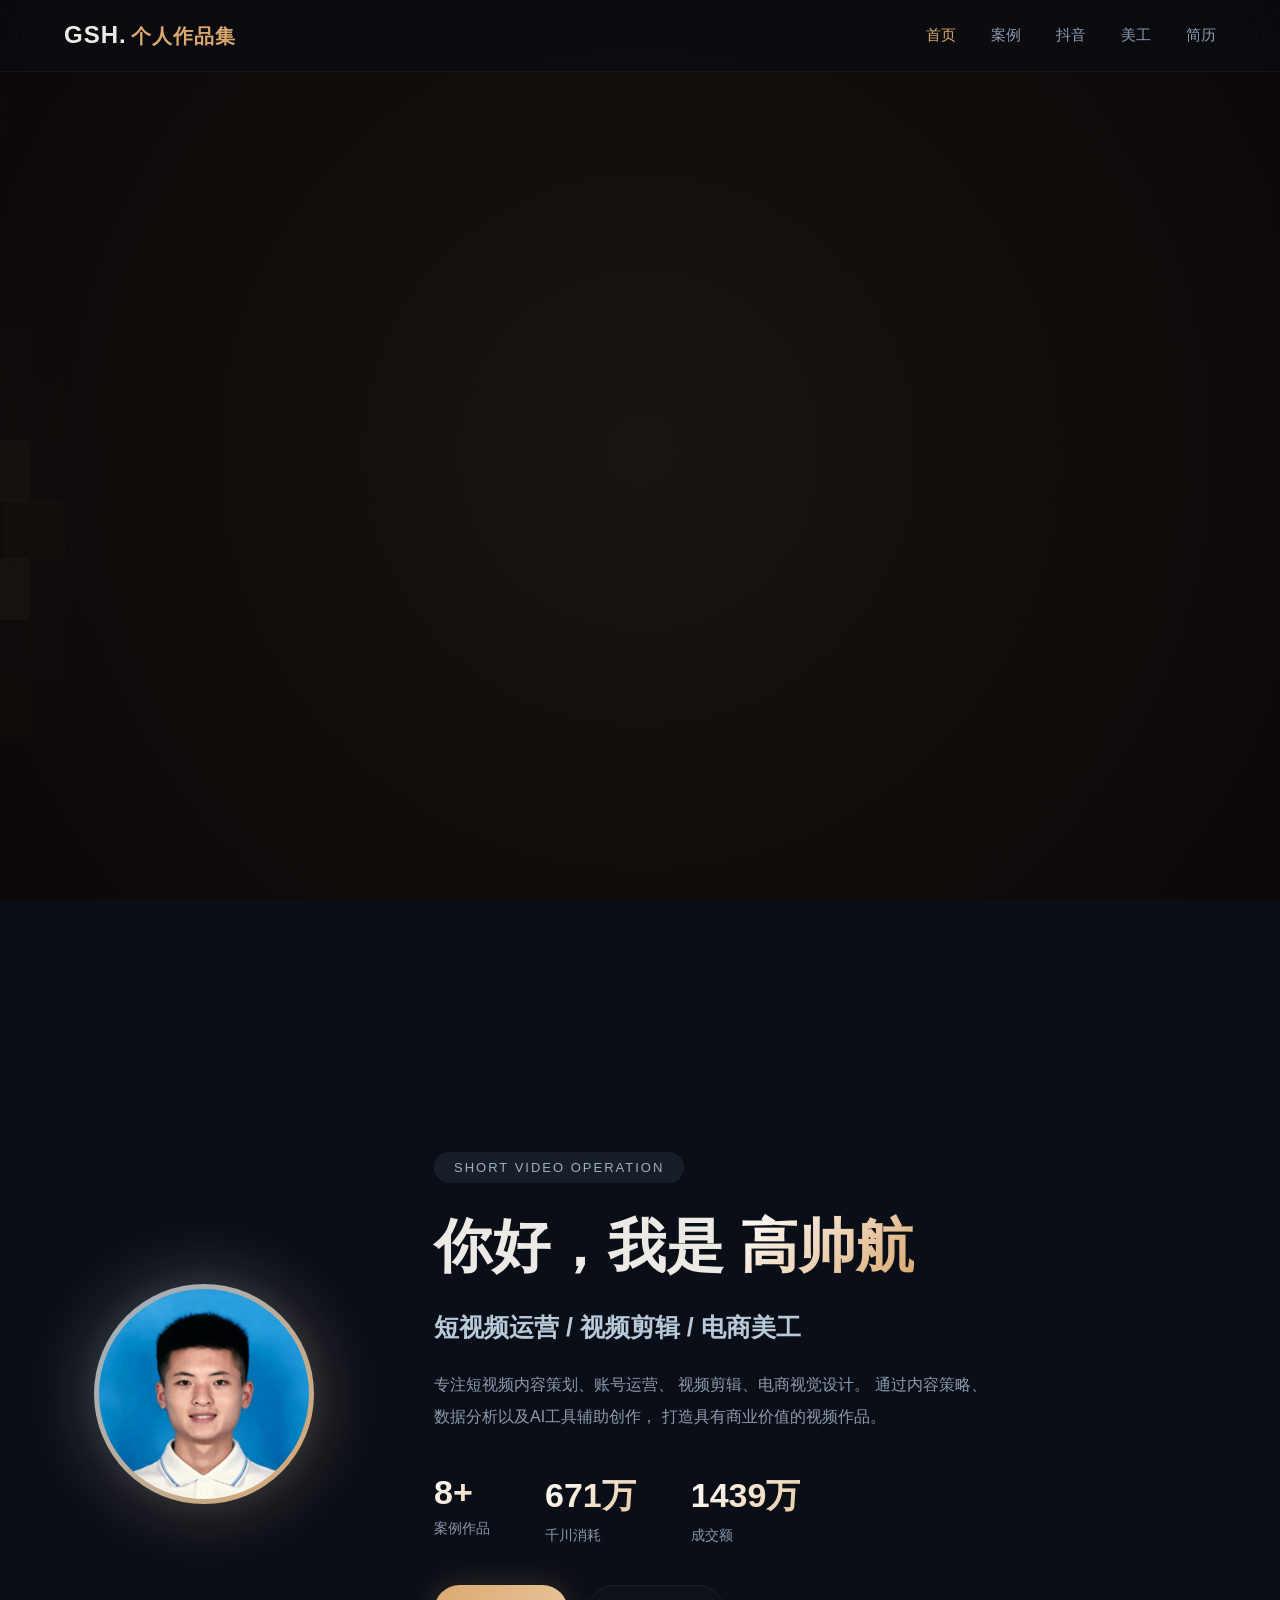
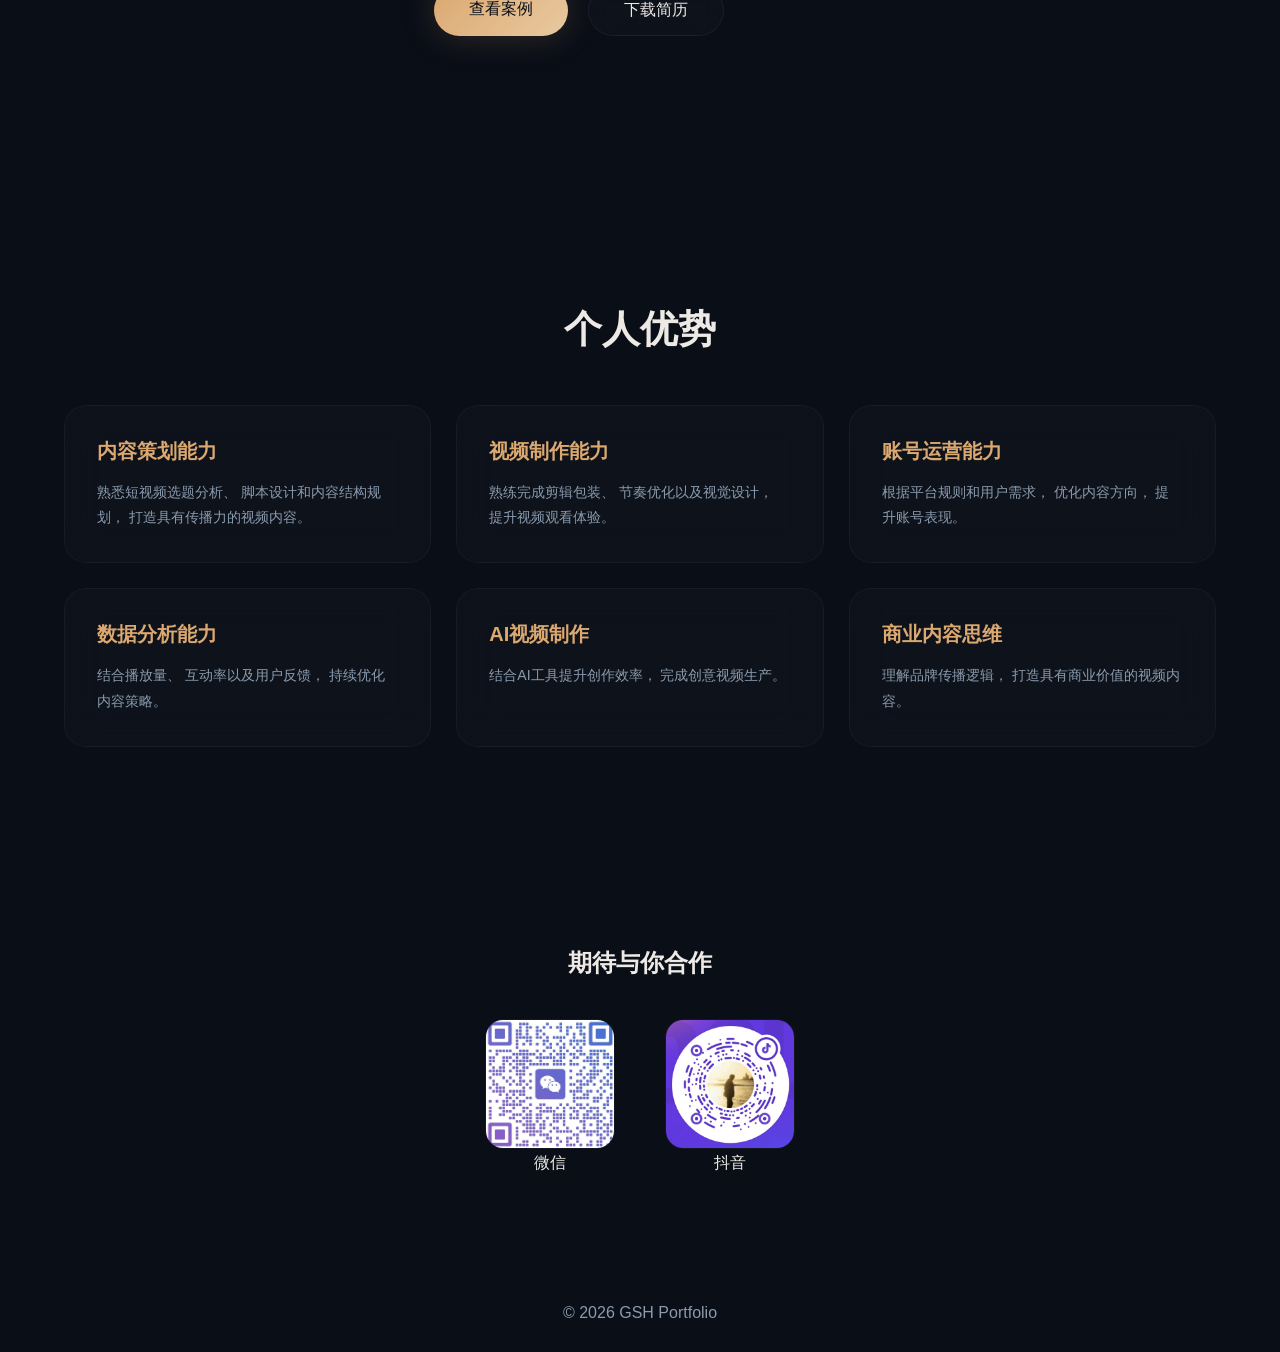
==== index.html @ cebfaa0a "Update index.html" ====
<!DOCTYPE html>
<html lang="zh-CN">

<head>

<meta charset="UTF-8">

<meta name="viewport" content="width=device-width, initial-scale=1.0">

<title>
高帅航 | 短视频运营作品集
</title>

<link rel="stylesheet" href="css/style.css">

<link rel="icon" href="assets/icons/favicon.ico">

</head>

<body>

<!-- 流光背景画布 -->
<canvas id="particleCanvas"></canvas>

<!-- 导航 -->
<nav class="navbar">

<div class="container nav-container">

<a href="index.html" class="logo">
GSH.<span>个人作品集</span>
</a>

<ul class="nav-links">

<li>
<a href="index.html" class="active">首页</a>
</li>

<li>
<a href="collection.html">案例</a>
</li>

<li>
<a href="personal-video.html">抖音</a>
</li>

<li>
<a href="design-works.html">美工</a>
</li>

<li>
<a href="resume/高帅航.pdf" target="_blank">简历</a>
</li>

</ul>

<button class="menu-toggle">

<span></span>
<span></span>
<span></span>

</button>

</div>

</nav>

<!-- 首页主体 -->
<section class="hero">

<div class="container hero-grid">

<!-- 头像 -->
<div class="avatar-box">

<div class="avatar-ring">

<img

src="assets/avatar/avatar.jpg"

class="avatar"

alt="高帅航">

</div>
</div>

<!-- 内容 -->
<div class="hero-content">

<div class="tag">
SHORT VIDEO OPERATION
</div>

<h1>
你好，我是
<span>
高帅航
</span>
</h1>

<h2>
短视频运营 / 视频剪辑 / 电商美工
</h2>

<p>
专注短视频内容策划、账号运营、
视频剪辑、电商视觉设计。
通过内容策略、数据分析以及AI工具辅助创作，
打造具有商业价值的视频作品。
</p>

<!-- 数据 -->
<div class="stats">

<div>
<strong
class="counter"
data-target="30"
data-unit="+">
0
</strong>
<span>
案例作品
</span>
</div>

<div>
<strong
class="counter"
data-target="2333"
data-unit="万">
0
</strong>
<span>
千川消耗
</span>
</div>

<div>
<strong
class="counter"
data-target="5000"
data-unit="万">
0
</strong>
<span>
成交额
</span>
</div>

</div>

<div class="buttons">

<a href="collection.html"
class="btn primary">
查看案例
</a>

<a href="resume/高帅航.pdf"
class="btn"
target="_blank">
下载简历
</a>

</div>

</div>

</div>

</section>

<!-- 个人优势 -->
<section class="advantages">

<div class="container">

<h2>
个人优势
</h2>

<div class="advantage-grid">

<div class="advantage-card">
<h3>
内容策划能力
</h3>
<p>
熟悉短视频选题分析、
脚本设计和内容结构规划，
打造具有传播力的视频内容。
</p>
</div>

<div class="advantage-card">
<h3>
视频制作能力
</h3>
<p>
熟练完成剪辑包装、
节奏优化以及视觉设计，
提升视频观看体验。
</p>
</div>

<div class="advantage-card">
<h3>
账号运营能力
</h3>
<p>
根据平台规则和用户需求，
优化内容方向，
提升账号表现。
</p>
</div>

<div class="advantage-card">
<h3>
数据分析能力
</h3>
<p>
结合播放量、
互动率以及用户反馈，
持续优化内容策略。
</p>
</div>

<div class="advantage-card">
<h3>
AI视频制作
</h3>
<p>
结合AI工具提升创作效率，
完成创意视频生产。
</p>
</div>

<div class="advantage-card">
<h3>
商业内容思维
</h3>
<p>
理解品牌传播逻辑，
打造具有商业价值的视频内容。
</p>
</div>

</div>

</div>

</section>

<!-- 联系 -->
<section id="contact"
class="contact">

<div class="container">

<h2>
期待与你合作
</h2>

<div class="qr">

<div>
<img
src="assets/qr/wechat.jpg">
<p>
微信
</p>
</div>

<div>
<img
src="assets/qr/douyin.jpg">
<p>
抖音
</p>
</div>

</div>

</div>

</section>

<footer>
© 2026 GSH Portfolio
</footer>

<script src="js/main.js"></script>

</body>

</html>
---- css/style.css ----
/*
=====================================
GSH Portfolio
style.css
方案二：磨砂网格 + 流光效果
=====================================
*/

*,
*::before,
*::after {
    margin: 0;
    padding: 0;
    box-sizing: border-box;
}

:root {
    --bg: #0a0e17;
    --blue-gray: #9BB0C4;
    --orange: #DBA870;
    --orange-light: #E8C9A0;
    --text: #EDEAE5;
    --text-secondary: #B8C9D9;
    --text-muted: #8A9BAE;
    --card-bg: rgba(255, 255, 255, 0.04);
    --border-subtle: rgba(155, 176, 196, 0.10);
}

/* =====================
磨砂网格 + 流光背景
===================== */

html {
    scroll-behavior: smooth;
}

body {
    font-family: "Inter", "Microsoft YaHei", sans-serif;
    background: #0a0e17;
    color: var(--text);
    min-height: 100vh;
    overflow-x: hidden;
}

/* 网格背景 */
body::before {
    content: "";
    position: fixed;
    inset: 0;
    z-index: -1;
    background-color: #0a0e17;
    background-image:
        linear-gradient(rgba(219, 168, 112, 0.035) 1px, transparent 1px),
        linear-gradient(90deg, rgba(219, 168, 112, 0.035) 1px, transparent 1px);
    background-size: 50px 50px;
    background-position: center center;
    pointer-events: none;
}

/* 网格光晕（时隐时现） */
body::after {
    content: "";
    position: fixed;
    inset: 0;
    z-index: -1;
    pointer-events: none;
    background-image:
        radial-gradient(circle at 15% 25%, rgba(219, 168, 112, 0.04) 0%, transparent 45%),
        radial-gradient(circle at 75% 55%, rgba(219, 168, 112, 0.035) 0%, transparent 40%),
        radial-gradient(circle at 45% 85%, rgba(155, 176, 196, 0.025) 0%, transparent 35%);
    animation: glowPulse 8s ease-in-out infinite alternate;
}

@keyframes glowPulse {
    0% { opacity: 0.5; }
    50% { opacity: 1; }
    100% { opacity: 0.6; }
}

/* 流光元素 */
.flow-light {
    position: fixed;
    inset: 0;
    z-index: -1;
    pointer-events: none;
    overflow: hidden;
}

.flow-light::before {
    content: "";
    position: absolute;
    top: -30%;
    left: -20%;
    width: 70%;
    height: 160%;
    background: radial-gradient(ellipse at center, rgba(219, 168, 112, 0.05) 0%, rgba(219, 168, 112, 0.015) 35%, transparent 60%);
    filter: blur(60px);
    animation: flowLightMove 14s ease-in-out infinite alternate;
}

.flow-light::after {
    content: "";
    position: absolute;
    bottom: -30%;
    right: -20%;
    width: 60%;
    height: 160%;
    background: radial-gradient(ellipse at center, rgba(155, 176, 196, 0.035) 0%, rgba(219, 168, 112, 0.01) 35%, transparent 60%);
    filter: blur(70px);
    animation: flowLightMove 18s ease-in-out infinite alternate-reverse;
}

@keyframes flowLightMove {
    0% { transform: translateX(-10%) translateY(-8%) scale(1); opacity: 0.3; }
    40% { transform: translateX(25%) translateY(12%) scale(1.15); opacity: 0.8; }
    70% { transform: translateX(50%) translateY(-5%) scale(1.05); opacity: 0.5; }
    100% { transform: translateX(70%) translateY(10%) scale(1.2); opacity: 0.4; }
}

.container {
    width: min(1200px, 90%);
    margin: auto;
}

/* =====================
导航
===================== */

.navbar {
    position: fixed;
    top: 0;
    left: 0;
    width: 100%;
    height: 72px;
    z-index: 999;
    background: rgba(10, 14, 23, 0.55);
    backdrop-filter: blur(25px);
    -webkit-backdrop-filter: blur(25px);
    border-bottom: 1px solid rgba(155, 176, 196, 0.06);
}

.nav-container {
    height: 100%;
    display: flex;
    align-items: center;
    justify-content: space-between;
}

.logo {
    font-size: 24px;
    font-weight: 900;
    letter-spacing: 1px;
    text-decoration: none;
    color: var(--text);
}

.logo span {
    color: var(--orange);
    font-size: 20px;
    margin-left: 4px;
}

.nav-links {
    display: flex;
    gap: 35px;
    list-style: none;
}

.nav-links a {
    text-decoration: none;
    color: var(--text-muted);
    font-size: 15px;
    transition: .3s;
}

.nav-links a:hover {
    color: var(--text);
}

.nav-links .active {
    color: var(--orange);
}

.menu-toggle {
    display: none;
    flex-direction: column;
    gap: 5px;
    background: none;
    border: none;
    cursor: pointer;
    padding: 6px 4px;
}

.menu-toggle span {
    display: block;
    width: 26px;
    height: 2px;
    background: var(--text);
    border-radius: 2px;
    transition: .3s;
}

/* =====================
首页 HERO
===================== */

.hero {
    min-height: 100vh;
    display: flex;
    align-items: center;
    padding-top: 80px;
}

.hero-grid {
    display: grid;
    grid-template-columns: 280px 1fr;
    gap: 90px;
    align-items: center;
}

/* =====================
头像（蓝橙渐变）
===================== */

.avatar-box {
    display: flex;
    justify-content: center;
}

.avatar-ring {
    width: 220px;
    height: 220px;
    padding: 5px;
    border-radius: 50%;
    background: linear-gradient(135deg, var(--blue-gray), var(--orange));
    position: relative;
    transition: .5s;
    box-shadow: 0 0 30px rgba(155, 176, 196, 0.12);
}

.avatar-ring::before {
    content: "";
    position: absolute;
    inset: -18px;
    border-radius: 50%;
    background: linear-gradient(135deg, var(--blue-gray), var(--orange));
    filter: blur(30px);
    opacity: .20;
    z-index: -1;
    transition: .5s;
}

.avatar-ring:hover {
    transform: scale(1.06) rotateY(8deg);
}

.avatar-ring:hover::before {
    opacity: .6;
    filter: blur(45px);
}

.avatar {
    width: 100%;
    height: 100%;
    object-fit: cover;
    border-radius: 50%;
    display: block;
}

/* =====================
文字
===================== */

.tag {
    display: inline-block;
    padding: 8px 20px;
    border-radius: 30px;
    background: rgba(155, 176, 196, 0.10);
    color: var(--blue-gray);
    font-size: 13px;
    letter-spacing: 2px;
}

.hero-content h1 {
    font-size: 58px;
    margin: 25px 0;
    font-weight: 900;
}

.hero-content h1 span {
    background: linear-gradient(135deg, #fff, var(--orange));
    -webkit-background-clip: text;
    color: transparent;
}

.hero-content h2 {
    font-size: 25px;
    margin-bottom: 25px;
    color: var(--text-secondary);
}

.hero-content p {
    max-width: 560px;
    color: var(--text-muted);
    line-height: 2;
    font-size: 16px;
}

/* =====================
数据
===================== */

.stats {
    display: flex;
    gap: 55px;
    margin: 40px 0;
}

.stats strong {
    display: block;
    font-size: 34px;
    font-weight: 900;
    background: linear-gradient(135deg, #fff, var(--orange-light));
    -webkit-background-clip: text;
    color: transparent;
}

.stats span {
    display: block;
    margin-top: 8px;
    font-size: 14px;
    color: var(--text-muted);
}

/* =====================
按钮
===================== */

.buttons {
    display: flex;
    gap: 20px;
}

.btn {
    padding: 14px 35px;
    border-radius: 50px;
    border: 1px solid rgba(255, 255, 255, 0.06);
    text-decoration: none;
    color: var(--text);
    transition: .3s;
    background: rgba(255, 255, 255, 0.02);
    backdrop-filter: blur(10px);
    -webkit-backdrop-filter: blur(10px);
}

.btn:hover {
    transform: translateY(-5px);
    border-color: var(--orange);
}

.btn.primary {
    background: linear-gradient(135deg, var(--orange), var(--orange-light));
    border: none;
    color: #0a0e17;
    box-shadow: 0 0 35px rgba(219, 168, 112, 0.20);
}

.btn.primary:hover {
    box-shadow: 0 0 50px rgba(219, 168, 112, 0.30);
}

/* =====================
个人优势
===================== */

.advantages {
    padding: 100px 0;
}

.advantages h2 {
    text-align: center;
    font-size: 38px;
    margin-bottom: 50px;
    color: var(--text);
}

.advantage-grid {
    display: grid;
    grid-template-columns: repeat(3, 1fr);
    gap: 25px;
}

.advantage-card {
    padding: 32px;
    border-radius: 22px;
    background: rgba(255, 255, 255, 0.02);
    border: 1px solid rgba(255, 255, 255, 0.04);
    backdrop-filter: blur(20px);
    -webkit-backdrop-filter: blur(20px);
    transition: .35s;
}

.advantage-card:hover {
    transform: translateY(-10px);
    border-color: rgba(219, 168, 112, 0.20);
    box-shadow: 0 20px 60px rgba(155, 176, 196, 0.04);
}

.advantage-card h3 {
    color: var(--orange);
    margin-bottom: 15px;
    font-size: 20px;
}

.advantage-card p {
    color: var(--text-muted);
    line-height: 1.8;
    font-size: 14px;
}

/* =====================
联系
===================== */

.contact {
    padding: 100px 0;
    text-align: center;
}

.contact h2 {
    color: var(--text);
}

.qr {
    display: flex;
    justify-content: center;
    gap: 50px;
    margin-top: 40px;
}

.qr img {
    width: 130px;
    border-radius: 18px;
    border: 1px solid rgba(255, 255, 255, 0.04);
}

footer {
    padding: 30px;
    text-align: center;
    color: var(--text-muted);
}

/* =====================
手机
===================== */

@media(max-width:768px) {

    .nav-links {
        display: none;
        position: absolute;
        top: 72px;
        left: 0;
        width: 100%;
        background: rgba(10, 14, 23, 0.96);
        backdrop-filter: blur(25px);
        flex-direction: column;
        padding: 20px 28px;
        gap: 16px;
        border-bottom: 1px solid rgba(255, 255, 255, 0.04);
    }

    .nav-links.open {
        display: flex;
    }

    .menu-toggle {
        display: flex;
    }

    .logo {
        font-size: 18px;
    }

    .logo span {
        font-size: 14px;
    }

    .nav-links a {
        font-size: 14px;
    }

    .hero {
        padding-top: 110px;
    }

    .hero-grid {
        grid-template-columns: 1fr;
        text-align: center;
        gap: 30px;
    }

    .avatar-ring {
        width: 150px;
        height: 150px;
    }

    .hero-content h1 {
        font-size: 28px;
        margin: 15px 0;
    }

    .hero-content h2 {
        font-size: 17px;
        margin-bottom: 15px;
    }

    .hero-content p {
        font-size: 14px;
        max-width: 100%;
    }

    .tag {
        font-size: 11px;
        padding: 6px 16px;
    }

    .stats {
        justify-content: center;
        gap: 20px;
        margin: 25px 0;
    }

    .stats strong {
        font-size: 20px;
    }

    .stats span {
        font-size: 12px;
    }

    .buttons {
        justify-content: center;
        flex-wrap: wrap;
        gap: 12px;
    }

    .btn {
        padding: 10px 24px;
        font-size: 13px;
    }

    .advantages {
        padding: 60px 0;
    }

    .advantages h2 {
        font-size: 28px;
        margin-bottom: 30px;
    }

    .advantage-grid {
        grid-template-columns: 1fr;
        gap: 16px;
    }

    .advantage-card {
        padding: 22px;
    }

    .advantage-card h3 {
        font-size: 17px;
    }

    .advantage-card p {
        font-size: 13px;
    }

    .contact {
        padding: 60px 0;
    }

    .contact h2 {
        font-size: 24px;
    }

    .qr {
        gap: 30px;
    }

    .qr img {
        width: 100px;
    }
}
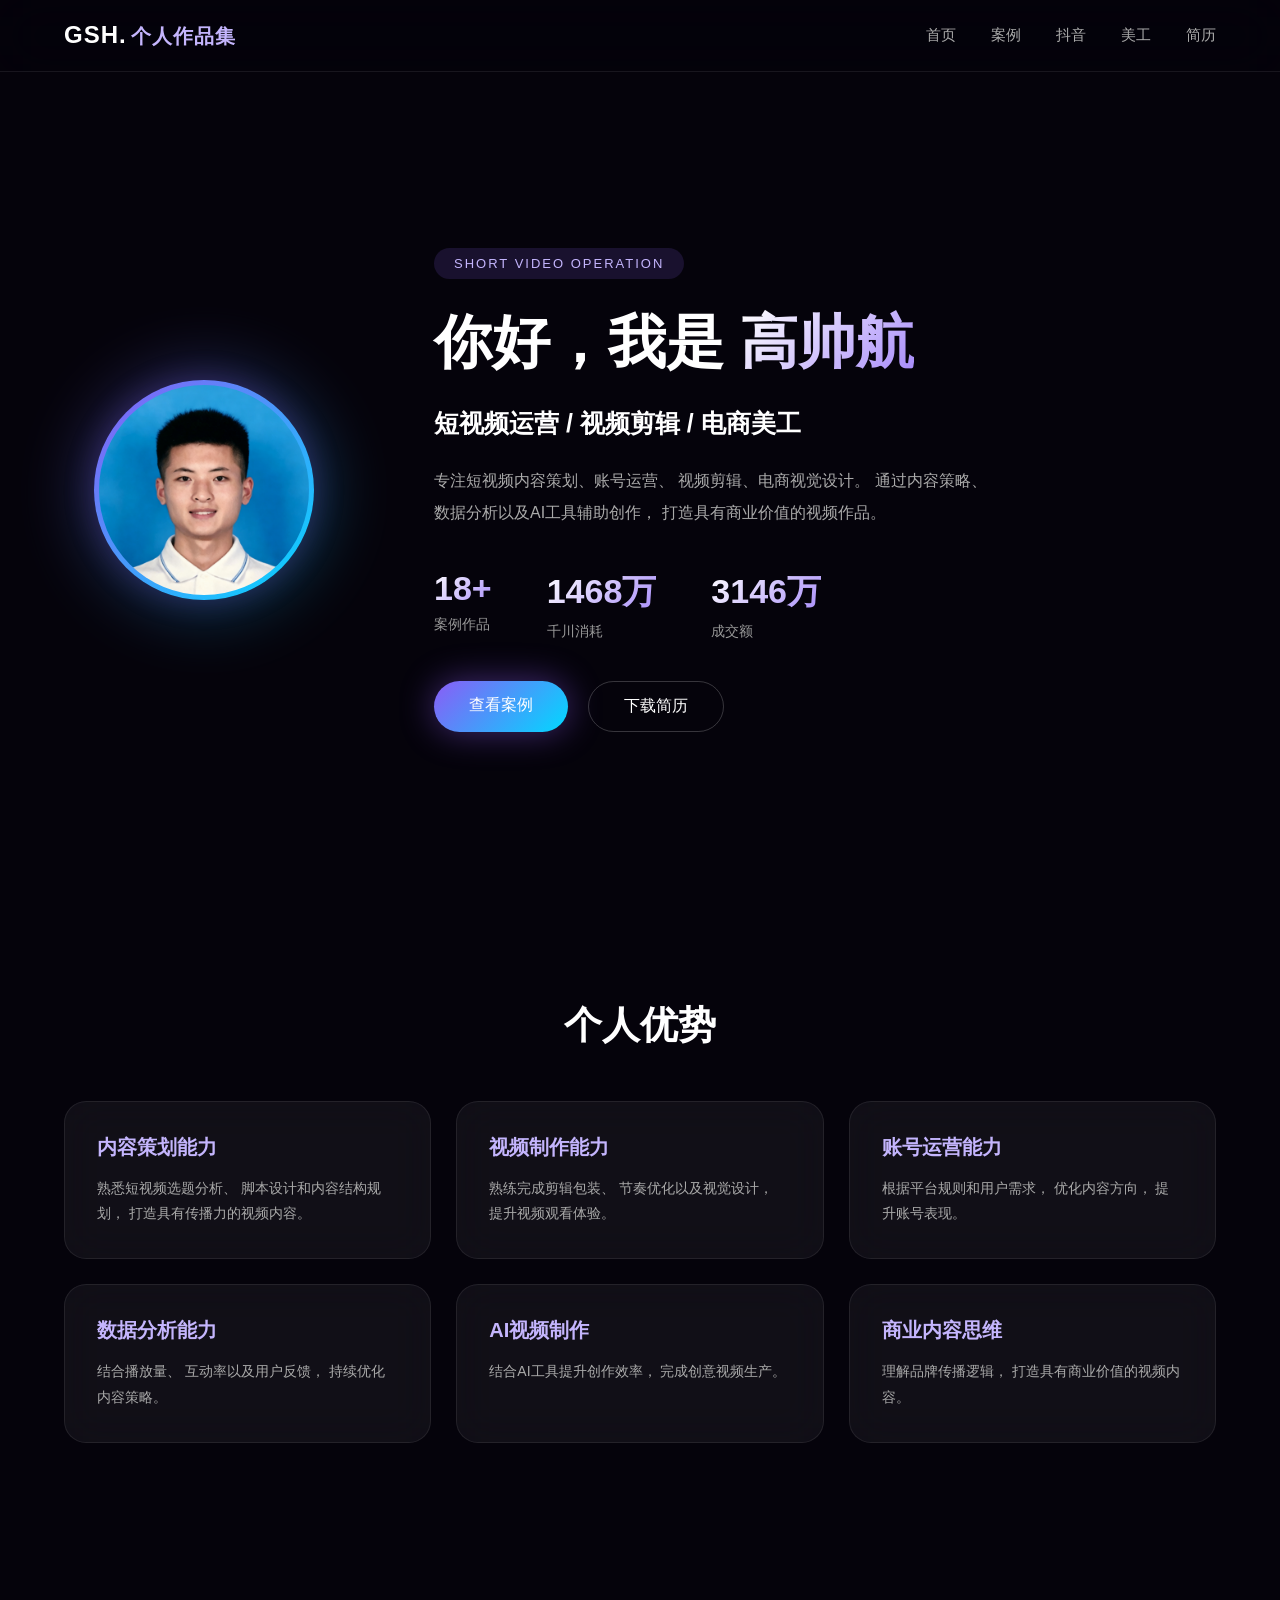
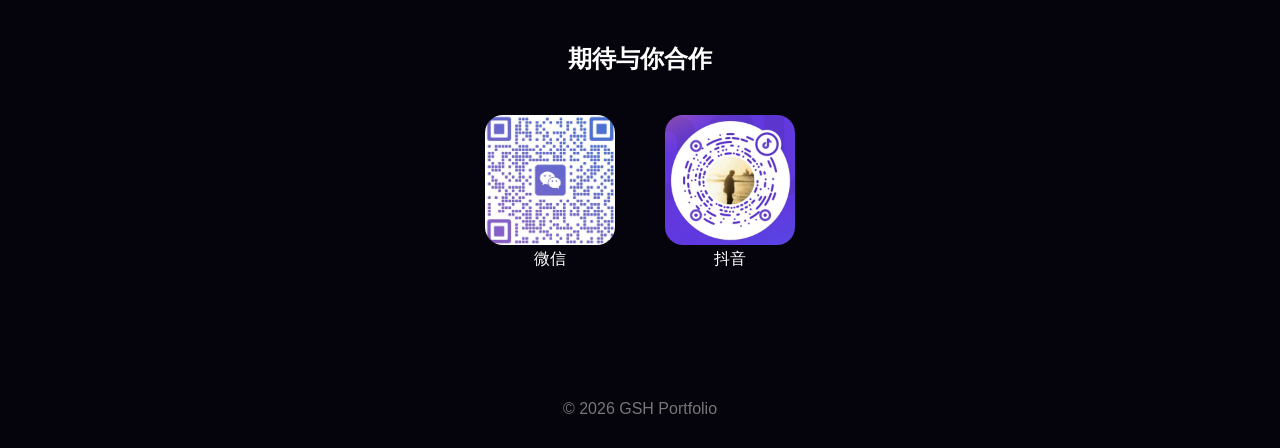
==== commit b2b8bbc5: "Update index.html" ====
--- a/index.html
+++ b/index.html
@@ -19,8 +19,7 @@
 
 <body>
 
-<!-- 流光背景画布 -->
-<canvas id="particleCanvas"></canvas>
+<!-- 已删除 canvas 粒子背景 -->
 
 <!-- 导航 -->
 <nav class="navbar">
--- a/css/style.css
+++ b/css/style.css
@@ -1,594 +1,701 @@
 /*
 =====================================
 GSH Portfolio
-style.css
-方案二：磨砂网格 + 流光效果
+index style.css
+Final Version（纯深色 + 网格，无叠加）
 =====================================
 */
 
 *,
 *::before,
-*::after {
-    margin: 0;
-    padding: 0;
-    box-sizing: border-box;
-}
-
-:root {
-    --bg: #0a0e17;
-    --blue-gray: #9BB0C4;
-    --orange: #DBA870;
-    --orange-light: #E8C9A0;
-    --text: #EDEAE5;
-    --text-secondary: #B8C9D9;
-    --text-muted: #8A9BAE;
-    --card-bg: rgba(255, 255, 255, 0.04);
-    --border-subtle: rgba(155, 176, 196, 0.10);
-}
-
-/* =====================
-磨砂网格 + 流光背景
-===================== */
-
-html {
-    scroll-behavior: smooth;
-}
-
-body {
-    font-family: "Inter", "Microsoft YaHei", sans-serif;
-    background: #0a0e17;
-    color: var(--text);
-    min-height: 100vh;
-    overflow-x: hidden;
-}
-
-/* 网格背景 */
-body::before {
-    content: "";
-    position: fixed;
-    inset: 0;
-    z-index: -1;
-    background-color: #0a0e17;
-    background-image:
-        linear-gradient(rgba(219, 168, 112, 0.035) 1px, transparent 1px),
-        linear-gradient(90deg, rgba(219, 168, 112, 0.035) 1px, transparent 1px);
-    background-size: 50px 50px;
-    background-position: center center;
-    pointer-events: none;
-}
-
-/* 网格光晕（时隐时现） */
-body::after {
-    content: "";
-    position: fixed;
-    inset: 0;
-    z-index: -1;
-    pointer-events: none;
-    background-image:
-        radial-gradient(circle at 15% 25%, rgba(219, 168, 112, 0.04) 0%, transparent 45%),
-        radial-gradient(circle at 75% 55%, rgba(219, 168, 112, 0.035) 0%, transparent 40%),
-        radial-gradient(circle at 45% 85%, rgba(155, 176, 196, 0.025) 0%, transparent 35%);
-    animation: glowPulse 8s ease-in-out infinite alternate;
-}
-
-@keyframes glowPulse {
-    0% { opacity: 0.5; }
-    50% { opacity: 1; }
-    100% { opacity: 0.6; }
-}
-
-/* 流光元素 */
-.flow-light {
-    position: fixed;
-    inset: 0;
-    z-index: -1;
-    pointer-events: none;
-    overflow: hidden;
-}
-
-.flow-light::before {
-    content: "";
-    position: absolute;
-    top: -30%;
-    left: -20%;
-    width: 70%;
-    height: 160%;
-    background: radial-gradient(ellipse at center, rgba(219, 168, 112, 0.05) 0%, rgba(219, 168, 112, 0.015) 35%, transparent 60%);
-    filter: blur(60px);
-    animation: flowLightMove 14s ease-in-out infinite alternate;
-}
-
-.flow-light::after {
-    content: "";
-    position: absolute;
-    bottom: -30%;
-    right: -20%;
-    width: 60%;
-    height: 160%;
-    background: radial-gradient(ellipse at center, rgba(155, 176, 196, 0.035) 0%, rgba(219, 168, 112, 0.01) 35%, transparent 60%);
-    filter: blur(70px);
-    animation: flowLightMove 18s ease-in-out infinite alternate-reverse;
-}
-
-@keyframes flowLightMove {
-    0% { transform: translateX(-10%) translateY(-8%) scale(1); opacity: 0.3; }
-    40% { transform: translateX(25%) translateY(12%) scale(1.15); opacity: 0.8; }
-    70% { transform: translateX(50%) translateY(-5%) scale(1.05); opacity: 0.5; }
-    100% { transform: translateX(70%) translateY(10%) scale(1.2); opacity: 0.4; }
-}
-
-.container {
-    width: min(1200px, 90%);
-    margin: auto;
+*::after{
+
+margin:0;
+padding:0;
+box-sizing:border-box;
+
+}
+
+:root{
+
+--bg:#05030b;
+
+--purple:#8b5cf6;
+
+--blue:#00d9ff;
+
+--text:#f5f3ff;
+
+--gray:#aaa;
+
+}
+
+html{
+
+scroll-behavior:smooth;
+
+}
+
+body{
+
+font-family:
+
+"Inter",
+"Microsoft YaHei",
+sans-serif;
+
+background:
+#05030b;
+
+color:white;
+
+min-height:100vh;
+
+overflow-x:hidden;
+
+}
+
+/* ===== 删除 body::before，让 canvas 作为唯一背景 ===== */
+
+.container{
+
+width:min(1200px,90%);
+
+margin:auto;
+
 }
 
 /* =====================
 导航
 ===================== */
 
-.navbar {
-    position: fixed;
-    top: 0;
-    left: 0;
-    width: 100%;
-    height: 72px;
-    z-index: 999;
-    background: rgba(10, 14, 23, 0.55);
-    backdrop-filter: blur(25px);
-    -webkit-backdrop-filter: blur(25px);
-    border-bottom: 1px solid rgba(155, 176, 196, 0.06);
-}
-
-.nav-container {
-    height: 100%;
-    display: flex;
-    align-items: center;
-    justify-content: space-between;
-}
-
-.logo {
-    font-size: 24px;
-    font-weight: 900;
-    letter-spacing: 1px;
-    text-decoration: none;
-    color: var(--text);
-}
-
-.logo span {
-    color: var(--orange);
-    font-size: 20px;
-    margin-left: 4px;
-}
-
-.nav-links {
-    display: flex;
-    gap: 35px;
-    list-style: none;
-}
-
-.nav-links a {
-    text-decoration: none;
-    color: var(--text-muted);
-    font-size: 15px;
-    transition: .3s;
-}
-
-.nav-links a:hover {
-    color: var(--text);
-}
-
-.nav-links .active {
-    color: var(--orange);
-}
-
-.menu-toggle {
-    display: none;
-    flex-direction: column;
-    gap: 5px;
-    background: none;
-    border: none;
-    cursor: pointer;
-    padding: 6px 4px;
-}
-
-.menu-toggle span {
-    display: block;
-    width: 26px;
-    height: 2px;
-    background: var(--text);
-    border-radius: 2px;
-    transition: .3s;
+.navbar{
+
+position:fixed;
+
+top:0;
+
+left:0;
+
+width:100%;
+
+height:72px;
+
+z-index:999;
+
+background:
+
+rgba(5,3,11,.55);
+
+backdrop-filter:
+
+blur(25px);
+
+border-bottom:
+
+1px solid rgba(255,255,255,.08);
+
+}
+
+.nav-container{
+
+height:100%;
+
+display:flex;
+
+align-items:center;
+
+justify-content:space-between;
+
+}
+
+.logo{
+
+font-size:24px;
+
+font-weight:900;
+
+letter-spacing:1px;
+
+text-decoration:none;
+
+color:white;
+
+}
+
+.logo span{
+
+color:#c4b5fd;
+
+font-size:20px;
+
+margin-left:4px;
+
+}
+
+.nav-links{
+
+display:flex;
+
+gap:35px;
+
+list-style:none;
+
+}
+
+.nav-links a{
+
+text-decoration:none;
+
+color:#aaa;
+
+font-size:15px;
+
+transition:.3s;
+
+}
+
+.nav-links a:hover{
+
+color:white;
+
+}
+
+.menu-toggle{
+
+display:none;
+
+background:none;
+
+border:none;
+
 }
 
 /* =====================
 首页 HERO
 ===================== */
 
-.hero {
-    min-height: 100vh;
-    display: flex;
-    align-items: center;
-    padding-top: 80px;
-}
-
-.hero-grid {
-    display: grid;
-    grid-template-columns: 280px 1fr;
-    gap: 90px;
-    align-items: center;
-}
-
-/* =====================
-头像（蓝橙渐变）
-===================== */
-
-.avatar-box {
-    display: flex;
-    justify-content: center;
-}
-
-.avatar-ring {
-    width: 220px;
-    height: 220px;
-    padding: 5px;
-    border-radius: 50%;
-    background: linear-gradient(135deg, var(--blue-gray), var(--orange));
-    position: relative;
-    transition: .5s;
-    box-shadow: 0 0 30px rgba(155, 176, 196, 0.12);
-}
-
-.avatar-ring::before {
-    content: "";
-    position: absolute;
-    inset: -18px;
-    border-radius: 50%;
-    background: linear-gradient(135deg, var(--blue-gray), var(--orange));
-    filter: blur(30px);
-    opacity: .20;
-    z-index: -1;
-    transition: .5s;
-}
-
-.avatar-ring:hover {
-    transform: scale(1.06) rotateY(8deg);
-}
-
-.avatar-ring:hover::before {
-    opacity: .6;
-    filter: blur(45px);
-}
-
-.avatar {
-    width: 100%;
-    height: 100%;
-    object-fit: cover;
-    border-radius: 50%;
-    display: block;
+.hero{
+
+min-height:100vh;
+
+display:flex;
+
+align-items:center;
+
+padding-top:80px;
+
+}
+
+.hero-grid{
+
+display:grid;
+
+grid-template-columns:
+
+280px 1fr;
+
+gap:90px;
+
+align-items:center;
+
+}
+
+/* =====================
+头像
+===================== */
+
+.avatar-box{
+
+display:flex;
+
+justify-content:center;
+
+}
+
+.avatar-ring{
+
+width:220px;
+
+height:220px;
+
+padding:5px;
+
+border-radius:50%;
+
+background:
+
+linear-gradient(
+135deg,
+#8b5cf6,
+#00d9ff
+);
+
+position:relative;
+
+transition:.5s;
+
+box-shadow:
+
+0 0 30px rgba(139,92,246,.25);
+
+}
+
+.avatar-ring::before{
+
+content:"";
+
+position:absolute;
+
+inset:-18px;
+
+border-radius:50%;
+
+background:
+
+linear-gradient(
+135deg,
+#8b5cf6,
+#00d9ff
+);
+
+filter:blur(30px);
+
+opacity:.25;
+
+z-index:-1;
+
+transition:.5s;
+
+}
+
+.avatar-ring:hover{
+
+transform:
+
+scale(1.06)
+rotateY(8deg);
+
+}
+
+.avatar-ring:hover::before{
+
+opacity:.8;
+
+filter:
+
+blur(45px);
+
+}
+
+.avatar{
+
+width:100%;
+
+height:100%;
+
+object-fit:cover;
+
+border-radius:50%;
+
+display:block;
+
 }
 
 /* =====================
 文字
 ===================== */
 
-.tag {
-    display: inline-block;
-    padding: 8px 20px;
-    border-radius: 30px;
-    background: rgba(155, 176, 196, 0.10);
-    color: var(--blue-gray);
-    font-size: 13px;
-    letter-spacing: 2px;
-}
-
-.hero-content h1 {
-    font-size: 58px;
-    margin: 25px 0;
-    font-weight: 900;
-}
-
-.hero-content h1 span {
-    background: linear-gradient(135deg, #fff, var(--orange));
-    -webkit-background-clip: text;
-    color: transparent;
-}
-
-.hero-content h2 {
-    font-size: 25px;
-    margin-bottom: 25px;
-    color: var(--text-secondary);
-}
-
-.hero-content p {
-    max-width: 560px;
-    color: var(--text-muted);
-    line-height: 2;
-    font-size: 16px;
+.tag{
+
+display:inline-block;
+
+padding:
+
+8px 20px;
+
+border-radius:30px;
+
+background:
+
+rgba(139,92,246,.15);
+
+color:#c4b5fd;
+
+font-size:13px;
+
+letter-spacing:2px;
+
+}
+
+.hero-content h1{
+
+font-size:58px;
+
+margin:25px 0;
+
+font-weight:900;
+
+}
+
+.hero-content h1 span{
+
+background:
+
+linear-gradient(
+135deg,
+#fff,
+#a78bfa
+);
+
+-webkit-background-clip:text;
+
+color:transparent;
+
+}
+
+.hero-content h2{
+
+font-size:25px;
+
+margin-bottom:25px;
+
+}
+
+.hero-content p{
+
+max-width:560px;
+
+color:#aaa;
+
+line-height:2;
+
+font-size:16px;
+
 }
 
 /* =====================
 数据
 ===================== */
 
-.stats {
-    display: flex;
-    gap: 55px;
-    margin: 40px 0;
-}
-
-.stats strong {
-    display: block;
-    font-size: 34px;
-    font-weight: 900;
-    background: linear-gradient(135deg, #fff, var(--orange-light));
-    -webkit-background-clip: text;
-    color: transparent;
-}
-
-.stats span {
-    display: block;
-    margin-top: 8px;
-    font-size: 14px;
-    color: var(--text-muted);
+.stats{
+
+display:flex;
+
+gap:55px;
+
+margin:
+
+40px 0;
+
+}
+
+.stats strong{
+
+display:block;
+
+font-size:34px;
+
+font-weight:900;
+
+background:
+
+linear-gradient(
+135deg,
+#fff,
+#a78bfa
+);
+
+-webkit-background-clip:text;
+
+color:transparent;
+
+}
+
+.stats span{
+
+display:block;
+
+margin-top:8px;
+
+font-size:14px;
+
+color:#999;
+
 }
 
 /* =====================
 按钮
 ===================== */
 
-.buttons {
-    display: flex;
-    gap: 20px;
-}
-
-.btn {
-    padding: 14px 35px;
-    border-radius: 50px;
-    border: 1px solid rgba(255, 255, 255, 0.06);
-    text-decoration: none;
-    color: var(--text);
-    transition: .3s;
-    background: rgba(255, 255, 255, 0.02);
-    backdrop-filter: blur(10px);
-    -webkit-backdrop-filter: blur(10px);
-}
-
-.btn:hover {
-    transform: translateY(-5px);
-    border-color: var(--orange);
-}
-
-.btn.primary {
-    background: linear-gradient(135deg, var(--orange), var(--orange-light));
-    border: none;
-    color: #0a0e17;
-    box-shadow: 0 0 35px rgba(219, 168, 112, 0.20);
-}
-
-.btn.primary:hover {
-    box-shadow: 0 0 50px rgba(219, 168, 112, 0.30);
+.buttons{
+
+display:flex;
+
+gap:20px;
+
+}
+
+.btn{
+
+padding:
+
+14px 35px;
+
+border-radius:50px;
+
+border:
+
+1px solid rgba(255,255,255,.2);
+
+text-decoration:none;
+
+color:white;
+
+transition:.3s;
+
+}
+
+.btn:hover{
+
+transform:
+
+translateY(-5px);
+
+}
+
+.btn.primary{
+
+background:
+
+linear-gradient(
+135deg,
+#8b5cf6,
+#00d9ff
+);
+
+border:none;
+
+box-shadow:
+
+0 0 35px rgba(139,92,246,.45);
+
 }
 
 /* =====================
 个人优势
 ===================== */
 
-.advantages {
-    padding: 100px 0;
-}
-
-.advantages h2 {
-    text-align: center;
-    font-size: 38px;
-    margin-bottom: 50px;
-    color: var(--text);
-}
-
-.advantage-grid {
-    display: grid;
-    grid-template-columns: repeat(3, 1fr);
-    gap: 25px;
-}
-
-.advantage-card {
-    padding: 32px;
-    border-radius: 22px;
-    background: rgba(255, 255, 255, 0.02);
-    border: 1px solid rgba(255, 255, 255, 0.04);
-    backdrop-filter: blur(20px);
-    -webkit-backdrop-filter: blur(20px);
-    transition: .35s;
-}
-
-.advantage-card:hover {
-    transform: translateY(-10px);
-    border-color: rgba(219, 168, 112, 0.20);
-    box-shadow: 0 20px 60px rgba(155, 176, 196, 0.04);
-}
-
-.advantage-card h3 {
-    color: var(--orange);
-    margin-bottom: 15px;
-    font-size: 20px;
-}
-
-.advantage-card p {
-    color: var(--text-muted);
-    line-height: 1.8;
-    font-size: 14px;
+.advantages{
+
+padding:
+
+100px 0;
+
+}
+
+.advantages h2{
+
+text-align:center;
+
+font-size:38px;
+
+margin-bottom:50px;
+
+}
+
+.advantage-grid{
+
+display:grid;
+
+grid-template-columns:
+
+repeat(3,1fr);
+
+gap:25px;
+
+}
+
+.advantage-card{
+
+padding:
+
+32px;
+
+border-radius:22px;
+
+background:
+
+rgba(255,255,255,.05);
+
+border:
+
+1px solid rgba(255,255,255,.08);
+
+backdrop-filter:
+
+blur(20px);
+
+transition:.35s;
+
+}
+
+.advantage-card:hover{
+
+transform:
+
+translateY(-10px);
+
+border-color:
+
+rgba(139,92,246,.8);
+
+box-shadow:
+
+0 20px 60px rgba(139,92,246,.25);
+
+}
+
+.advantage-card h3{
+
+color:#c4b5fd;
+
+margin-bottom:15px;
+
+font-size:20px;
+
+}
+
+.advantage-card p{
+
+color:#aaa;
+
+line-height:1.8;
+
+font-size:14px;
+
 }
 
 /* =====================
 联系
 ===================== */
 
-.contact {
-    padding: 100px 0;
-    text-align: center;
-}
-
-.contact h2 {
-    color: var(--text);
-}
-
-.qr {
-    display: flex;
-    justify-content: center;
-    gap: 50px;
-    margin-top: 40px;
-}
-
-.qr img {
-    width: 130px;
-    border-radius: 18px;
-    border: 1px solid rgba(255, 255, 255, 0.04);
-}
-
-footer {
-    padding: 30px;
-    text-align: center;
-    color: var(--text-muted);
+.contact{
+
+padding:
+
+100px 0;
+
+text-align:center;
+
+}
+
+.qr{
+
+display:flex;
+
+justify-content:center;
+
+gap:50px;
+
+margin-top:40px;
+
+}
+
+.qr img{
+
+width:130px;
+
+border-radius:18px;
+
+}
+
+footer{
+
+padding:30px;
+
+text-align:center;
+
+color:#777;
+
 }
 
 /* =====================
 手机
 ===================== */
 
-@media(max-width:768px) {
-
-    .nav-links {
-        display: none;
-        position: absolute;
-        top: 72px;
-        left: 0;
-        width: 100%;
-        background: rgba(10, 14, 23, 0.96);
-        backdrop-filter: blur(25px);
-        flex-direction: column;
-        padding: 20px 28px;
-        gap: 16px;
-        border-bottom: 1px solid rgba(255, 255, 255, 0.04);
-    }
-
-    .nav-links.open {
-        display: flex;
-    }
-
-    .menu-toggle {
-        display: flex;
-    }
-
-    .logo {
-        font-size: 18px;
-    }
-
-    .logo span {
-        font-size: 14px;
-    }
-
-    .nav-links a {
-        font-size: 14px;
-    }
-
-    .hero {
-        padding-top: 110px;
-    }
-
-    .hero-grid {
-        grid-template-columns: 1fr;
-        text-align: center;
-        gap: 30px;
-    }
-
-    .avatar-ring {
-        width: 150px;
-        height: 150px;
-    }
-
-    .hero-content h1 {
-        font-size: 28px;
-        margin: 15px 0;
-    }
-
-    .hero-content h2 {
-        font-size: 17px;
-        margin-bottom: 15px;
-    }
-
-    .hero-content p {
-        font-size: 14px;
-        max-width: 100%;
-    }
-
-    .tag {
-        font-size: 11px;
-        padding: 6px 16px;
-    }
-
-    .stats {
-        justify-content: center;
-        gap: 20px;
-        margin: 25px 0;
-    }
-
-    .stats strong {
-        font-size: 20px;
-    }
-
-    .stats span {
-        font-size: 12px;
-    }
-
-    .buttons {
-        justify-content: center;
-        flex-wrap: wrap;
-        gap: 12px;
-    }
-
-    .btn {
-        padding: 10px 24px;
-        font-size: 13px;
-    }
-
-    .advantages {
-        padding: 60px 0;
-    }
-
-    .advantages h2 {
-        font-size: 28px;
-        margin-bottom: 30px;
-    }
-
-    .advantage-grid {
-        grid-template-columns: 1fr;
-        gap: 16px;
-    }
-
-    .advantage-card {
-        padding: 22px;
-    }
-
-    .advantage-card h3 {
-        font-size: 17px;
-    }
-
-    .advantage-card p {
-        font-size: 13px;
-    }
-
-    .contact {
-        padding: 60px 0;
-    }
-
-    .contact h2 {
-        font-size: 24px;
-    }
-
-    .qr {
-        gap: 30px;
-    }
-
-    .qr img {
-        width: 100px;
-    }
-}
+@media(max-width:768px){
+
+.nav-links{
+
+display:none;
+
+}
+
+.hero{
+
+padding-top:120px;
+
+}
+
+.hero-grid{
+
+grid-template-columns:1fr;
+
+text-align:center;
+
+gap:40px;
+
+}
+
+.avatar-ring{
+
+width:170px;
+
+height:170px;
+
+}
+
+.hero-content h1{
+
+font-size:38px;
+
+}
+
+.hero-content h2{
+
+font-size:20px;
+
+}
+
+.stats{
+
+justify-content:center;
+
+gap:20px;
+
+}
+
+.stats strong{
+
+font-size:25px;
+
+}
+
+.buttons{
+
+justify-content:center;
+
+flex-wrap:wrap;
+
+}
+
+.advantage-grid{
+
+grid-template-columns:
+
+1fr;
+
+}
+
+}
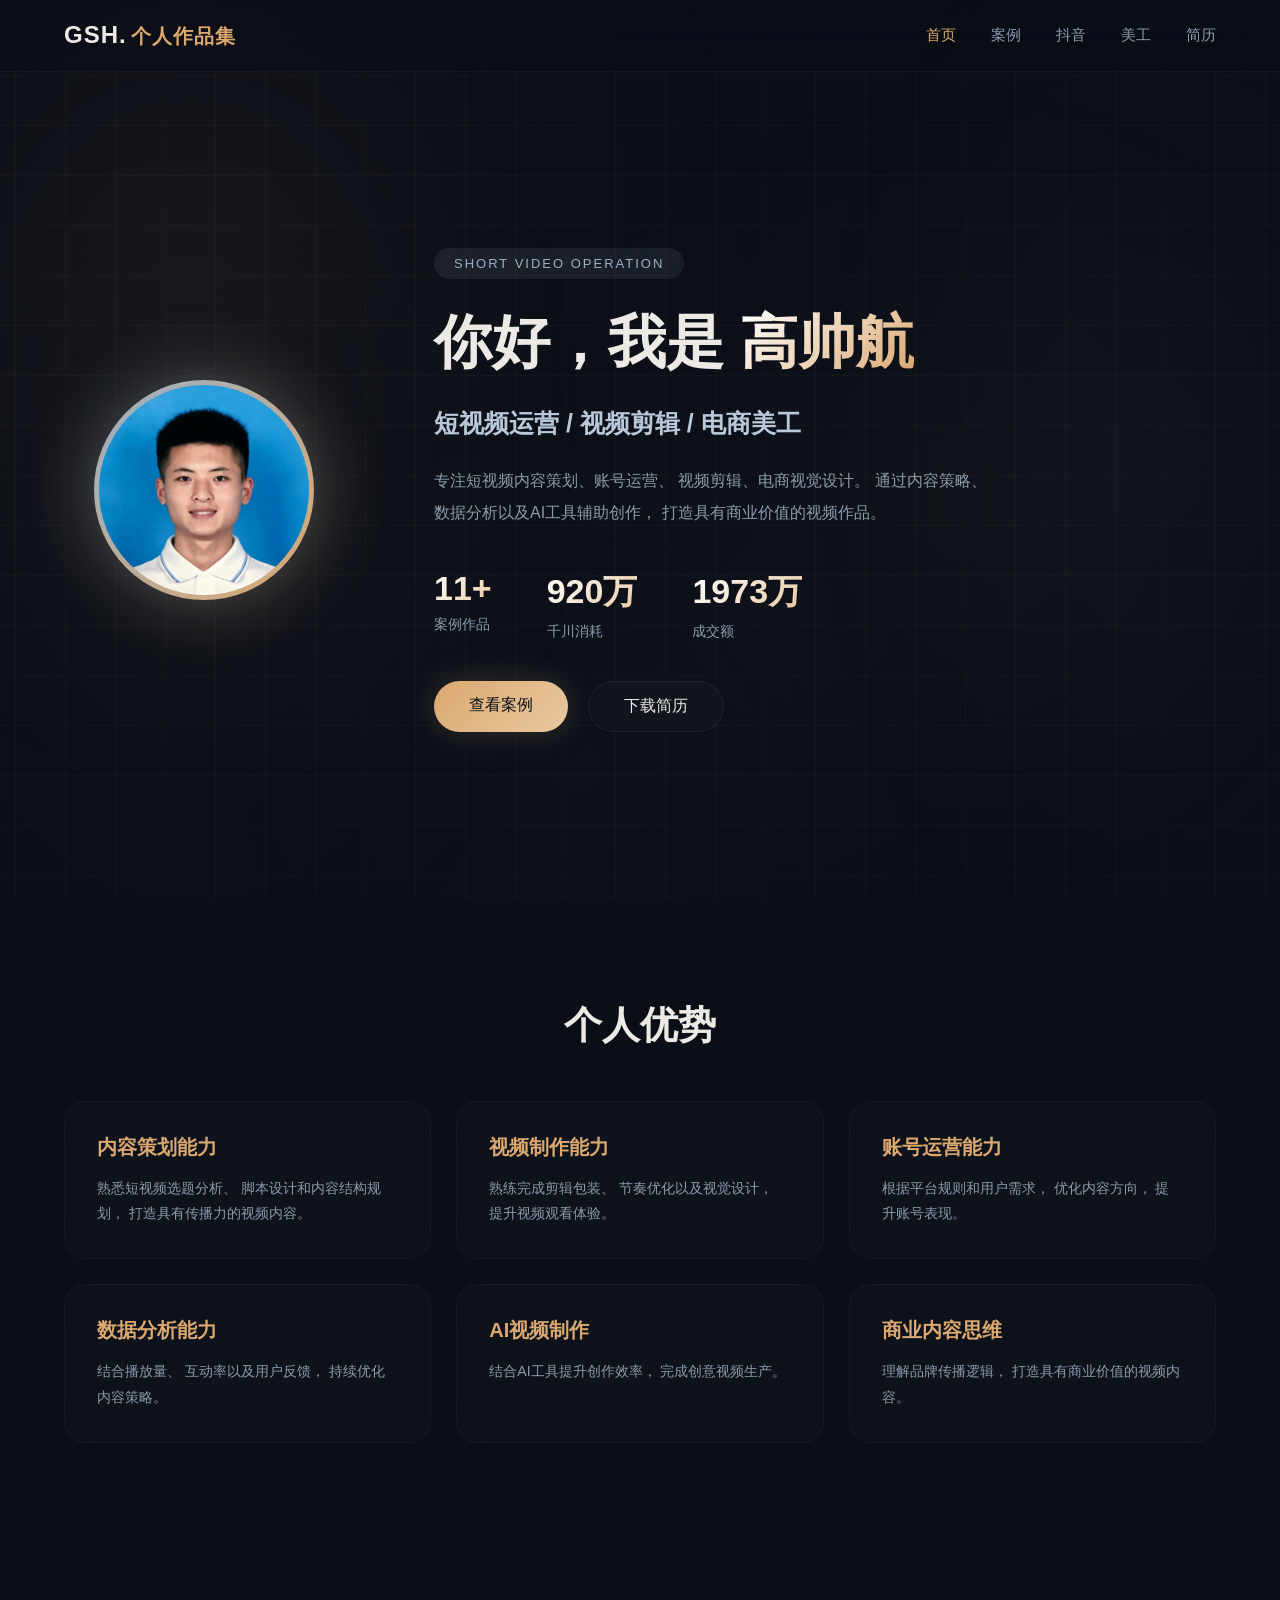
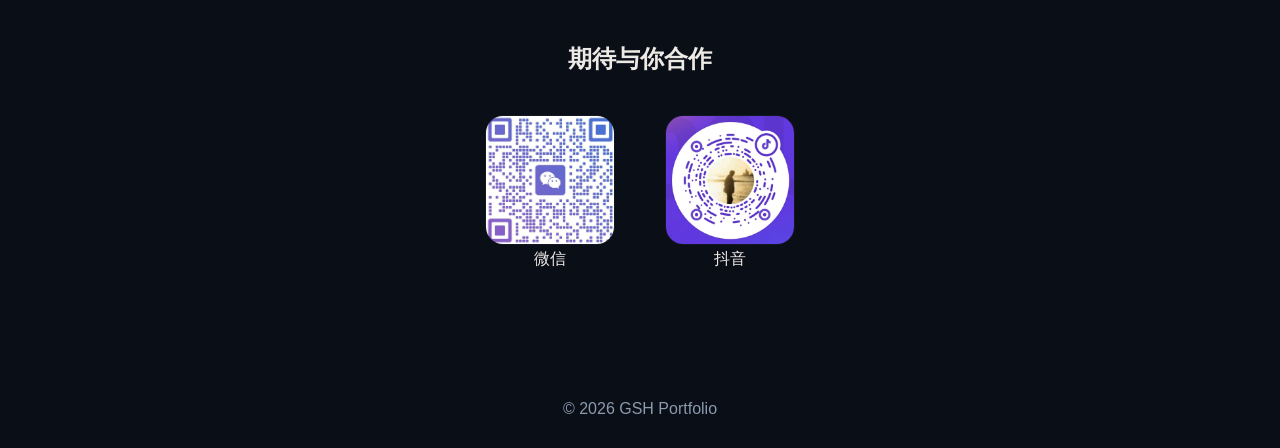
==== commit c30cf253: "Update index.html" ====
--- a/index.html
+++ b/index.html
@@ -18,8 +18,6 @@
 </head>
 
 <body>
-
-<!-- 已删除 canvas 粒子背景 -->
 
 <!-- 导航 -->
 <nav class="navbar">
@@ -293,6 +291,9 @@
 © 2026 GSH Portfolio
 </footer>
 
+<!-- ✅ 流光背景 -->
+<div class="flow-light"></div>
+
 <script src="js/main.js"></script>
 
 </body>
--- a/css/style.css
+++ b/css/style.css
@@ -1,701 +1,594 @@
 /*
 =====================================
 GSH Portfolio
-index style.css
-Final Version（纯深色 + 网格，无叠加）
+style.css
+方案二：磨砂网格 + 流光效果
 =====================================
 */
 
 *,
 *::before,
-*::after{
-
-margin:0;
-padding:0;
-box-sizing:border-box;
-
-}
-
-:root{
-
---bg:#05030b;
-
---purple:#8b5cf6;
-
---blue:#00d9ff;
-
---text:#f5f3ff;
-
---gray:#aaa;
-
-}
-
-html{
-
-scroll-behavior:smooth;
-
-}
-
-body{
-
-font-family:
-
-"Inter",
-"Microsoft YaHei",
-sans-serif;
-
-background:
-#05030b;
-
-color:white;
-
-min-height:100vh;
-
-overflow-x:hidden;
-
-}
-
-/* ===== 删除 body::before，让 canvas 作为唯一背景 ===== */
-
-.container{
-
-width:min(1200px,90%);
-
-margin:auto;
-
+*::after {
+    margin: 0;
+    padding: 0;
+    box-sizing: border-box;
+}
+
+:root {
+    --bg: #0a0e17;
+    --blue-gray: #9BB0C4;
+    --orange: #DBA870;
+    --orange-light: #E8C9A0;
+    --text: #EDEAE5;
+    --text-secondary: #B8C9D9;
+    --text-muted: #8A9BAE;
+    --card-bg: rgba(255, 255, 255, 0.04);
+    --border-subtle: rgba(155, 176, 196, 0.10);
+}
+
+/* =====================
+磨砂网格 + 流光背景
+===================== */
+
+html {
+    scroll-behavior: smooth;
+}
+
+body {
+    font-family: "Inter", "Microsoft YaHei", sans-serif;
+    background: #0a0e17;
+    color: var(--text);
+    min-height: 100vh;
+    overflow-x: hidden;
+}
+
+/* 网格背景 */
+body::before {
+    content: "";
+    position: fixed;
+    inset: 0;
+    z-index: -1;
+    background-color: #0a0e17;
+    background-image:
+        linear-gradient(rgba(219, 168, 112, 0.035) 1px, transparent 1px),
+        linear-gradient(90deg, rgba(219, 168, 112, 0.035) 1px, transparent 1px);
+    background-size: 50px 50px;
+    background-position: center center;
+    pointer-events: none;
+}
+
+/* 网格光晕（时隐时现） */
+body::after {
+    content: "";
+    position: fixed;
+    inset: 0;
+    z-index: -1;
+    pointer-events: none;
+    background-image:
+        radial-gradient(circle at 15% 25%, rgba(219, 168, 112, 0.04) 0%, transparent 45%),
+        radial-gradient(circle at 75% 55%, rgba(219, 168, 112, 0.035) 0%, transparent 40%),
+        radial-gradient(circle at 45% 85%, rgba(155, 176, 196, 0.025) 0%, transparent 35%);
+    animation: glowPulse 8s ease-in-out infinite alternate;
+}
+
+@keyframes glowPulse {
+    0% { opacity: 0.5; }
+    50% { opacity: 1; }
+    100% { opacity: 0.6; }
+}
+
+/* 流光元素 */
+.flow-light {
+    position: fixed;
+    inset: 0;
+    z-index: -1;
+    pointer-events: none;
+    overflow: hidden;
+}
+
+.flow-light::before {
+    content: "";
+    position: absolute;
+    top: -30%;
+    left: -20%;
+    width: 70%;
+    height: 160%;
+    background: radial-gradient(ellipse at center, rgba(219, 168, 112, 0.05) 0%, rgba(219, 168, 112, 0.015) 35%, transparent 60%);
+    filter: blur(60px);
+    animation: flowLightMove 14s ease-in-out infinite alternate;
+}
+
+.flow-light::after {
+    content: "";
+    position: absolute;
+    bottom: -30%;
+    right: -20%;
+    width: 60%;
+    height: 160%;
+    background: radial-gradient(ellipse at center, rgba(155, 176, 196, 0.035) 0%, rgba(219, 168, 112, 0.01) 35%, transparent 60%);
+    filter: blur(70px);
+    animation: flowLightMove 18s ease-in-out infinite alternate-reverse;
+}
+
+@keyframes flowLightMove {
+    0% { transform: translateX(-10%) translateY(-8%) scale(1); opacity: 0.3; }
+    40% { transform: translateX(25%) translateY(12%) scale(1.15); opacity: 0.8; }
+    70% { transform: translateX(50%) translateY(-5%) scale(1.05); opacity: 0.5; }
+    100% { transform: translateX(70%) translateY(10%) scale(1.2); opacity: 0.4; }
+}
+
+.container {
+    width: min(1200px, 90%);
+    margin: auto;
 }
 
 /* =====================
 导航
 ===================== */
 
-.navbar{
-
-position:fixed;
-
-top:0;
-
-left:0;
-
-width:100%;
-
-height:72px;
-
-z-index:999;
-
-background:
-
-rgba(5,3,11,.55);
-
-backdrop-filter:
-
-blur(25px);
-
-border-bottom:
-
-1px solid rgba(255,255,255,.08);
-
-}
-
-.nav-container{
-
-height:100%;
-
-display:flex;
-
-align-items:center;
-
-justify-content:space-between;
-
-}
-
-.logo{
-
-font-size:24px;
-
-font-weight:900;
-
-letter-spacing:1px;
-
-text-decoration:none;
-
-color:white;
-
-}
-
-.logo span{
-
-color:#c4b5fd;
-
-font-size:20px;
-
-margin-left:4px;
-
-}
-
-.nav-links{
-
-display:flex;
-
-gap:35px;
-
-list-style:none;
-
-}
-
-.nav-links a{
-
-text-decoration:none;
-
-color:#aaa;
-
-font-size:15px;
-
-transition:.3s;
-
-}
-
-.nav-links a:hover{
-
-color:white;
-
-}
-
-.menu-toggle{
-
-display:none;
-
-background:none;
-
-border:none;
-
+.navbar {
+    position: fixed;
+    top: 0;
+    left: 0;
+    width: 100%;
+    height: 72px;
+    z-index: 999;
+    background: rgba(10, 14, 23, 0.55);
+    backdrop-filter: blur(25px);
+    -webkit-backdrop-filter: blur(25px);
+    border-bottom: 1px solid rgba(155, 176, 196, 0.06);
+}
+
+.nav-container {
+    height: 100%;
+    display: flex;
+    align-items: center;
+    justify-content: space-between;
+}
+
+.logo {
+    font-size: 24px;
+    font-weight: 900;
+    letter-spacing: 1px;
+    text-decoration: none;
+    color: var(--text);
+}
+
+.logo span {
+    color: var(--orange);
+    font-size: 20px;
+    margin-left: 4px;
+}
+
+.nav-links {
+    display: flex;
+    gap: 35px;
+    list-style: none;
+}
+
+.nav-links a {
+    text-decoration: none;
+    color: var(--text-muted);
+    font-size: 15px;
+    transition: .3s;
+}
+
+.nav-links a:hover {
+    color: var(--text);
+}
+
+.nav-links .active {
+    color: var(--orange);
+}
+
+.menu-toggle {
+    display: none;
+    flex-direction: column;
+    gap: 5px;
+    background: none;
+    border: none;
+    cursor: pointer;
+    padding: 6px 4px;
+}
+
+.menu-toggle span {
+    display: block;
+    width: 26px;
+    height: 2px;
+    background: var(--text);
+    border-radius: 2px;
+    transition: .3s;
 }
 
 /* =====================
 首页 HERO
 ===================== */
 
-.hero{
-
-min-height:100vh;
-
-display:flex;
-
-align-items:center;
-
-padding-top:80px;
-
-}
-
-.hero-grid{
-
-display:grid;
-
-grid-template-columns:
-
-280px 1fr;
-
-gap:90px;
-
-align-items:center;
-
-}
-
-/* =====================
-头像
-===================== */
-
-.avatar-box{
-
-display:flex;
-
-justify-content:center;
-
-}
-
-.avatar-ring{
-
-width:220px;
-
-height:220px;
-
-padding:5px;
-
-border-radius:50%;
-
-background:
-
-linear-gradient(
-135deg,
-#8b5cf6,
-#00d9ff
-);
-
-position:relative;
-
-transition:.5s;
-
-box-shadow:
-
-0 0 30px rgba(139,92,246,.25);
-
-}
-
-.avatar-ring::before{
-
-content:"";
-
-position:absolute;
-
-inset:-18px;
-
-border-radius:50%;
-
-background:
-
-linear-gradient(
-135deg,
-#8b5cf6,
-#00d9ff
-);
-
-filter:blur(30px);
-
-opacity:.25;
-
-z-index:-1;
-
-transition:.5s;
-
-}
-
-.avatar-ring:hover{
-
-transform:
-
-scale(1.06)
-rotateY(8deg);
-
-}
-
-.avatar-ring:hover::before{
-
-opacity:.8;
-
-filter:
-
-blur(45px);
-
-}
-
-.avatar{
-
-width:100%;
-
-height:100%;
-
-object-fit:cover;
-
-border-radius:50%;
-
-display:block;
-
+.hero {
+    min-height: 100vh;
+    display: flex;
+    align-items: center;
+    padding-top: 80px;
+}
+
+.hero-grid {
+    display: grid;
+    grid-template-columns: 280px 1fr;
+    gap: 90px;
+    align-items: center;
+}
+
+/* =====================
+头像（蓝橙渐变）
+===================== */
+
+.avatar-box {
+    display: flex;
+    justify-content: center;
+}
+
+.avatar-ring {
+    width: 220px;
+    height: 220px;
+    padding: 5px;
+    border-radius: 50%;
+    background: linear-gradient(135deg, var(--blue-gray), var(--orange));
+    position: relative;
+    transition: .5s;
+    box-shadow: 0 0 30px rgba(155, 176, 196, 0.12);
+}
+
+.avatar-ring::before {
+    content: "";
+    position: absolute;
+    inset: -18px;
+    border-radius: 50%;
+    background: linear-gradient(135deg, var(--blue-gray), var(--orange));
+    filter: blur(30px);
+    opacity: .20;
+    z-index: -1;
+    transition: .5s;
+}
+
+.avatar-ring:hover {
+    transform: scale(1.06) rotateY(8deg);
+}
+
+.avatar-ring:hover::before {
+    opacity: .6;
+    filter: blur(45px);
+}
+
+.avatar {
+    width: 100%;
+    height: 100%;
+    object-fit: cover;
+    border-radius: 50%;
+    display: block;
 }
 
 /* =====================
 文字
 ===================== */
 
-.tag{
-
-display:inline-block;
-
-padding:
-
-8px 20px;
-
-border-radius:30px;
-
-background:
-
-rgba(139,92,246,.15);
-
-color:#c4b5fd;
-
-font-size:13px;
-
-letter-spacing:2px;
-
-}
-
-.hero-content h1{
-
-font-size:58px;
-
-margin:25px 0;
-
-font-weight:900;
-
-}
-
-.hero-content h1 span{
-
-background:
-
-linear-gradient(
-135deg,
-#fff,
-#a78bfa
-);
-
--webkit-background-clip:text;
-
-color:transparent;
-
-}
-
-.hero-content h2{
-
-font-size:25px;
-
-margin-bottom:25px;
-
-}
-
-.hero-content p{
-
-max-width:560px;
-
-color:#aaa;
-
-line-height:2;
-
-font-size:16px;
-
+.tag {
+    display: inline-block;
+    padding: 8px 20px;
+    border-radius: 30px;
+    background: rgba(155, 176, 196, 0.10);
+    color: var(--blue-gray);
+    font-size: 13px;
+    letter-spacing: 2px;
+}
+
+.hero-content h1 {
+    font-size: 58px;
+    margin: 25px 0;
+    font-weight: 900;
+}
+
+.hero-content h1 span {
+    background: linear-gradient(135deg, #fff, var(--orange));
+    -webkit-background-clip: text;
+    color: transparent;
+}
+
+.hero-content h2 {
+    font-size: 25px;
+    margin-bottom: 25px;
+    color: var(--text-secondary);
+}
+
+.hero-content p {
+    max-width: 560px;
+    color: var(--text-muted);
+    line-height: 2;
+    font-size: 16px;
 }
 
 /* =====================
 数据
 ===================== */
 
-.stats{
-
-display:flex;
-
-gap:55px;
-
-margin:
-
-40px 0;
-
-}
-
-.stats strong{
-
-display:block;
-
-font-size:34px;
-
-font-weight:900;
-
-background:
-
-linear-gradient(
-135deg,
-#fff,
-#a78bfa
-);
-
--webkit-background-clip:text;
-
-color:transparent;
-
-}
-
-.stats span{
-
-display:block;
-
-margin-top:8px;
-
-font-size:14px;
-
-color:#999;
-
+.stats {
+    display: flex;
+    gap: 55px;
+    margin: 40px 0;
+}
+
+.stats strong {
+    display: block;
+    font-size: 34px;
+    font-weight: 900;
+    background: linear-gradient(135deg, #fff, var(--orange-light));
+    -webkit-background-clip: text;
+    color: transparent;
+}
+
+.stats span {
+    display: block;
+    margin-top: 8px;
+    font-size: 14px;
+    color: var(--text-muted);
 }
 
 /* =====================
 按钮
 ===================== */
 
-.buttons{
-
-display:flex;
-
-gap:20px;
-
-}
-
-.btn{
-
-padding:
-
-14px 35px;
-
-border-radius:50px;
-
-border:
-
-1px solid rgba(255,255,255,.2);
-
-text-decoration:none;
-
-color:white;
-
-transition:.3s;
-
-}
-
-.btn:hover{
-
-transform:
-
-translateY(-5px);
-
-}
-
-.btn.primary{
-
-background:
-
-linear-gradient(
-135deg,
-#8b5cf6,
-#00d9ff
-);
-
-border:none;
-
-box-shadow:
-
-0 0 35px rgba(139,92,246,.45);
-
+.buttons {
+    display: flex;
+    gap: 20px;
+}
+
+.btn {
+    padding: 14px 35px;
+    border-radius: 50px;
+    border: 1px solid rgba(255, 255, 255, 0.06);
+    text-decoration: none;
+    color: var(--text);
+    transition: .3s;
+    background: rgba(255, 255, 255, 0.02);
+    backdrop-filter: blur(10px);
+    -webkit-backdrop-filter: blur(10px);
+}
+
+.btn:hover {
+    transform: translateY(-5px);
+    border-color: var(--orange);
+}
+
+.btn.primary {
+    background: linear-gradient(135deg, var(--orange), var(--orange-light));
+    border: none;
+    color: #0a0e17;
+    box-shadow: 0 0 35px rgba(219, 168, 112, 0.20);
+}
+
+.btn.primary:hover {
+    box-shadow: 0 0 50px rgba(219, 168, 112, 0.30);
 }
 
 /* =====================
 个人优势
 ===================== */
 
-.advantages{
-
-padding:
-
-100px 0;
-
-}
-
-.advantages h2{
-
-text-align:center;
-
-font-size:38px;
-
-margin-bottom:50px;
-
-}
-
-.advantage-grid{
-
-display:grid;
-
-grid-template-columns:
-
-repeat(3,1fr);
-
-gap:25px;
-
-}
-
-.advantage-card{
-
-padding:
-
-32px;
-
-border-radius:22px;
-
-background:
-
-rgba(255,255,255,.05);
-
-border:
-
-1px solid rgba(255,255,255,.08);
-
-backdrop-filter:
-
-blur(20px);
-
-transition:.35s;
-
-}
-
-.advantage-card:hover{
-
-transform:
-
-translateY(-10px);
-
-border-color:
-
-rgba(139,92,246,.8);
-
-box-shadow:
-
-0 20px 60px rgba(139,92,246,.25);
-
-}
-
-.advantage-card h3{
-
-color:#c4b5fd;
-
-margin-bottom:15px;
-
-font-size:20px;
-
-}
-
-.advantage-card p{
-
-color:#aaa;
-
-line-height:1.8;
-
-font-size:14px;
-
+.advantages {
+    padding: 100px 0;
+}
+
+.advantages h2 {
+    text-align: center;
+    font-size: 38px;
+    margin-bottom: 50px;
+    color: var(--text);
+}
+
+.advantage-grid {
+    display: grid;
+    grid-template-columns: repeat(3, 1fr);
+    gap: 25px;
+}
+
+.advantage-card {
+    padding: 32px;
+    border-radius: 22px;
+    background: rgba(255, 255, 255, 0.02);
+    border: 1px solid rgba(255, 255, 255, 0.04);
+    backdrop-filter: blur(20px);
+    -webkit-backdrop-filter: blur(20px);
+    transition: .35s;
+}
+
+.advantage-card:hover {
+    transform: translateY(-10px);
+    border-color: rgba(219, 168, 112, 0.20);
+    box-shadow: 0 20px 60px rgba(155, 176, 196, 0.04);
+}
+
+.advantage-card h3 {
+    color: var(--orange);
+    margin-bottom: 15px;
+    font-size: 20px;
+}
+
+.advantage-card p {
+    color: var(--text-muted);
+    line-height: 1.8;
+    font-size: 14px;
 }
 
 /* =====================
 联系
 ===================== */
 
-.contact{
-
-padding:
-
-100px 0;
-
-text-align:center;
-
-}
-
-.qr{
-
-display:flex;
-
-justify-content:center;
-
-gap:50px;
-
-margin-top:40px;
-
-}
-
-.qr img{
-
-width:130px;
-
-border-radius:18px;
-
-}
-
-footer{
-
-padding:30px;
-
-text-align:center;
-
-color:#777;
-
+.contact {
+    padding: 100px 0;
+    text-align: center;
+}
+
+.contact h2 {
+    color: var(--text);
+}
+
+.qr {
+    display: flex;
+    justify-content: center;
+    gap: 50px;
+    margin-top: 40px;
+}
+
+.qr img {
+    width: 130px;
+    border-radius: 18px;
+    border: 1px solid rgba(255, 255, 255, 0.04);
+}
+
+footer {
+    padding: 30px;
+    text-align: center;
+    color: var(--text-muted);
 }
 
 /* =====================
 手机
 ===================== */
 
-@media(max-width:768px){
-
-.nav-links{
-
-display:none;
-
-}
-
-.hero{
-
-padding-top:120px;
-
-}
-
-.hero-grid{
-
-grid-template-columns:1fr;
-
-text-align:center;
-
-gap:40px;
-
-}
-
-.avatar-ring{
-
-width:170px;
-
-height:170px;
-
-}
-
-.hero-content h1{
-
-font-size:38px;
-
-}
-
-.hero-content h2{
-
-font-size:20px;
-
-}
-
-.stats{
-
-justify-content:center;
-
-gap:20px;
-
-}
-
-.stats strong{
-
-font-size:25px;
-
-}
-
-.buttons{
-
-justify-content:center;
-
-flex-wrap:wrap;
-
-}
-
-.advantage-grid{
-
-grid-template-columns:
-
-1fr;
-
-}
-
-}
+@media(max-width:768px) {
+
+    .nav-links {
+        display: none;
+        position: absolute;
+        top: 72px;
+        left: 0;
+        width: 100%;
+        background: rgba(10, 14, 23, 0.96);
+        backdrop-filter: blur(25px);
+        flex-direction: column;
+        padding: 20px 28px;
+        gap: 16px;
+        border-bottom: 1px solid rgba(255, 255, 255, 0.04);
+    }
+
+    .nav-links.open {
+        display: flex;
+    }
+
+    .menu-toggle {
+        display: flex;
+    }
+
+    .logo {
+        font-size: 18px;
+    }
+
+    .logo span {
+        font-size: 14px;
+    }
+
+    .nav-links a {
+        font-size: 14px;
+    }
+
+    .hero {
+        padding-top: 110px;
+    }
+
+    .hero-grid {
+        grid-template-columns: 1fr;
+        text-align: center;
+        gap: 30px;
+    }
+
+    .avatar-ring {
+        width: 150px;
+        height: 150px;
+    }
+
+    .hero-content h1 {
+        font-size: 28px;
+        margin: 15px 0;
+    }
+
+    .hero-content h2 {
+        font-size: 17px;
+        margin-bottom: 15px;
+    }
+
+    .hero-content p {
+        font-size: 14px;
+        max-width: 100%;
+    }
+
+    .tag {
+        font-size: 11px;
+        padding: 6px 16px;
+    }
+
+    .stats {
+        justify-content: center;
+        gap: 20px;
+        margin: 25px 0;
+    }
+
+    .stats strong {
+        font-size: 20px;
+    }
+
+    .stats span {
+        font-size: 12px;
+    }
+
+    .buttons {
+        justify-content: center;
+        flex-wrap: wrap;
+        gap: 12px;
+    }
+
+    .btn {
+        padding: 10px 24px;
+        font-size: 13px;
+    }
+
+    .advantages {
+        padding: 60px 0;
+    }
+
+    .advantages h2 {
+        font-size: 28px;
+        margin-bottom: 30px;
+    }
+
+    .advantage-grid {
+        grid-template-columns: 1fr;
+        gap: 16px;
+    }
+
+    .advantage-card {
+        padding: 22px;
+    }
+
+    .advantage-card h3 {
+        font-size: 17px;
+    }
+
+    .advantage-card p {
+        font-size: 13px;
+    }
+
+    .contact {
+        padding: 60px 0;
+    }
+
+    .contact h2 {
+        font-size: 24px;
+    }
+
+    .qr {
+        gap: 30px;
+    }
+
+    .qr img {
+        width: 100px;
+    }
+}
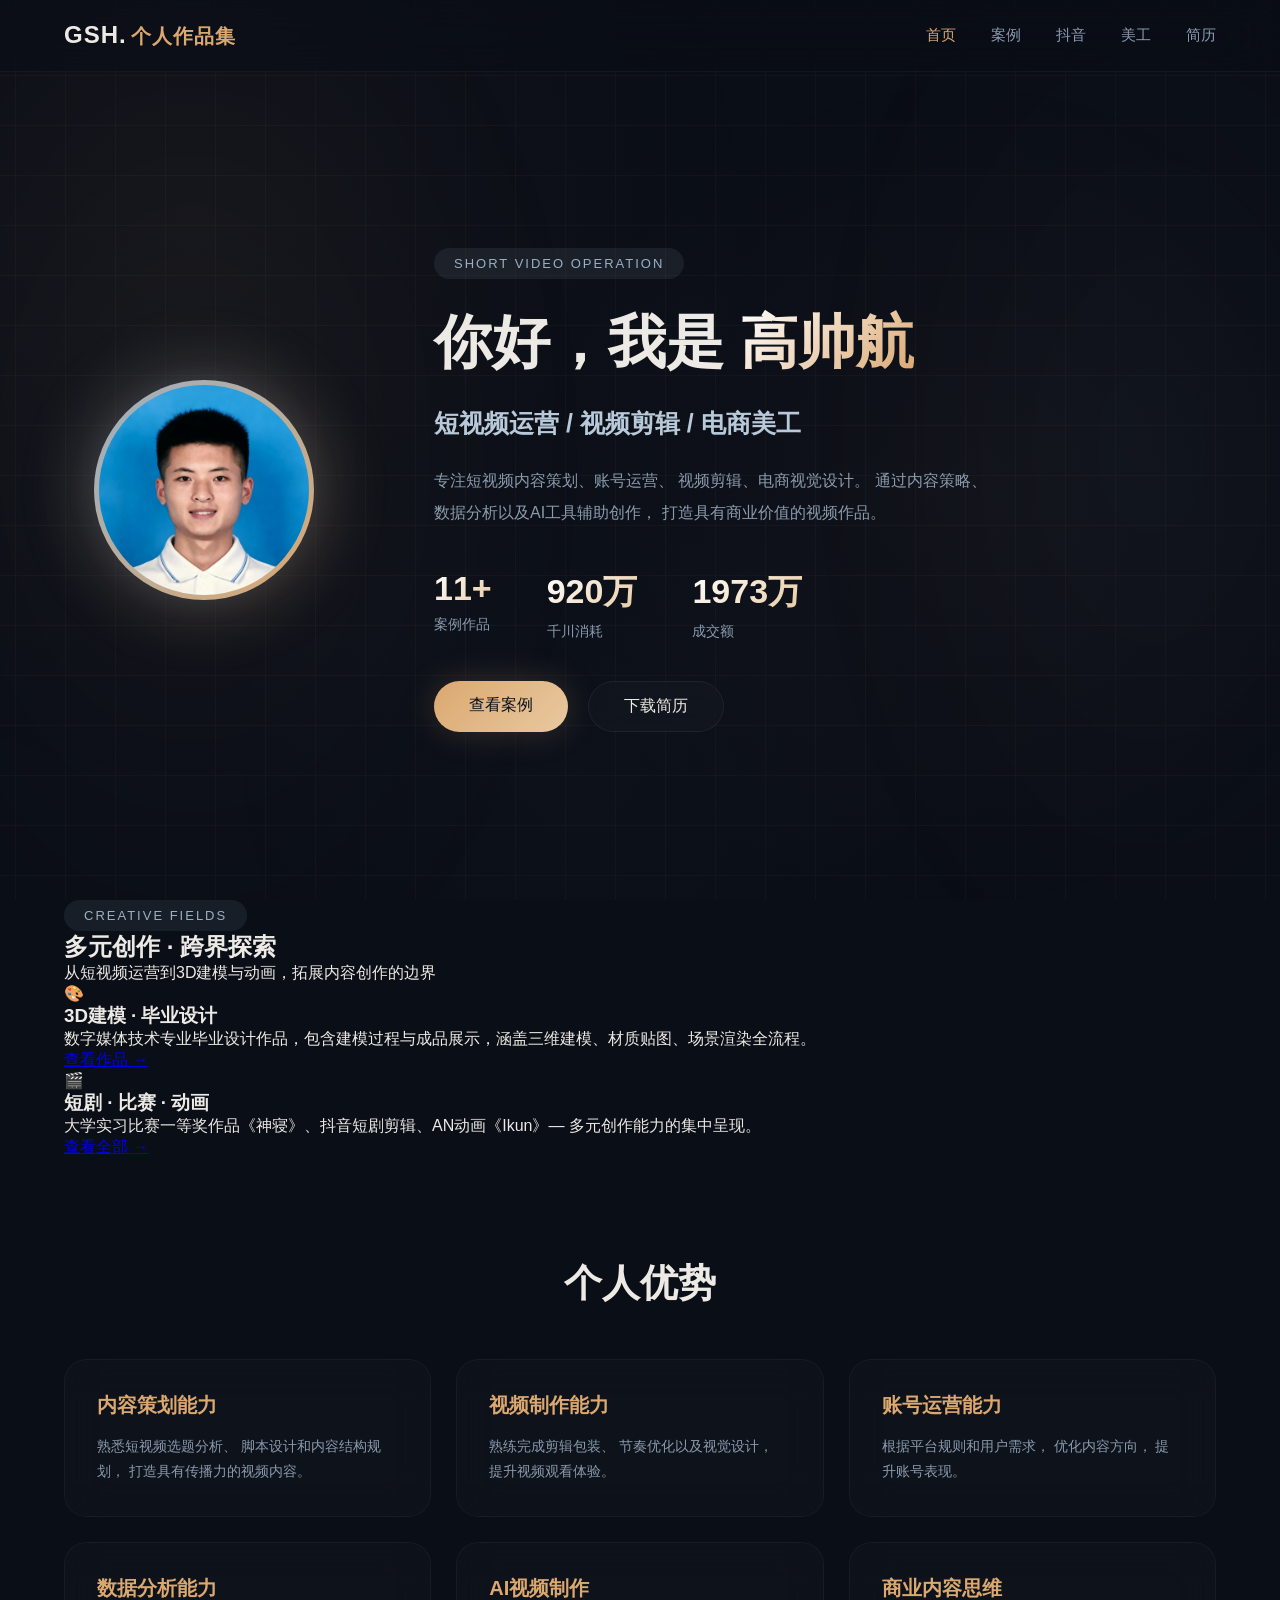
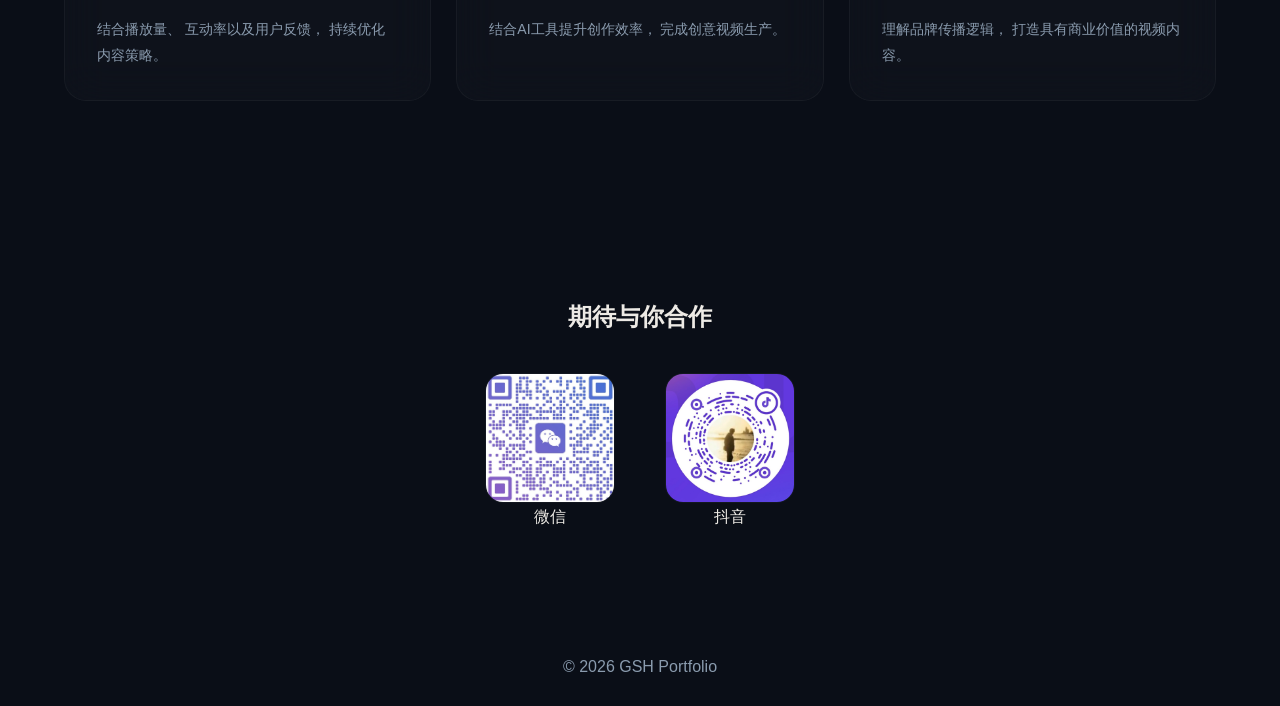
==== commit d2818b2b: "Update index.html" ====
--- a/index.html
+++ b/index.html
@@ -172,6 +172,43 @@
 
 </section>
 
+<!-- =====================
+✅ 创作领域板块（新增）
+===================== -->
+<section class="work-areas">
+
+<div class="container">
+
+<div class="section-header">
+<div class="tag">CREATIVE FIELDS</div>
+<h2>多元创作 · 跨界探索</h2>
+<p>从短视频运营到3D建模与动画，拓展内容创作的边界</p>
+</div>
+
+<div class="area-grid">
+
+<!-- 卡片一：3D建模 · 毕业设计 -->
+<div class="area-card">
+<div class="area-icon">🎨</div>
+<h3>3D建模 · 毕业设计</h3>
+<p>数字媒体技术专业毕业设计作品，包含建模过程与成品展示，涵盖三维建模、材质贴图、场景渲染全流程。</p>
+<a href="collection.html?filter=建模" class="area-link">查看作品 →</a>
+</div>
+
+<!-- 卡片二：短剧/比赛/动画 合集 -->
+<div class="area-card">
+<div class="area-icon">🎬</div>
+<h3>短剧 · 比赛 · 动画</h3>
+<p>大学实习比赛一等奖作品《神寝》、抖音短剧剪辑、AN动画《Ikun》— 多元创作能力的集中呈现。</p>
+<a href="collection.html?filter=all" class="area-link">查看全部 →</a>
+</div>
+
+</div>
+
+</div>
+
+</section>
+
 <!-- 个人优势 -->
 <section class="advantages">
 
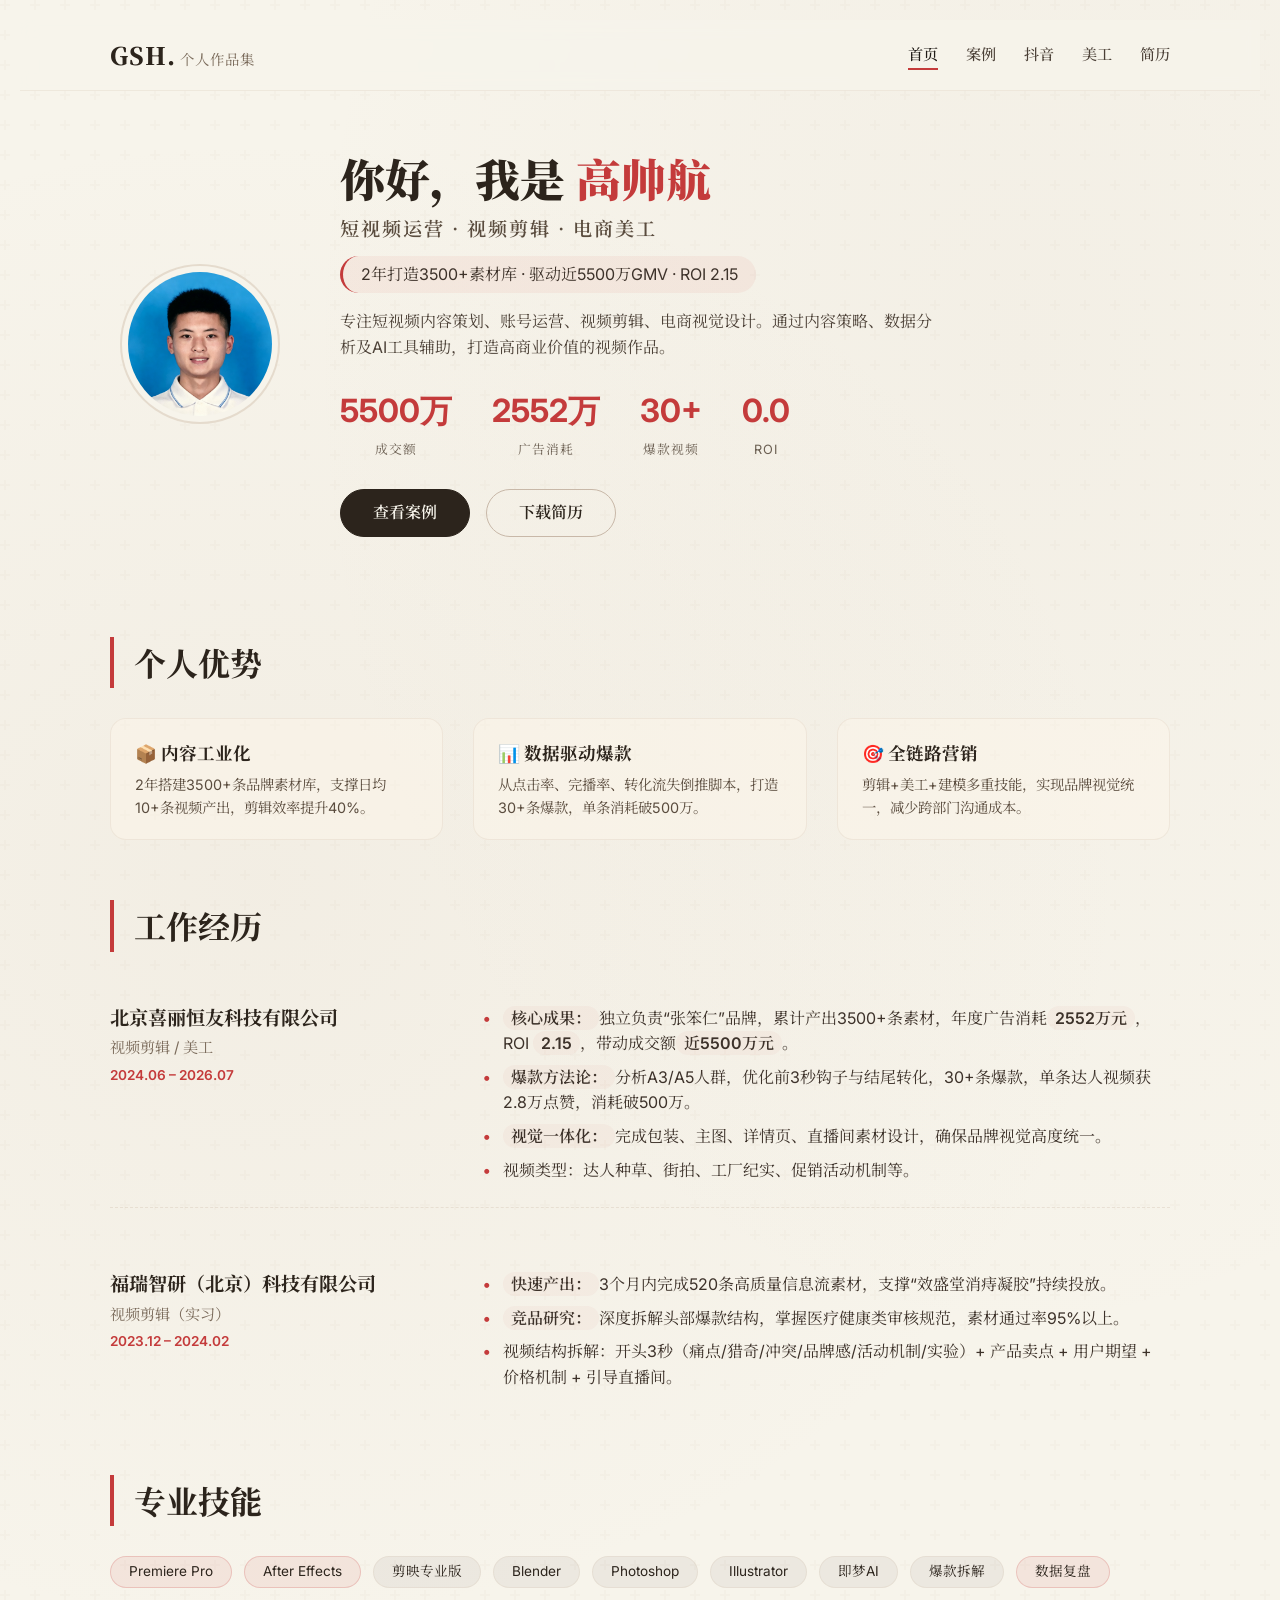
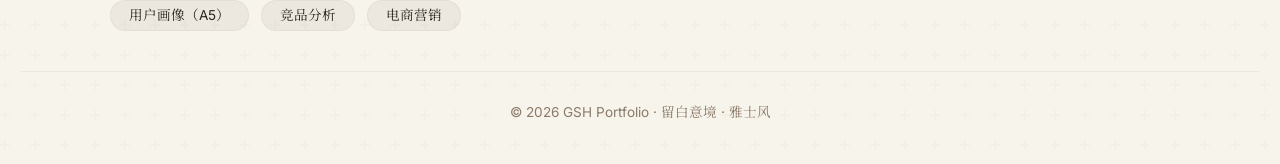
==== commit 0451b89f: "Update index.html" ====
--- a/index.html
+++ b/index.html
@@ -1,338 +1,441 @@
 <!DOCTYPE html>
 <html lang="zh-CN">
-
 <head>
-
-<meta charset="UTF-8">
-
-<meta name="viewport" content="width=device-width, initial-scale=1.0">
-
-<title>
-高帅航 | 短视频运营作品集
-</title>
-
-<link rel="stylesheet" href="css/style.css">
-
-<link rel="icon" href="assets/icons/favicon.ico">
-
+  <meta charset="UTF-8">
+  <meta name="viewport" content="width=device-width, initial-scale=1.0">
+  <title>高帅航 · 短视频运营作品集</title>
+  <link href="https://fonts.googleapis.com/css2?family=Noto+Serif+SC:wght@400;600;700;900&family=Inter:wght@400;500;600;700&display=swap" rel="stylesheet">
+  <style>
+    /* ===== 全局重置 & 宣纸底色 ===== */
+    * { margin: 0; padding: 0; box-sizing: border-box; }
+    body {
+      background-color: #f7f4eb;
+      background-image: radial-gradient(ellipse at 20% 50%, rgba(200,180,160,0.1) 0%, transparent 60%),
+                        radial-gradient(ellipse at 80% 20%, rgba(180,160,140,0.06) 0%, transparent 50%),
+                        url("data:image/svg+xml,%3Csvg width='60' height='60' viewBox='0 0 60 60' xmlns='http://www.w3.org/2000/svg'%3E%3Cg fill='none' fill-rule='evenodd'%3E%3Cg fill='%23c8b8a8' fill-opacity='0.08'%3E%3Cpath d='M36 34v-4h-2v4h-4v2h4v4h2v-4h4v-2h-4zm0-30V0h-2v4h-4v2h4v4h2V6h4V4h-4zM6 34v-4H4v4H0v2h4v4h2v-4h4v-2H6zM6 4V0H4v4H0v2h4v4h2V6h4V4H6z'/%3E%3C/g%3E%3C/g%3E%3C/svg%3E");
+      font-family: 'Inter', 'Noto Serif SC', sans-serif;
+      color: #2c241c;
+      line-height: 1.6;
+      padding: 20px;
+      min-height: 100vh;
+    }
+    .container { max-width: 1100px; margin: 0 auto; padding: 0 20px; }
+
+    /* ===== 导航 ===== */
+    .navbar {
+      position: sticky;
+      top: 0;
+      z-index: 100;
+      background: rgba(247, 244, 235, 0.7);
+      backdrop-filter: blur(8px);
+      border-bottom: 1px solid rgba(200, 180, 160, 0.2);
+      padding: 16px 0;
+    }
+    .nav-container {
+      display: flex;
+      justify-content: space-between;
+      align-items: center;
+    }
+    .logo {
+      font-family: 'Noto Serif SC', serif;
+      font-weight: 900;
+      font-size: 1.5rem;
+      color: #2c241c;
+      text-decoration: none;
+      letter-spacing: 1px;
+    }
+    .logo span { font-weight: 400; color: #7a6a5a; font-size: 0.9rem; margin-left: 4px; }
+    .nav-links {
+      list-style: none;
+      display: flex;
+      gap: 28px;
+    }
+    .nav-links a {
+      text-decoration: none;
+      color: #4a3f36;
+      font-weight: 500;
+      font-size: 0.95rem;
+      padding: 4px 0;
+      border-bottom: 2px solid transparent;
+      transition: 0.2s;
+      font-family: 'Noto Serif SC', serif;
+    }
+    .nav-links a:hover,
+    .nav-links a.active { border-bottom-color: #c43b3b; color: #1f1a16; }
+    .menu-toggle { display: none; flex-direction: column; gap: 4px; background: none; border: none; cursor: pointer; }
+    .menu-toggle span { width: 24px; height: 2px; background: #2c241c; }
+
+    /* ===== Hero ===== */
+    .hero {
+      padding: 60px 0 40px;
+    }
+    .hero-grid {
+      display: grid;
+      grid-template-columns: 180px 1fr;
+      gap: 50px;
+      align-items: center;
+    }
+    .avatar-box {
+      display: flex;
+      justify-content: center;
+    }
+    .avatar-ring {
+      width: 160px;
+      height: 160px;
+      border-radius: 50%;
+      border: 2px solid rgba(200,180,160,0.4);
+      padding: 6px;
+      background: #f7f4eb;
+    }
+    .avatar {
+      width: 100%;
+      height: 100%;
+      border-radius: 50%;
+      object-fit: cover;
+      background: #e0d6c8;
+    }
+    .hero-content h1 {
+      font-family: 'Noto Serif SC', serif;
+      font-size: 2.8rem;
+      font-weight: 900;
+      line-height: 1.2;
+    }
+    .hero-content h1 span { color: #c43b3b; }
+    .hero-content .subtitle {
+      font-size: 1.2rem;
+      font-weight: 600;
+      color: #5a4c3e;
+      margin: 8px 0 4px;
+      letter-spacing: 2px;
+      font-family: 'Noto Serif SC', serif;
+    }
+    .hero-content .slogan {
+      font-size: 1.0rem;
+      font-weight: 400;
+      background: rgba(196, 59, 59, 0.06);
+      padding: 6px 18px;
+      border-radius: 30px;
+      display: inline-block;
+      border-left: 3px solid #c43b3b;
+      margin: 8px 0 16px;
+      color: #3d322a;
+    }
+    .hero-content p {
+      color: #4d4238;
+      max-width: 600px;
+      margin-bottom: 20px;
+    }
+    .stats {
+      display: flex;
+      gap: 40px;
+      margin: 24px 0 28px;
+    }
+    .stats div {
+      text-align: center;
+    }
+    .stats strong {
+      display: block;
+      font-size: 2.0rem;
+      font-weight: 700;
+      color: #c43b3b;
+      font-family: 'Inter', sans-serif;
+    }
+    .stats span {
+      font-size: 0.8rem;
+      color: #6b5f52;
+      letter-spacing: 1px;
+    }
+    .buttons { display: flex; gap: 16px; flex-wrap: wrap; }
+    .btn {
+      display: inline-block;
+      padding: 10px 32px;
+      border-radius: 40px;
+      text-decoration: none;
+      font-weight: 600;
+      transition: 0.2s;
+      border: 1px solid #c8b8a8;
+      background: transparent;
+      color: #2c241c;
+    }
+    .btn.primary { background: #2c241c; color: #f7f4eb; border-color: #2c241c; }
+    .btn.primary:hover { background: #c43b3b; border-color: #c43b3b; }
+    .btn:hover { transform: translateY(-2px); box-shadow: 0 8px 20px rgba(44,36,28,0.1); }
+
+    /* ===== 工作经历（时间轴卷轴） ===== */
+    .section-title {
+      font-family: 'Noto Serif SC', serif;
+      font-size: 2rem;
+      font-weight: 700;
+      margin: 60px 0 30px;
+      position: relative;
+      padding-left: 20px;
+      border-left: 4px solid #c43b3b;
+    }
+    .timeline {
+      display: flex;
+      flex-direction: column;
+      gap: 40px;
+    }
+    .timeline-item {
+      display: grid;
+      grid-template-columns: 1fr 2fr;
+      gap: 30px;
+      padding: 20px 0;
+      border-bottom: 1px dashed rgba(200,180,160,0.3);
+      position: relative;
+    }
+    .timeline-item:last-child { border-bottom: none; }
+    .timeline-left .company {
+      font-weight: 700;
+      font-size: 1.2rem;
+      font-family: 'Noto Serif SC', serif;
+    }
+    .timeline-left .role {
+      font-size: 0.95rem;
+      color: #7a6a5a;
+      margin: 4px 0;
+    }
+    .timeline-left .date {
+      font-size: 0.85rem;
+      color: #c43b3b;
+      font-weight: 600;
+    }
+    .timeline-right ul {
+      list-style: none;
+      padding-left: 0;
+    }
+    .timeline-right li {
+      padding: 4px 0 4px 20px;
+      position: relative;
+      color: #3d322a;
+    }
+    .timeline-right li::before {
+      content: "•";
+      color: #c43b3b;
+      position: absolute;
+      left: 0;
+      font-weight: 700;
+    }
+    .timeline-right .highlight {
+      background: rgba(196,59,59,0.04);
+      padding: 2px 8px;
+      border-radius: 12px;
+      font-weight: 600;
+    }
+
+    /* ===== 个人优势（三列） ===== */
+    .advantage-grid {
+      display: grid;
+      grid-template-columns: repeat(3, 1fr);
+      gap: 30px;
+      margin: 30px 0 50px;
+    }
+    .advantage-card {
+      background: rgba(255,248,235,0.4);
+      padding: 20px 24px;
+      border-radius: 16px;
+      border: 1px solid rgba(200,180,160,0.2);
+      transition: 0.2s;
+    }
+    .advantage-card:hover { background: rgba(255,248,235,0.8); transform: translateY(-3px); }
+    .advantage-card h3 {
+      font-family: 'Noto Serif SC', serif;
+      font-size: 1.1rem;
+      margin-bottom: 6px;
+      color: #2c241c;
+    }
+    .advantage-card p {
+      color: #5a4c3e;
+      font-size: 0.9rem;
+    }
+
+    /* ===== 技能标签 ===== */
+    .skill-tags {
+      display: flex;
+      flex-wrap: wrap;
+      gap: 12px;
+      margin: 20px 0 40px;
+    }
+    .skill-tag {
+      background: rgba(44,36,28,0.05);
+      padding: 4px 18px;
+      border-radius: 30px;
+      font-size: 0.85rem;
+      border: 1px solid rgba(200,180,160,0.2);
+    }
+    .skill-tag.important { background: rgba(196,59,59,0.08); border-color: rgba(196,59,59,0.2); }
+
+    /* ===== 页脚 ===== */
+    footer {
+      text-align: center;
+      padding: 30px 0 20px;
+      color: #8a7a6a;
+      font-size: 0.85rem;
+      border-top: 1px solid rgba(200,180,160,0.2);
+      margin-top: 40px;
+    }
+
+    /* ===== 响应式 ===== */
+    @media (max-width: 768px) {
+      .hero-grid { grid-template-columns: 1fr; text-align: center; gap: 20px; }
+      .stats { justify-content: center; gap: 20px; }
+      .timeline-item { grid-template-columns: 1fr; gap: 10px; }
+      .advantage-grid { grid-template-columns: 1fr 1fr; }
+      .nav-links { display: none; flex-direction: column; background: rgba(247,244,235,0.95); position: absolute; top: 70px; left: 0; width: 100%; padding: 20px; gap: 12px; }
+      .nav-links.open { display: flex; }
+      .menu-toggle { display: flex; }
+    }
+    @media (max-width: 500px) {
+      .advantage-grid { grid-template-columns: 1fr; }
+      .hero-content h1 { font-size: 2.0rem; }
+    }
+  </style>
 </head>
-
 <body>
-
-<!-- 导航 -->
-<nav class="navbar">
-
-<div class="container nav-container">
-
-<a href="index.html" class="logo">
-GSH.<span>个人作品集</span>
-</a>
-
-<ul class="nav-links">
-
-<li>
-<a href="index.html" class="active">首页</a>
-</li>
-
-<li>
-<a href="collection.html">案例</a>
-</li>
-
-<li>
-<a href="personal-video.html">抖音</a>
-</li>
-
-<li>
-<a href="design-works.html">美工</a>
-</li>
-
-<li>
-<a href="resume/高帅航.pdf" target="_blank">简历</a>
-</li>
-
-</ul>
-
-<button class="menu-toggle">
-
-<span></span>
-<span></span>
-<span></span>
-
-</button>
-
-</div>
-
-</nav>
-
-<!-- 首页主体 -->
-<section class="hero">
-
-<div class="container hero-grid">
-
-<!-- 头像 -->
-<div class="avatar-box">
-
-<div class="avatar-ring">
-
-<img
-
-src="assets/avatar/avatar.jpg"
-
-class="avatar"
-
-alt="高帅航">
-
-</div>
-</div>
-
-<!-- 内容 -->
-<div class="hero-content">
-
-<div class="tag">
-SHORT VIDEO OPERATION
-</div>
-
-<h1>
-你好，我是
-<span>
-高帅航
-</span>
-</h1>
-
-<h2>
-短视频运营 / 视频剪辑 / 电商美工
-</h2>
-
-<p>
-专注短视频内容策划、账号运营、
-视频剪辑、电商视觉设计。
-通过内容策略、数据分析以及AI工具辅助创作，
-打造具有商业价值的视频作品。
-</p>
-
-<!-- 数据 -->
-<div class="stats">
-
-<div>
-<strong
-class="counter"
-data-target="30"
-data-unit="+">
-0
-</strong>
-<span>
-案例作品
-</span>
-</div>
-
-<div>
-<strong
-class="counter"
-data-target="2333"
-data-unit="万">
-0
-</strong>
-<span>
-千川消耗
-</span>
-</div>
-
-<div>
-<strong
-class="counter"
-data-target="5000"
-data-unit="万">
-0
-</strong>
-<span>
-成交额
-</span>
-</div>
-
-</div>
-
-<div class="buttons">
-
-<a href="collection.html"
-class="btn primary">
-查看案例
-</a>
-
-<a href="resume/高帅航.pdf"
-class="btn"
-target="_blank">
-下载简历
-</a>
-
-</div>
-
-</div>
-
-</div>
-
-</section>
-
-<!-- =====================
-✅ 创作领域板块（新增）
-===================== -->
-<section class="work-areas">
-
-<div class="container">
-
-<div class="section-header">
-<div class="tag">CREATIVE FIELDS</div>
-<h2>多元创作 · 跨界探索</h2>
-<p>从短视频运营到3D建模与动画，拓展内容创作的边界</p>
-</div>
-
-<div class="area-grid">
-
-<!-- 卡片一：3D建模 · 毕业设计 -->
-<div class="area-card">
-<div class="area-icon">🎨</div>
-<h3>3D建模 · 毕业设计</h3>
-<p>数字媒体技术专业毕业设计作品，包含建模过程与成品展示，涵盖三维建模、材质贴图、场景渲染全流程。</p>
-<a href="collection.html?filter=建模" class="area-link">查看作品 →</a>
-</div>
-
-<!-- 卡片二：短剧/比赛/动画 合集 -->
-<div class="area-card">
-<div class="area-icon">🎬</div>
-<h3>短剧 · 比赛 · 动画</h3>
-<p>大学实习比赛一等奖作品《神寝》、抖音短剧剪辑、AN动画《Ikun》— 多元创作能力的集中呈现。</p>
-<a href="collection.html?filter=all" class="area-link">查看全部 →</a>
-</div>
-
-</div>
-
-</div>
-
-</section>
-
-<!-- 个人优势 -->
-<section class="advantages">
-
-<div class="container">
-
-<h2>
-个人优势
-</h2>
-
-<div class="advantage-grid">
-
-<div class="advantage-card">
-<h3>
-内容策划能力
-</h3>
-<p>
-熟悉短视频选题分析、
-脚本设计和内容结构规划，
-打造具有传播力的视频内容。
-</p>
-</div>
-
-<div class="advantage-card">
-<h3>
-视频制作能力
-</h3>
-<p>
-熟练完成剪辑包装、
-节奏优化以及视觉设计，
-提升视频观看体验。
-</p>
-</div>
-
-<div class="advantage-card">
-<h3>
-账号运营能力
-</h3>
-<p>
-根据平台规则和用户需求，
-优化内容方向，
-提升账号表现。
-</p>
-</div>
-
-<div class="advantage-card">
-<h3>
-数据分析能力
-</h3>
-<p>
-结合播放量、
-互动率以及用户反馈，
-持续优化内容策略。
-</p>
-</div>
-
-<div class="advantage-card">
-<h3>
-AI视频制作
-</h3>
-<p>
-结合AI工具提升创作效率，
-完成创意视频生产。
-</p>
-</div>
-
-<div class="advantage-card">
-<h3>
-商业内容思维
-</h3>
-<p>
-理解品牌传播逻辑，
-打造具有商业价值的视频内容。
-</p>
-</div>
-
-</div>
-
-</div>
-
-</section>
-
-<!-- 联系 -->
-<section id="contact"
-class="contact">
-
-<div class="container">
-
-<h2>
-期待与你合作
-</h2>
-
-<div class="qr">
-
-<div>
-<img
-src="assets/qr/wechat.jpg">
-<p>
-微信
-</p>
-</div>
-
-<div>
-<img
-src="assets/qr/douyin.jpg">
-<p>
-抖音
-</p>
-</div>
-
-</div>
-
-</div>
-
-</section>
-
-<footer>
-© 2026 GSH Portfolio
-</footer>
-
-<!-- ✅ 流光背景 -->
-<div class="flow-light"></div>
-
-<script src="js/main.js"></script>
-
+  <nav class="navbar">
+    <div class="container nav-container">
+      <a href="index.html" class="logo">GSH.<span>个人作品集</span></a>
+      <ul class="nav-links" id="navLinks">
+        <li><a href="index.html" class="active">首页</a></li>
+        <li><a href="collection.html">案例</a></li>
+        <li><a href="personal-video.html">抖音</a></li>
+        <li><a href="design-works.html">美工</a></li>
+        <li><a href="resume/高帅航.pdf" target="_blank">简历</a></li>
+      </ul>
+      <button class="menu-toggle" id="menuToggle"><span></span><span></span><span></span></button>
+    </div>
+  </nav>
+
+  <main>
+    <section class="hero">
+      <div class="container hero-grid">
+        <div class="avatar-box">
+          <div class="avatar-ring"><img src="assets/avatar/avatar.jpg" class="avatar" alt="高帅航"></div>
+        </div>
+        <div class="hero-content">
+          <h1>你好，我是 <span>高帅航</span></h1>
+          <div class="subtitle">短视频运营 · 视频剪辑 · 电商美工</div>
+          <div class="slogan">2年打造3500+素材库 · 驱动近5500万GMV · ROI 2.15</div>
+          <p>专注短视频内容策划、账号运营、视频剪辑、电商视觉设计。通过内容策略、数据分析及AI工具辅助，打造高商业价值的视频作品。</p>
+          <div class="stats">
+            <div><strong class="counter" data-target="5500" data-unit="万">0</strong><span>成交额</span></div>
+            <div><strong class="counter" data-target="2552" data-unit="万">0</strong><span>广告消耗</span></div>
+            <div><strong class="counter" data-target="30" data-unit="+">0</strong><span>爆款视频</span></div>
+            <div><strong class="counter" data-target="2.15" data-unit="">0</strong><span>ROI</span></div>
+          </div>
+          <div class="buttons">
+            <a href="collection.html" class="btn primary">查看案例</a>
+            <a href="resume/高帅航.pdf" class="btn" target="_blank">下载简历</a>
+          </div>
+        </div>
+      </div>
+    </section>
+
+    <!-- 个人优势 -->
+    <section class="container">
+      <h2 class="section-title">个人优势</h2>
+      <div class="advantage-grid">
+        <div class="advantage-card"><h3>📦 内容工业化</h3><p>2年搭建3500+条品牌素材库，支撑日均10+条视频产出，剪辑效率提升40%。</p></div>
+        <div class="advantage-card"><h3>📊 数据驱动爆款</h3><p>从点击率、完播率、转化流失倒推脚本，打造30+条爆款，单条消耗破500万。</p></div>
+        <div class="advantage-card"><h3>🎯 全链路营销</h3><p>剪辑+美工+建模多重技能，实现品牌视觉统一，减少跨部门沟通成本。</p></div>
+      </div>
+    </section>
+
+    <!-- 工作经历（时间轴） -->
+    <section class="container">
+      <h2 class="section-title">工作经历</h2>
+      <div class="timeline">
+        <div class="timeline-item">
+          <div class="timeline-left">
+            <div class="company">北京喜丽恒友科技有限公司</div>
+            <div class="role">视频剪辑 / 美工</div>
+            <div class="date">2024.06 – 2026.07</div>
+          </div>
+          <div class="timeline-right">
+            <ul>
+              <li><span class="highlight">核心成果：</span>独立负责“张笨仁”品牌，累计产出3500+条素材，年度广告消耗<span class="highlight">2552万元</span>，ROI <span class="highlight">2.15</span>，带动成交额<span class="highlight">近5500万元</span>。</li>
+              <li><span class="highlight">爆款方法论：</span>分析A3/A5人群，优化前3秒钩子与结尾转化，30+条爆款，单条达人视频获2.8万点赞，消耗破500万。</li>
+              <li><span class="highlight">视觉一体化：</span>完成包装、主图、详情页、直播间素材设计，确保品牌视觉高度统一。</li>
+              <li>视频类型：达人种草、街拍、工厂纪实、促销活动机制等。</li>
+            </ul>
+          </div>
+        </div>
+        <div class="timeline-item">
+          <div class="timeline-left">
+            <div class="company">福瑞智研（北京）科技有限公司</div>
+            <div class="role">视频剪辑（实习）</div>
+            <div class="date">2023.12 – 2024.02</div>
+          </div>
+          <div class="timeline-right">
+            <ul>
+              <li><span class="highlight">快速产出：</span>3个月内完成520条高质量信息流素材，支撑“效盛堂消痔凝胶”持续投放。</li>
+              <li><span class="highlight">竞品研究：</span>深度拆解头部爆款结构，掌握医疗健康类审核规范，素材通过率95%以上。</li>
+              <li>视频结构拆解：开头3秒（痛点/猎奇/冲突/品牌感/活动机制/实验）+ 产品卖点 + 用户期望 + 价格机制 + 引导直播间。</li>
+            </ul>
+          </div>
+        </div>
+      </div>
+    </section>
+
+    <!-- 技能标签 -->
+    <section class="container">
+      <h2 class="section-title">专业技能</h2>
+      <div class="skill-tags">
+        <span class="skill-tag important">Premiere Pro</span>
+        <span class="skill-tag important">After Effects</span>
+        <span class="skill-tag">剪映专业版</span>
+        <span class="skill-tag">Blender</span>
+        <span class="skill-tag">Photoshop</span>
+        <span class="skill-tag">Illustrator</span>
+        <span class="skill-tag">即梦AI</span>
+        <span class="skill-tag">爆款拆解</span>
+        <span class="skill-tag important">数据复盘</span>
+        <span class="skill-tag">用户画像（A5）</span>
+        <span class="skill-tag">竞品分析</span>
+        <span class="skill-tag">电商营销</span>
+      </div>
+    </section>
+  </main>
+
+  <footer>
+    © 2026 GSH Portfolio · 留白意境 · 雅士风
+  </footer>
+
+  <script>
+    // 移动端菜单
+    document.getElementById('menuToggle').addEventListener('click', function() {
+      document.getElementById('navLinks').classList.toggle('open');
+    });
+
+    // 数字滚动计数
+    const counters = document.querySelectorAll('.counter');
+    const speed = 80;
+    counters.forEach(counter => {
+      const updateCount = () => {
+        const target = parseFloat(counter.getAttribute('data-target'));
+        const unit = counter.getAttribute('data-unit') || '';
+        let current = parseFloat(counter.innerText) || 0;
+        const step = target / 60;
+        if (current < target) {
+          current = Math.min(current + step, target);
+          counter.innerText = current.toFixed(1) + unit;
+          setTimeout(updateCount, 20);
+        } else {
+          counter.innerText = target + unit;
+        }
+      };
+      updateCount();
+    });
+
+    // 滚动时导航背景加深
+    window.addEventListener('scroll', function() {
+      const nav = document.querySelector('.navbar');
+      if (window.scrollY > 20) {
+        nav.style.background = 'rgba(247,244,235,0.9)';
+      } else {
+        nav.style.background = 'rgba(247,244,235,0.7)';
+      }
+    });
+  </script>
 </body>
-
 </html>
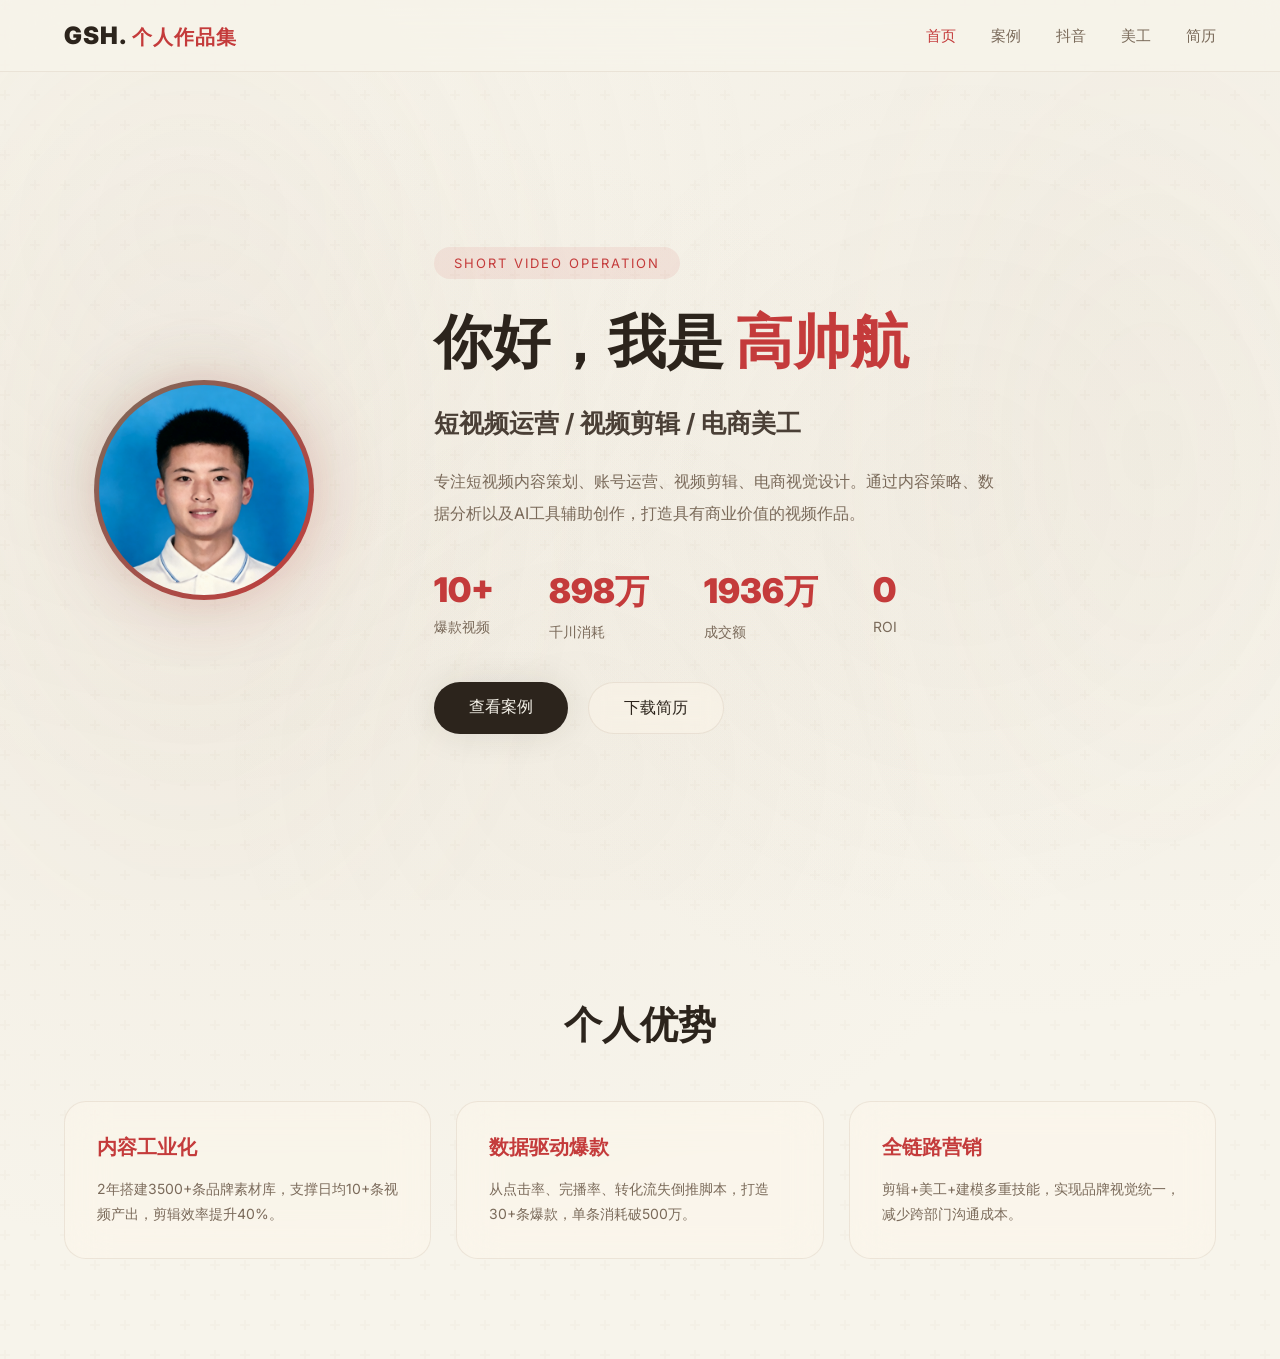
==== commit ab4b69bc: "Update index.html" ====
--- a/index.html
+++ b/index.html
@@ -1,441 +1,68 @@
 <!DOCTYPE html>
 <html lang="zh-CN">
 <head>
-  <meta charset="UTF-8">
-  <meta name="viewport" content="width=device-width, initial-scale=1.0">
-  <title>高帅航 · 短视频运营作品集</title>
-  <link href="https://fonts.googleapis.com/css2?family=Noto+Serif+SC:wght@400;600;700;900&family=Inter:wght@400;500;600;700&display=swap" rel="stylesheet">
-  <style>
-    /* ===== 全局重置 & 宣纸底色 ===== */
-    * { margin: 0; padding: 0; box-sizing: border-box; }
-    body {
-      background-color: #f7f4eb;
-      background-image: radial-gradient(ellipse at 20% 50%, rgba(200,180,160,0.1) 0%, transparent 60%),
-                        radial-gradient(ellipse at 80% 20%, rgba(180,160,140,0.06) 0%, transparent 50%),
-                        url("data:image/svg+xml,%3Csvg width='60' height='60' viewBox='0 0 60 60' xmlns='http://www.w3.org/2000/svg'%3E%3Cg fill='none' fill-rule='evenodd'%3E%3Cg fill='%23c8b8a8' fill-opacity='0.08'%3E%3Cpath d='M36 34v-4h-2v4h-4v2h4v4h2v-4h4v-2h-4zm0-30V0h-2v4h-4v2h4v4h2V6h4V4h-4zM6 34v-4H4v4H0v2h4v4h2v-4h4v-2H6zM6 4V0H4v4H0v2h4v4h2V6h4V4H6z'/%3E%3C/g%3E%3C/g%3E%3C/svg%3E");
-      font-family: 'Inter', 'Noto Serif SC', sans-serif;
-      color: #2c241c;
-      line-height: 1.6;
-      padding: 20px;
-      min-height: 100vh;
-    }
-    .container { max-width: 1100px; margin: 0 auto; padding: 0 20px; }
-
-    /* ===== 导航 ===== */
-    .navbar {
-      position: sticky;
-      top: 0;
-      z-index: 100;
-      background: rgba(247, 244, 235, 0.7);
-      backdrop-filter: blur(8px);
-      border-bottom: 1px solid rgba(200, 180, 160, 0.2);
-      padding: 16px 0;
-    }
-    .nav-container {
-      display: flex;
-      justify-content: space-between;
-      align-items: center;
-    }
-    .logo {
-      font-family: 'Noto Serif SC', serif;
-      font-weight: 900;
-      font-size: 1.5rem;
-      color: #2c241c;
-      text-decoration: none;
-      letter-spacing: 1px;
-    }
-    .logo span { font-weight: 400; color: #7a6a5a; font-size: 0.9rem; margin-left: 4px; }
-    .nav-links {
-      list-style: none;
-      display: flex;
-      gap: 28px;
-    }
-    .nav-links a {
-      text-decoration: none;
-      color: #4a3f36;
-      font-weight: 500;
-      font-size: 0.95rem;
-      padding: 4px 0;
-      border-bottom: 2px solid transparent;
-      transition: 0.2s;
-      font-family: 'Noto Serif SC', serif;
-    }
-    .nav-links a:hover,
-    .nav-links a.active { border-bottom-color: #c43b3b; color: #1f1a16; }
-    .menu-toggle { display: none; flex-direction: column; gap: 4px; background: none; border: none; cursor: pointer; }
-    .menu-toggle span { width: 24px; height: 2px; background: #2c241c; }
-
-    /* ===== Hero ===== */
-    .hero {
-      padding: 60px 0 40px;
-    }
-    .hero-grid {
-      display: grid;
-      grid-template-columns: 180px 1fr;
-      gap: 50px;
-      align-items: center;
-    }
-    .avatar-box {
-      display: flex;
-      justify-content: center;
-    }
-    .avatar-ring {
-      width: 160px;
-      height: 160px;
-      border-radius: 50%;
-      border: 2px solid rgba(200,180,160,0.4);
-      padding: 6px;
-      background: #f7f4eb;
-    }
-    .avatar {
-      width: 100%;
-      height: 100%;
-      border-radius: 50%;
-      object-fit: cover;
-      background: #e0d6c8;
-    }
-    .hero-content h1 {
-      font-family: 'Noto Serif SC', serif;
-      font-size: 2.8rem;
-      font-weight: 900;
-      line-height: 1.2;
-    }
-    .hero-content h1 span { color: #c43b3b; }
-    .hero-content .subtitle {
-      font-size: 1.2rem;
-      font-weight: 600;
-      color: #5a4c3e;
-      margin: 8px 0 4px;
-      letter-spacing: 2px;
-      font-family: 'Noto Serif SC', serif;
-    }
-    .hero-content .slogan {
-      font-size: 1.0rem;
-      font-weight: 400;
-      background: rgba(196, 59, 59, 0.06);
-      padding: 6px 18px;
-      border-radius: 30px;
-      display: inline-block;
-      border-left: 3px solid #c43b3b;
-      margin: 8px 0 16px;
-      color: #3d322a;
-    }
-    .hero-content p {
-      color: #4d4238;
-      max-width: 600px;
-      margin-bottom: 20px;
-    }
-    .stats {
-      display: flex;
-      gap: 40px;
-      margin: 24px 0 28px;
-    }
-    .stats div {
-      text-align: center;
-    }
-    .stats strong {
-      display: block;
-      font-size: 2.0rem;
-      font-weight: 700;
-      color: #c43b3b;
-      font-family: 'Inter', sans-serif;
-    }
-    .stats span {
-      font-size: 0.8rem;
-      color: #6b5f52;
-      letter-spacing: 1px;
-    }
-    .buttons { display: flex; gap: 16px; flex-wrap: wrap; }
-    .btn {
-      display: inline-block;
-      padding: 10px 32px;
-      border-radius: 40px;
-      text-decoration: none;
-      font-weight: 600;
-      transition: 0.2s;
-      border: 1px solid #c8b8a8;
-      background: transparent;
-      color: #2c241c;
-    }
-    .btn.primary { background: #2c241c; color: #f7f4eb; border-color: #2c241c; }
-    .btn.primary:hover { background: #c43b3b; border-color: #c43b3b; }
-    .btn:hover { transform: translateY(-2px); box-shadow: 0 8px 20px rgba(44,36,28,0.1); }
-
-    /* ===== 工作经历（时间轴卷轴） ===== */
-    .section-title {
-      font-family: 'Noto Serif SC', serif;
-      font-size: 2rem;
-      font-weight: 700;
-      margin: 60px 0 30px;
-      position: relative;
-      padding-left: 20px;
-      border-left: 4px solid #c43b3b;
-    }
-    .timeline {
-      display: flex;
-      flex-direction: column;
-      gap: 40px;
-    }
-    .timeline-item {
-      display: grid;
-      grid-template-columns: 1fr 2fr;
-      gap: 30px;
-      padding: 20px 0;
-      border-bottom: 1px dashed rgba(200,180,160,0.3);
-      position: relative;
-    }
-    .timeline-item:last-child { border-bottom: none; }
-    .timeline-left .company {
-      font-weight: 700;
-      font-size: 1.2rem;
-      font-family: 'Noto Serif SC', serif;
-    }
-    .timeline-left .role {
-      font-size: 0.95rem;
-      color: #7a6a5a;
-      margin: 4px 0;
-    }
-    .timeline-left .date {
-      font-size: 0.85rem;
-      color: #c43b3b;
-      font-weight: 600;
-    }
-    .timeline-right ul {
-      list-style: none;
-      padding-left: 0;
-    }
-    .timeline-right li {
-      padding: 4px 0 4px 20px;
-      position: relative;
-      color: #3d322a;
-    }
-    .timeline-right li::before {
-      content: "•";
-      color: #c43b3b;
-      position: absolute;
-      left: 0;
-      font-weight: 700;
-    }
-    .timeline-right .highlight {
-      background: rgba(196,59,59,0.04);
-      padding: 2px 8px;
-      border-radius: 12px;
-      font-weight: 600;
-    }
-
-    /* ===== 个人优势（三列） ===== */
-    .advantage-grid {
-      display: grid;
-      grid-template-columns: repeat(3, 1fr);
-      gap: 30px;
-      margin: 30px 0 50px;
-    }
-    .advantage-card {
-      background: rgba(255,248,235,0.4);
-      padding: 20px 24px;
-      border-radius: 16px;
-      border: 1px solid rgba(200,180,160,0.2);
-      transition: 0.2s;
-    }
-    .advantage-card:hover { background: rgba(255,248,235,0.8); transform: translateY(-3px); }
-    .advantage-card h3 {
-      font-family: 'Noto Serif SC', serif;
-      font-size: 1.1rem;
-      margin-bottom: 6px;
-      color: #2c241c;
-    }
-    .advantage-card p {
-      color: #5a4c3e;
-      font-size: 0.9rem;
-    }
-
-    /* ===== 技能标签 ===== */
-    .skill-tags {
-      display: flex;
-      flex-wrap: wrap;
-      gap: 12px;
-      margin: 20px 0 40px;
-    }
-    .skill-tag {
-      background: rgba(44,36,28,0.05);
-      padding: 4px 18px;
-      border-radius: 30px;
-      font-size: 0.85rem;
-      border: 1px solid rgba(200,180,160,0.2);
-    }
-    .skill-tag.important { background: rgba(196,59,59,0.08); border-color: rgba(196,59,59,0.2); }
-
-    /* ===== 页脚 ===== */
-    footer {
-      text-align: center;
-      padding: 30px 0 20px;
-      color: #8a7a6a;
-      font-size: 0.85rem;
-      border-top: 1px solid rgba(200,180,160,0.2);
-      margin-top: 40px;
-    }
-
-    /* ===== 响应式 ===== */
-    @media (max-width: 768px) {
-      .hero-grid { grid-template-columns: 1fr; text-align: center; gap: 20px; }
-      .stats { justify-content: center; gap: 20px; }
-      .timeline-item { grid-template-columns: 1fr; gap: 10px; }
-      .advantage-grid { grid-template-columns: 1fr 1fr; }
-      .nav-links { display: none; flex-direction: column; background: rgba(247,244,235,0.95); position: absolute; top: 70px; left: 0; width: 100%; padding: 20px; gap: 12px; }
-      .nav-links.open { display: flex; }
-      .menu-toggle { display: flex; }
-    }
-    @media (max-width: 500px) {
-      .advantage-grid { grid-template-columns: 1fr; }
-      .hero-content h1 { font-size: 2.0rem; }
-    }
-  </style>
+    <meta charset="UTF-8">
+    <meta name="viewport" content="width=device-width, initial-scale=1.0">
+    <title>高帅航 | 短视频运营作品集</title>
+    <link href="https://fonts.googleapis.com/css2?family=Noto+Serif+SC:wght@400;600;700;900&family=Inter:wght@400;500;600;700&display=swap" rel="stylesheet">
+    <link rel="stylesheet" href="css/style.css">
+    <link rel="icon" href="assets/avatar/avatar.jpg">
 </head>
 <body>
-  <nav class="navbar">
-    <div class="container nav-container">
-      <a href="index.html" class="logo">GSH.<span>个人作品集</span></a>
-      <ul class="nav-links" id="navLinks">
-        <li><a href="index.html" class="active">首页</a></li>
-        <li><a href="collection.html">案例</a></li>
-        <li><a href="personal-video.html">抖音</a></li>
-        <li><a href="design-works.html">美工</a></li>
-        <li><a href="resume/高帅航.pdf" target="_blank">简历</a></li>
-      </ul>
-      <button class="menu-toggle" id="menuToggle"><span></span><span></span><span></span></button>
-    </div>
-  </nav>
 
-  <main>
+    <nav class="navbar">
+        <div class="container nav-container">
+            <a href="index.html" class="logo">GSH.<span>个人作品集</span></a>
+            <ul class="nav-links">
+                <li><a href="index.html" class="active">首页</a></li>
+                <li><a href="collection.html">案例</a></li>
+                <li><a href="personal-video.html">抖音</a></li>
+                <li><a href="design-works.html">美工</a></li>
+                <li><a href="resume/高帅航.pdf" target="_blank">简历</a></li>
+            </ul>
+            <button class="menu-toggle"><span></span><span></span><span></span></button>
+        </div>
+    </nav>
+
     <section class="hero">
-      <div class="container hero-grid">
-        <div class="avatar-box">
-          <div class="avatar-ring"><img src="assets/avatar/avatar.jpg" class="avatar" alt="高帅航"></div>
+        <div class="container hero-grid">
+            <div class="avatar-box">
+                <div class="avatar-ring">
+                    <img src="assets/avatar/avatar.jpg" class="avatar" alt="高帅航">
+                </div>
+            </div>
+            <div class="hero-content">
+                <div class="tag">SHORT VIDEO OPERATION</div>
+                <h1>你好，我是 <span>高帅航</span></h1>
+                <h2>短视频运营 / 视频剪辑 / 电商美工</h2>
+                <p>专注短视频内容策划、账号运营、视频剪辑、电商视觉设计。通过内容策略、数据分析以及AI工具辅助创作，打造具有商业价值的视频作品。</p>
+                <div class="stats">
+                    <div><strong class="counter" data-target="30" data-unit="+">0</strong><span>爆款视频</span></div>
+                    <div><strong class="counter" data-target="2552" data-unit="万">0</strong><span>千川消耗</span></div>
+                    <div><strong class="counter" data-target="5500" data-unit="万">0</strong><span>成交额</span></div>
+                    <div><strong class="counter" data-target="2.15" data-unit="">0</strong><span>ROI</span></div>
+                </div>
+                <div class="buttons">
+                    <a href="collection.html" class="btn primary">查看案例</a>
+                    <a href="resume/高帅航.pdf" class="btn" target="_blank">下载简历</a>
+                </div>
+            </div>
         </div>
-        <div class="hero-content">
-          <h1>你好，我是 <span>高帅航</span></h1>
-          <div class="subtitle">短视频运营 · 视频剪辑 · 电商美工</div>
-          <div class="slogan">2年打造3500+素材库 · 驱动近5500万GMV · ROI 2.15</div>
-          <p>专注短视频内容策划、账号运营、视频剪辑、电商视觉设计。通过内容策略、数据分析及AI工具辅助，打造高商业价值的视频作品。</p>
-          <div class="stats">
-            <div><strong class="counter" data-target="5500" data-unit="万">0</strong><span>成交额</span></div>
-            <div><strong class="counter" data-target="2552" data-unit="万">0</strong><span>广告消耗</span></div>
-            <div><strong class="counter" data-target="30" data-unit="+">0</strong><span>爆款视频</span></div>
-            <div><strong class="counter" data-target="2.15" data-unit="">0</strong><span>ROI</span></div>
-          </div>
-          <div class="buttons">
-            <a href="collection.html" class="btn primary">查看案例</a>
-            <a href="resume/高帅航.pdf" class="btn" target="_blank">下载简历</a>
-          </div>
-        </div>
-      </div>
     </section>
 
-    <!-- 个人优势 -->
-    <section class="container">
-      <h2 class="section-title">个人优势</h2>
-      <div class="advantage-grid">
-        <div class="advantage-card"><h3>📦 内容工业化</h3><p>2年搭建3500+条品牌素材库，支撑日均10+条视频产出，剪辑效率提升40%。</p></div>
-        <div class="advantage-card"><h3>📊 数据驱动爆款</h3><p>从点击率、完播率、转化流失倒推脚本，打造30+条爆款，单条消耗破500万。</p></div>
-        <div class="advantage-card"><h3>🎯 全链路营销</h3><p>剪辑+美工+建模多重技能，实现品牌视觉统一，减少跨部门沟通成本。</p></div>
-      </div>
+    <section class="advantages">
+        <div class="container">
+            <h2>个人优势</h2>
+            <div class="advantage-grid">
+                <div class="advantage-card"><h3>内容工业化</h3><p>2年搭建3500+条品牌素材库，支撑日均10+条视频产出，剪辑效率提升40%。</p></div>
+                <div class="advantage-card"><h3>数据驱动爆款</h3><p>从点击率、完播率、转化流失倒推脚本，打造30+条爆款，单条消耗破500万。</p></div>
+                <div class="advantage-card"><h3>全链路营销</h3><p>剪辑+美工+建模多重技能，实现品牌视觉统一，减少跨部门沟通成本。</p></div>
+            </div>
+        </div>
     </section>
 
-    <!-- 工作经历（时间轴） -->
-    <section class="container">
-      <h2 class="section-title">工作经历</h2>
-      <div class="timeline">
-        <div class="timeline-item">
-          <div class="timeline-left">
-            <div class="company">北京喜丽恒友科技有限公司</div>
-            <div class="role">视频剪辑 / 美工</div>
-            <div class="date">2024.06 – 2026.07</div>
-          </div>
-          <div class="timeline-right">
-            <ul>
-              <li><span class="highlight">核心成果：</span>独立负责“张笨仁”品牌，累计产出3500+条素材，年度广告消耗<span class="highlight">2552万元</span>，ROI <span class="highlight">2.15</span>，带动成交额<span class="highlight">近5500万元</span>。</li>
-              <li><span class="highlight">爆款方法论：</span>分析A3/A5人群，优化前3秒钩子与结尾转化，30+条爆款，单条达人视频获2.8万点赞，消耗破500万。</li>
-              <li><span class="highlight">视觉一体化：</span>完成包装、主图、详情页、直播间素材设计，确保品牌视觉高度统一。</li>
-              <li>视频类型：达人种草、街拍、工厂纪实、促销活动机制等。</li>
-            </ul>
-          </div>
-        </div>
-        <div class="timeline-item">
-          <div class="timeline-left">
-            <div class="company">福瑞智研（北京）科技有限公司</div>
-            <div class="role">视频剪辑（实习）</div>
-            <div class="date">2023.12 – 2024.02</div>
-          </div>
-          <div class="timeline-right">
-            <ul>
-              <li><span class="highlight">快速产出：</span>3个月内完成520条高质量信息流素材，支撑“效盛堂消痔凝胶”持续投放。</li>
-              <li><span class="highlight">竞品研究：</span>深度拆解头部爆款结构，掌握医疗健康类审核规范，素材通过率95%以上。</li>
-              <li>视频结构拆解：开头3秒（痛点/猎奇/冲突/品牌感/活动机制/实验）+ 产品卖点 + 用户期望 + 价格机制 + 引导直播间。</li>
-            </ul>
-          </div>
-        </div>
-      </div>
-    </section>
+    <div class="flow-light"></div>
 
-    <!-- 技能标签 -->
-    <section class="container">
-      <h2 class="section-title">专业技能</h2>
-      <div class="skill-tags">
-        <span class="skill-tag important">Premiere Pro</span>
-        <span class="skill-tag important">After Effects</span>
-        <span class="skill-tag">剪映专业版</span>
-        <span class="skill-tag">Blender</span>
-        <span class="skill-tag">Photoshop</span>
-        <span class="skill-tag">Illustrator</span>
-        <span class="skill-tag">即梦AI</span>
-        <span class="skill-tag">爆款拆解</span>
-        <span class="skill-tag important">数据复盘</span>
-        <span class="skill-tag">用户画像（A5）</span>
-        <span class="skill-tag">竞品分析</span>
-        <span class="skill-tag">电商营销</span>
-      </div>
-    </section>
-  </main>
-
-  <footer>
-    © 2026 GSH Portfolio · 留白意境 · 雅士风
-  </footer>
-
-  <script>
-    // 移动端菜单
-    document.getElementById('menuToggle').addEventListener('click', function() {
-      document.getElementById('navLinks').classList.toggle('open');
-    });
-
-    // 数字滚动计数
-    const counters = document.querySelectorAll('.counter');
-    const speed = 80;
-    counters.forEach(counter => {
-      const updateCount = () => {
-        const target = parseFloat(counter.getAttribute('data-target'));
-        const unit = counter.getAttribute('data-unit') || '';
-        let current = parseFloat(counter.innerText) || 0;
-        const step = target / 60;
-        if (current < target) {
-          current = Math.min(current + step, target);
-          counter.innerText = current.toFixed(1) + unit;
-          setTimeout(updateCount, 20);
-        } else {
-          counter.innerText = target + unit;
-        }
-      };
-      updateCount();
-    });
-
-    // 滚动时导航背景加深
-    window.addEventListener('scroll', function() {
-      const nav = document.querySelector('.navbar');
-      if (window.scrollY > 20) {
-        nav.style.background = 'rgba(247,244,235,0.9)';
-      } else {
-        nav.style.background = 'rgba(247,244,235,0.7)';
-      }
-    });
-  </script>
+    <script src="js/main.js"></script>
 </body>
 </html>
--- a/css/style.css
+++ b/css/style.css
@@ -0,0 +1,439 @@
+/*
+=====================================
+GSH Portfolio · style.css
+方案A：宣纸雅士风 · 仅换色，保留布局
+=====================================
+*/
+
+*,
+*::before,
+*::after {
+    margin: 0;
+    padding: 0;
+    box-sizing: border-box;
+}
+
+:root {
+    --paper: #f7f4eb;
+    --ink: #2c241c;
+    --ink-light: #4a3f36;
+    --ink-muted: #7a6a5a;
+    --ink-faint: #b8a898;
+    --cinnabar: #c43b3b;
+    --cinnabar-light: rgba(196, 59, 59, 0.08);
+    --cinnabar-glow: rgba(196, 59, 59, 0.12);
+    --border-subtle: rgba(180, 160, 140, 0.20);
+    --card-bg: rgba(255, 248, 235, 0.40);
+    --font-sans: 'Inter', 'PingFang SC', 'Microsoft YaHei', sans-serif;
+}
+
+html { scroll-behavior: smooth; }
+
+body {
+    font-family: var(--font-sans);
+    background-color: var(--paper);
+    background-image:
+        radial-gradient(ellipse at 20% 50%, rgba(200, 180, 160, 0.10) 0%, transparent 60%),
+        radial-gradient(ellipse at 80% 20%, rgba(180, 160, 140, 0.06) 0%, transparent 50%),
+        url("data:image/svg+xml,%3Csvg width='60' height='60' viewBox='0 0 60 60' xmlns='http://www.w3.org/2000/svg'%3E%3Cg fill='none' fill-rule='evenodd'%3E%3Cg fill='%23c8b8a8' fill-opacity='0.08'%3E%3Cpath d='M36 34v-4h-2v4h-4v2h4v4h2v-4h4v-2h-4zm0-30V0h-2v4h-4v2h4v4h2V6h4V4h-4zM6 34v-4H4v4H0v2h4v4h2v-4h4v-2H6zM6 4V0H4v4H0v2h4v4h2V6h4V4H6z'/%3E%3C/g%3E%3C/g%3E%3C/svg%3E");
+    color: var(--ink);
+    min-height: 100vh;
+    overflow-x: hidden;
+}
+
+body::before {
+    content: "";
+    position: fixed;
+    inset: 0;
+    z-index: -1;
+    pointer-events: none;
+    background-image:
+        radial-gradient(circle at 15% 25%, rgba(200, 180, 160, 0.06) 0%, transparent 45%),
+        radial-gradient(circle at 75% 55%, rgba(200, 180, 160, 0.04) 0%, transparent 40%),
+        radial-gradient(circle at 45% 85%, rgba(180, 160, 140, 0.03) 0%, transparent 35%);
+    animation: paperGlow 8s ease-in-out infinite alternate;
+}
+
+@keyframes paperGlow {
+    0% { opacity: 0.5; }
+    50% { opacity: 1; }
+    100% { opacity: 0.6; }
+}
+
+.flow-light {
+    position: fixed;
+    inset: 0;
+    z-index: -1;
+    pointer-events: none;
+    overflow: hidden;
+}
+
+.flow-light::before {
+    content: "";
+    position: absolute;
+    top: -30%;
+    left: -20%;
+    width: 70%;
+    height: 160%;
+    background: radial-gradient(ellipse at center, rgba(200, 180, 160, 0.06) 0%, rgba(180, 160, 140, 0.02) 35%, transparent 60%);
+    filter: blur(60px);
+    animation: flowLightMove 14s ease-in-out infinite alternate;
+}
+
+.flow-light::after {
+    content: "";
+    position: absolute;
+    bottom: -30%;
+    right: -20%;
+    width: 60%;
+    height: 160%;
+    background: radial-gradient(ellipse at center, rgba(180, 160, 140, 0.04) 0%, rgba(160, 140, 120, 0.01) 35%, transparent 60%);
+    filter: blur(70px);
+    animation: flowLightMove 18s ease-in-out infinite alternate-reverse;
+}
+
+@keyframes flowLightMove {
+    0% { transform: translateX(-10%) translateY(-8%) scale(1); opacity: 0.3; }
+    40% { transform: translateX(25%) translateY(12%) scale(1.15); opacity: 0.7; }
+    70% { transform: translateX(50%) translateY(-5%) scale(1.05); opacity: 0.4; }
+    100% { transform: translateX(70%) translateY(10%) scale(1.2); opacity: 0.3; }
+}
+
+.container {
+    width: min(1200px, 90%);
+    margin: auto;
+}
+
+/* 导航 */
+.navbar {
+    position: fixed;
+    top: 0;
+    left: 0;
+    width: 100%;
+    height: 72px;
+    z-index: 999;
+    background: rgba(247, 244, 235, 0.72);
+    backdrop-filter: blur(25px);
+    -webkit-backdrop-filter: blur(25px);
+    border-bottom: 1px solid var(--border-subtle);
+}
+
+.nav-container {
+    height: 100%;
+    display: flex;
+    align-items: center;
+    justify-content: space-between;
+}
+
+.logo {
+    font-size: 24px;
+    font-weight: 900;
+    letter-spacing: 1px;
+    text-decoration: none;
+    color: var(--ink);
+}
+.logo span {
+    color: var(--cinnabar);
+    font-size: 20px;
+    margin-left: 4px;
+}
+
+.nav-links {
+    display: flex;
+    gap: 35px;
+    list-style: none;
+}
+.nav-links a {
+    text-decoration: none;
+    color: var(--ink-muted);
+    font-size: 15px;
+    transition: .3s;
+}
+.nav-links a:hover { color: var(--ink); }
+.nav-links .active { color: var(--cinnabar); }
+
+.menu-toggle {
+    display: none;
+    flex-direction: column;
+    gap: 5px;
+    background: none;
+    border: none;
+    cursor: pointer;
+    padding: 6px 4px;
+}
+.menu-toggle span {
+    display: block;
+    width: 26px;
+    height: 2px;
+    background: var(--ink);
+    border-radius: 2px;
+}
+
+/* ===== Hero（保留原布局） ===== */
+.hero {
+    min-height: 100vh;
+    display: flex;
+    align-items: center;
+    padding-top: 80px;
+}
+.hero-grid {
+    display: grid;
+    grid-template-columns: 280px 1fr;
+    gap: 90px;
+    align-items: center;
+}
+
+.avatar-box { display: flex; justify-content: center; }
+.avatar-ring {
+    width: 220px;
+    height: 220px;
+    padding: 5px;
+    border-radius: 50%;
+    background: linear-gradient(135deg, var(--ink-muted), var(--cinnabar));
+    position: relative;
+    transition: .5s;
+    box-shadow: 0 0 30px rgba(196, 59, 59, 0.08);
+}
+.avatar-ring::before {
+    content: "";
+    position: absolute;
+    inset: -18px;
+    border-radius: 50%;
+    background: linear-gradient(135deg, var(--ink-muted), var(--cinnabar));
+    filter: blur(30px);
+    opacity: .15;
+    z-index: -1;
+    transition: .5s;
+}
+.avatar-ring:hover { transform: scale(1.06) rotateY(8deg); }
+.avatar-ring:hover::before { opacity: .4; filter: blur(45px); }
+.avatar {
+    width: 100%;
+    height: 100%;
+    object-fit: cover;
+    border-radius: 50%;
+    display: block;
+}
+
+.tag {
+    display: inline-block;
+    padding: 8px 20px;
+    border-radius: 30px;
+    background: var(--cinnabar-light);
+    color: var(--cinnabar);
+    font-size: 13px;
+    letter-spacing: 2px;
+}
+
+.hero-content h1 {
+    font-size: 58px;
+    margin: 25px 0;
+    font-weight: 900;
+    color: var(--ink);
+}
+.hero-content h1 span { color: var(--cinnabar); }
+.hero-content h2 {
+    font-size: 25px;
+    margin-bottom: 25px;
+    color: var(--ink-light);
+}
+.hero-content p {
+    max-width: 560px;
+    color: var(--ink-muted);
+    line-height: 2;
+    font-size: 16px;
+}
+
+.stats {
+    display: flex;
+    gap: 55px;
+    margin: 40px 0;
+}
+.stats strong {
+    display: block;
+    font-size: 34px;
+    font-weight: 900;
+    color: var(--cinnabar);
+}
+.stats span {
+    display: block;
+    margin-top: 8px;
+    font-size: 14px;
+    color: var(--ink-muted);
+}
+
+.buttons { display: flex; gap: 20px; }
+.btn {
+    padding: 14px 35px;
+    border-radius: 50px;
+    border: 1px solid var(--border-subtle);
+    text-decoration: none;
+    color: var(--ink);
+    transition: .3s;
+    background: var(--card-bg);
+    backdrop-filter: blur(10px);
+}
+.btn:hover { transform: translateY(-5px); border-color: var(--cinnabar); }
+.btn.primary {
+    background: var(--ink);
+    border: none;
+    color: var(--paper);
+    box-shadow: 0 0 35px rgba(44, 36, 28, 0.10);
+}
+.btn.primary:hover {
+    background: var(--cinnabar);
+    box-shadow: 0 0 50px rgba(196, 59, 59, 0.20);
+}
+
+/* 优势 */
+.advantages { padding: 100px 0; }
+.advantages h2 {
+    text-align: center;
+    font-size: 38px;
+    margin-bottom: 50px;
+    color: var(--ink);
+}
+.advantage-grid {
+    display: grid;
+    grid-template-columns: repeat(3, 1fr);
+    gap: 25px;
+}
+.advantage-card {
+    padding: 32px;
+    border-radius: 22px;
+    background: var(--card-bg);
+    border: 1px solid var(--border-subtle);
+    backdrop-filter: blur(20px);
+    transition: .35s;
+}
+.advantage-card:hover {
+    transform: translateY(-10px);
+    border-color: var(--cinnabar-glow);
+    box-shadow: 0 20px 60px rgba(196, 59, 59, 0.04);
+}
+.advantage-card h3 { color: var(--cinnabar); margin-bottom: 15px; font-size: 20px; }
+.advantage-card p { color: var(--ink-muted); line-height: 1.8; font-size: 14px; }
+
+/* 创作领域 */
+.work-areas { padding: 100px 0; background: rgba(255, 248, 235, 0.20); }
+.section-header { text-align: center; margin-bottom: 50px; }
+.section-header .tag {
+    display: inline-block;
+    padding: 8px 22px;
+    border-radius: 30px;
+    background: var(--cinnabar-light);
+    color: var(--cinnabar);
+    font-size: 13px;
+    letter-spacing: 2px;
+    margin-bottom: 15px;
+}
+.section-header h2 { font-size: 38px; color: var(--ink); margin-bottom: 10px; }
+.section-header p { color: var(--ink-muted); font-size: 16px; }
+
+.area-grid {
+    display: grid;
+    grid-template-columns: repeat(2, 1fr);
+    gap: 30px;
+    max-width: 900px;
+    margin: 0 auto;
+}
+.area-card {
+    padding: 40px 35px;
+    border-radius: 22px;
+    background: var(--card-bg);
+    border: 1px solid var(--border-subtle);
+    backdrop-filter: blur(15px);
+    transition: .4s;
+    text-align: center;
+}
+.area-card:hover {
+    transform: translateY(-10px);
+    border-color: var(--cinnabar-glow);
+    box-shadow: 0 20px 60px rgba(196, 59, 59, 0.04);
+}
+.area-icon { font-size: 48px; margin-bottom: 18px; display: block; }
+.area-card h3 { font-size: 20px; color: var(--ink); margin-bottom: 12px; }
+.area-card p { color: var(--ink-muted); font-size: 14px; line-height: 1.8; margin-bottom: 20px; }
+.area-link {
+    display: inline-block;
+    padding: 10px 28px;
+    border-radius: 30px;
+    color: var(--ink);
+    background: var(--card-bg);
+    border: 1px solid var(--border-subtle);
+    text-decoration: none;
+    transition: .3s;
+    font-size: 14px;
+}
+.area-link:hover { background: var(--cinnabar); color: var(--paper); border-color: var(--cinnabar); }
+
+/* 联系 */
+.contact { padding: 100px 0; text-align: center; }
+.contact h2 { color: var(--ink); font-size: 32px; }
+.qr { display: flex; justify-content: center; gap: 50px; margin-top: 40px; }
+.qr img { width: 130px; border-radius: 18px; border: 1px solid var(--border-subtle); }
+
+footer {
+    padding: 30px;
+    text-align: center;
+    color: var(--ink-faint);
+    border-top: 1px solid var(--border-subtle);
+}
+
+/* ===== 响应式（保留原断点） ===== */
+@media (max-width: 768px) {
+    .nav-links {
+        display: none;
+        position: absolute;
+        top: 72px;
+        left: 0;
+        width: 100%;
+        background: rgba(247, 244, 235, 0.96);
+        backdrop-filter: blur(25px);
+        flex-direction: column;
+        padding: 20px 28px;
+        gap: 16px;
+        border-bottom: 1px solid var(--border-subtle);
+    }
+    .nav-links.open { display: flex; }
+    .menu-toggle { display: flex; }
+
+    .logo { font-size: 18px; }
+    .logo span { font-size: 14px; }
+
+    .hero { padding-top: 110px; }
+    .hero-grid {
+        grid-template-columns: 1fr;
+        text-align: center;
+        gap: 30px;
+    }
+    .avatar-ring { width: 150px; height: 150px; }
+    .hero-content h1 { font-size: 28px; margin: 15px 0; }
+    .hero-content h2 { font-size: 17px; margin-bottom: 15px; }
+    .hero-content p { font-size: 14px; max-width: 100%; }
+    .tag { font-size: 11px; padding: 6px 16px; }
+    .stats { justify-content: center; gap: 20px; margin: 25px 0; }
+    .stats strong { font-size: 20px; }
+    .stats span { font-size: 12px; }
+    .buttons { justify-content: center; flex-wrap: wrap; gap: 12px; }
+    .btn { padding: 10px 24px; font-size: 13px; }
+
+    .advantages { padding: 60px 0; }
+    .advantages h2 { font-size: 28px; margin-bottom: 30px; }
+    .advantage-grid { grid-template-columns: 1fr; gap: 16px; }
+    .advantage-card { padding: 22px; }
+    .advantage-card h3 { font-size: 17px; }
+    .advantage-card p { font-size: 13px; }
+
+    .work-areas { padding: 60px 0; }
+    .section-header h2 { font-size: 28px; }
+    .area-grid { grid-template-columns: 1fr; gap: 20px; max-width: 100%; }
+    .area-card { padding: 28px 20px; }
+    .area-icon { font-size: 38px; }
+    .area-card h3 { font-size: 18px; }
+
+    .contact { padding: 60px 0; }
+    .contact h2 { font-size: 24px; }
+    .qr { gap: 30px; }
+    .qr img { width: 100px; }
+}
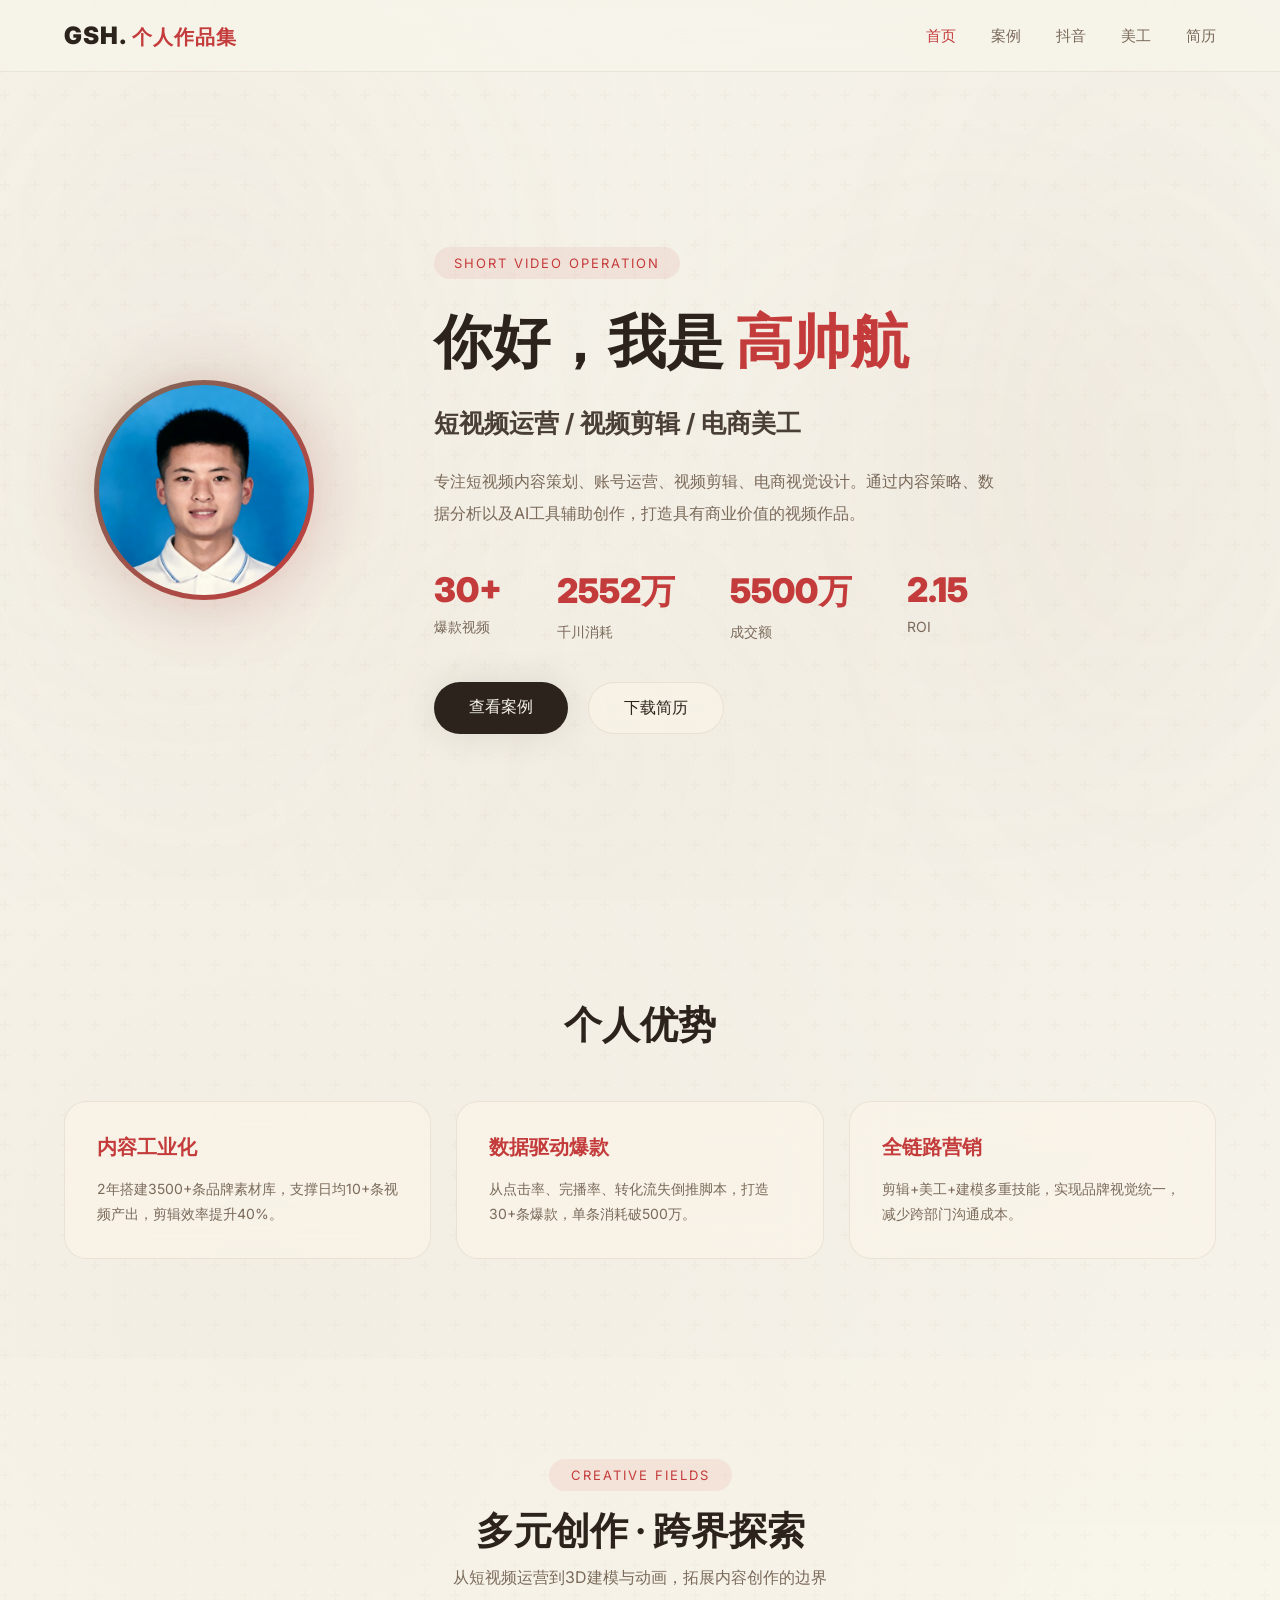
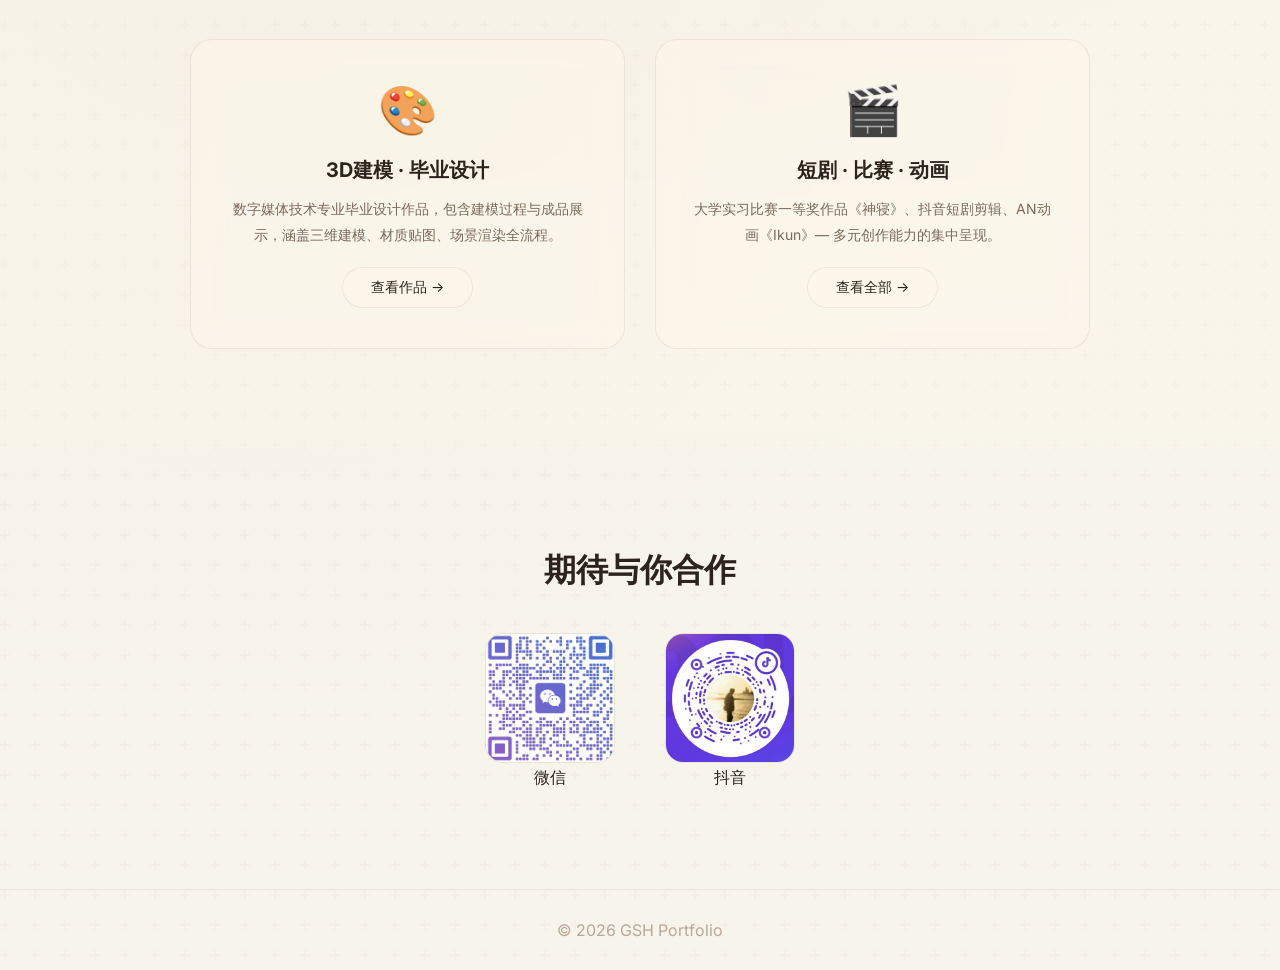
==== commit d5aa4adf: "Update index.html" ====
--- a/index.html
+++ b/index.html
@@ -10,6 +10,7 @@
 </head>
 <body>
 
+    <!-- 导航 -->
     <nav class="navbar">
         <div class="container nav-container">
             <a href="index.html" class="logo">GSH.<span>个人作品集</span></a>
@@ -24,6 +25,7 @@
         </div>
     </nav>
 
+    <!-- Hero -->
     <section class="hero">
         <div class="container hero-grid">
             <div class="avatar-box">
@@ -50,6 +52,7 @@
         </div>
     </section>
 
+    <!-- 个人优势 -->
     <section class="advantages">
         <div class="container">
             <h2>个人优势</h2>
@@ -61,6 +64,51 @@
         </div>
     </section>
 
+    <!-- 创作领域 -->
+    <section class="work-areas">
+        <div class="container">
+            <div class="section-header">
+                <div class="tag">CREATIVE FIELDS</div>
+                <h2>多元创作 · 跨界探索</h2>
+                <p>从短视频运营到3D建模与动画，拓展内容创作的边界</p>
+            </div>
+            <div class="area-grid">
+                <div class="area-card">
+                    <div class="area-icon">🎨</div>
+                    <h3>3D建模 · 毕业设计</h3>
+                    <p>数字媒体技术专业毕业设计作品，包含建模过程与成品展示，涵盖三维建模、材质贴图、场景渲染全流程。</p>
+                    <a href="collection.html?filter=建模" class="area-link">查看作品 →</a>
+                </div>
+                <div class="area-card">
+                    <div class="area-icon">🎬</div>
+                    <h3>短剧 · 比赛 · 动画</h3>
+                    <p>大学实习比赛一等奖作品《神寝》、抖音短剧剪辑、AN动画《Ikun》— 多元创作能力的集中呈现。</p>
+                    <a href="collection.html?filter=all" class="area-link">查看全部 →</a>
+                </div>
+            </div>
+        </div>
+    </section>
+
+    <!-- 联系 -->
+    <section class="contact">
+        <div class="container">
+            <h2>期待与你合作</h2>
+            <div class="qr">
+                <div>
+                    <img src="assets/qr/wechat.jpg" alt="微信">
+                    <p>微信</p>
+                </div>
+                <div>
+                    <img src="assets/qr/douyin.jpg" alt="抖音">
+                    <p>抖音</p>
+                </div>
+            </div>
+        </div>
+    </section>
+
+    <!-- 页脚 -->
+    <footer>© 2026 GSH Portfolio</footer>
+
     <div class="flow-light"></div>
 
     <script src="js/main.js"></script>
--- a/css/style.css
+++ b/css/style.css
@@ -104,7 +104,9 @@
     margin: auto;
 }
 
-/* 导航 */
+/* ========================================
+   导航
+======================================== */
 .navbar {
     position: fixed;
     top: 0;
@@ -169,7 +171,9 @@
     border-radius: 2px;
 }
 
-/* ===== Hero（保留原布局） ===== */
+/* ========================================
+   首页 Hero
+======================================== */
 .hero {
     min-height: 100vh;
     display: flex;
@@ -285,7 +289,9 @@
     box-shadow: 0 0 50px rgba(196, 59, 59, 0.20);
 }
 
-/* 优势 */
+/* ========================================
+   个人优势
+======================================== */
 .advantages { padding: 100px 0; }
 .advantages h2 {
     text-align: center;
@@ -314,7 +320,9 @@
 .advantage-card h3 { color: var(--cinnabar); margin-bottom: 15px; font-size: 20px; }
 .advantage-card p { color: var(--ink-muted); line-height: 1.8; font-size: 14px; }
 
-/* 创作领域 */
+/* ========================================
+   创作领域
+======================================== */
 .work-areas { padding: 100px 0; background: rgba(255, 248, 235, 0.20); }
 .section-header { text-align: center; margin-bottom: 50px; }
 .section-header .tag {
@@ -367,12 +375,17 @@
 }
 .area-link:hover { background: var(--cinnabar); color: var(--paper); border-color: var(--cinnabar); }
 
-/* 联系 */
+/* ========================================
+   联系
+======================================== */
 .contact { padding: 100px 0; text-align: center; }
 .contact h2 { color: var(--ink); font-size: 32px; }
 .qr { display: flex; justify-content: center; gap: 50px; margin-top: 40px; }
 .qr img { width: 130px; border-radius: 18px; border: 1px solid var(--border-subtle); }
 
+/* ========================================
+   页脚
+======================================== */
 footer {
     padding: 30px;
     text-align: center;
@@ -380,7 +393,9 @@
     border-top: 1px solid var(--border-subtle);
 }
 
-/* ===== 响应式（保留原断点） ===== */
+/* ========================================
+   响应式
+======================================== */
 @media (max-width: 768px) {
     .nav-links {
         display: none;
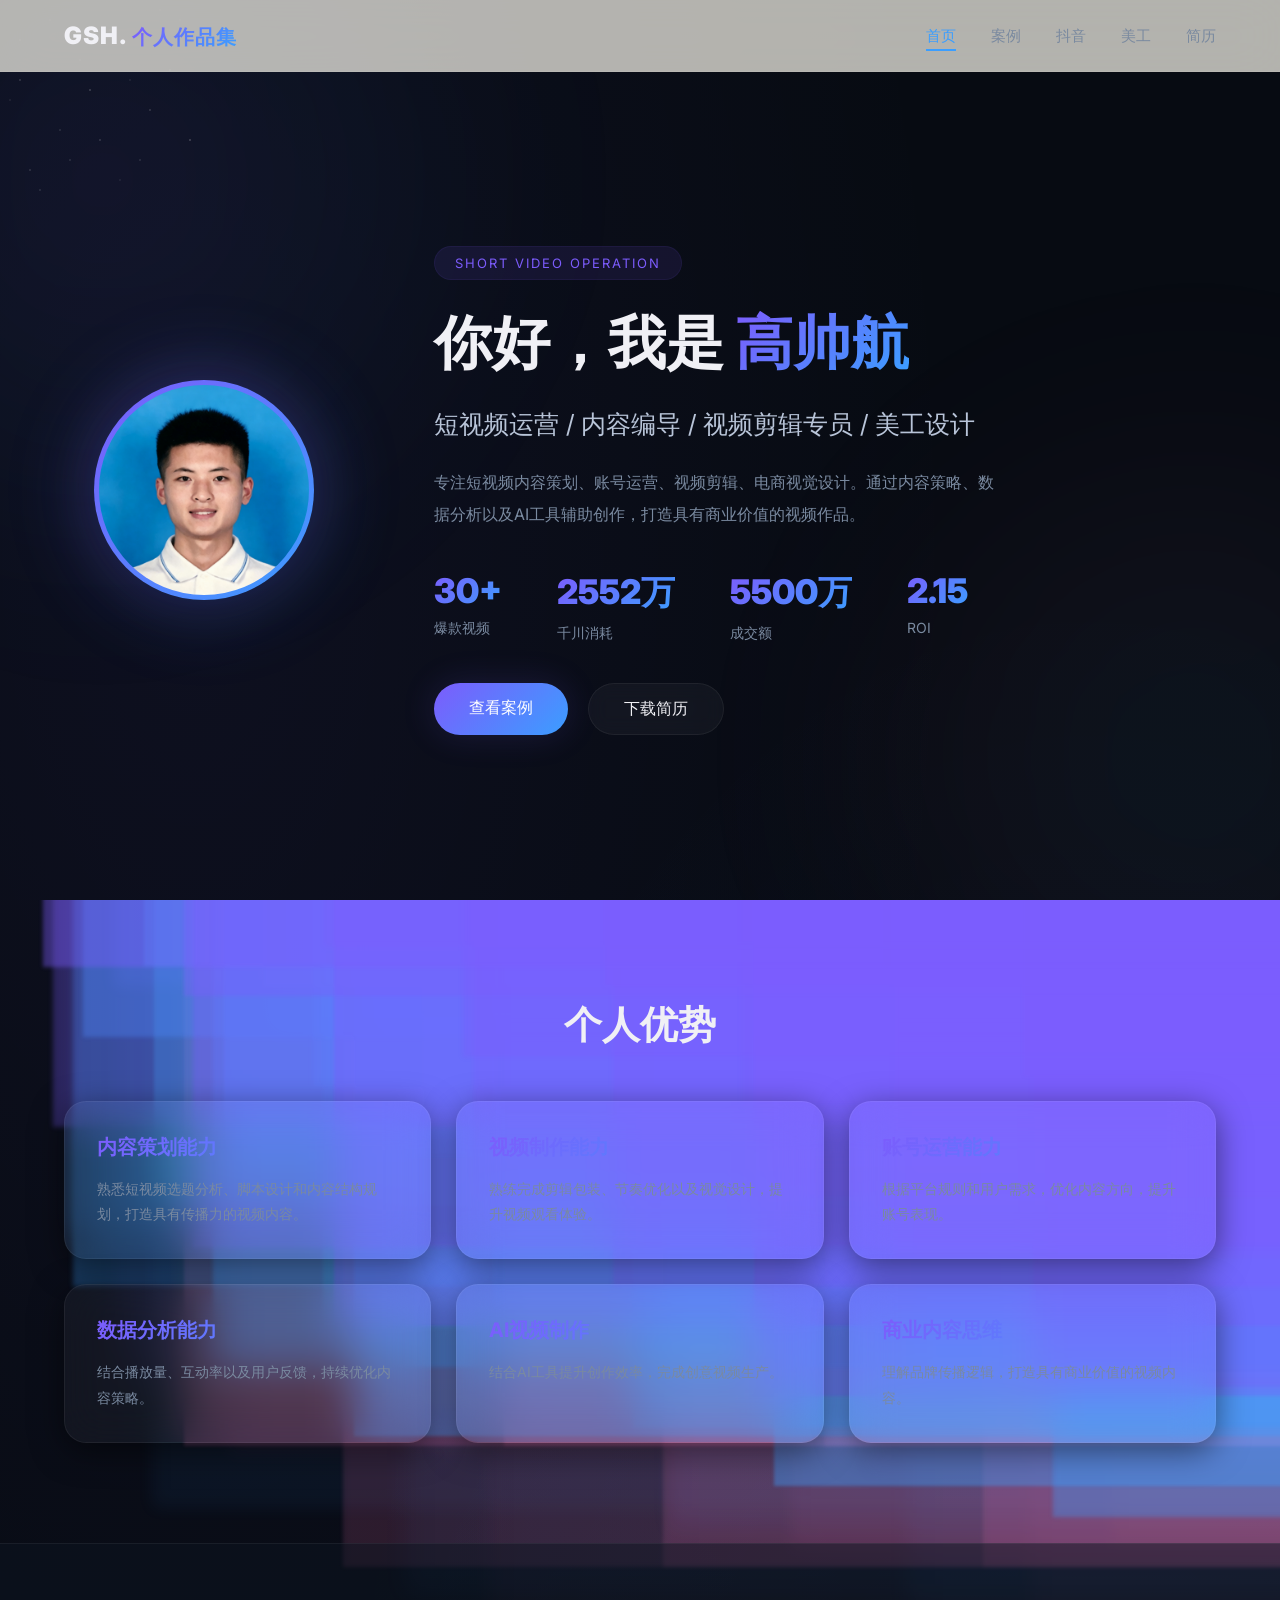
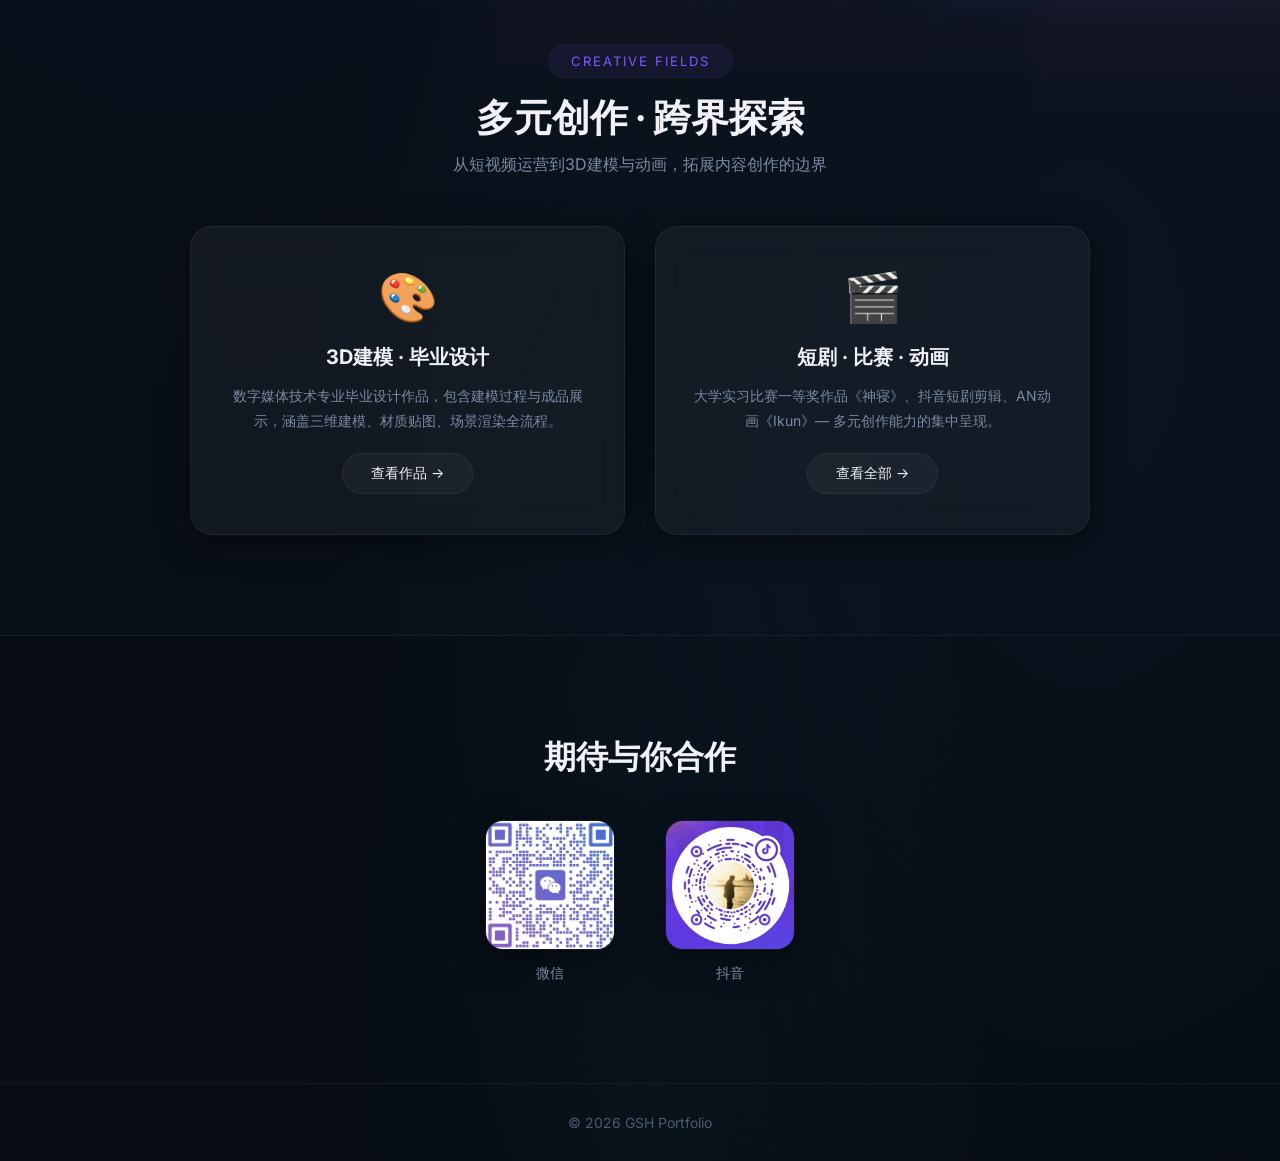
==== commit c3bb9779: "Update index.html" ====
--- a/index.html
+++ b/index.html
@@ -36,7 +36,7 @@
             <div class="hero-content">
                 <div class="tag">SHORT VIDEO OPERATION</div>
                 <h1>你好，我是 <span>高帅航</span></h1>
-                <h2>短视频运营 / 视频剪辑 / 电商美工</h2>
+                <h2>短视频运营 / 内容编导 / 视频剪辑专员 / 美工设计</h2>
                 <p>专注短视频内容策划、账号运营、视频剪辑、电商视觉设计。通过内容策略、数据分析以及AI工具辅助创作，打造具有商业价值的视频作品。</p>
                 <div class="stats">
                     <div><strong class="counter" data-target="30" data-unit="+">0</strong><span>爆款视频</span></div>
@@ -52,14 +52,17 @@
         </div>
     </section>
 
-    <!-- 个人优势 -->
+    <!-- 个人优势（6个模块） -->
     <section class="advantages">
         <div class="container">
             <h2>个人优势</h2>
             <div class="advantage-grid">
-                <div class="advantage-card"><h3>内容工业化</h3><p>2年搭建3500+条品牌素材库，支撑日均10+条视频产出，剪辑效率提升40%。</p></div>
-                <div class="advantage-card"><h3>数据驱动爆款</h3><p>从点击率、完播率、转化流失倒推脚本，打造30+条爆款，单条消耗破500万。</p></div>
-                <div class="advantage-card"><h3>全链路营销</h3><p>剪辑+美工+建模多重技能，实现品牌视觉统一，减少跨部门沟通成本。</p></div>
+                <div class="advantage-card"><h3>内容策划能力</h3><p>熟悉短视频选题分析、脚本设计和内容结构规划，打造具有传播力的视频内容。</p></div>
+                <div class="advantage-card"><h3>视频制作能力</h3><p>熟练完成剪辑包装、节奏优化以及视觉设计，提升视频观看体验。</p></div>
+                <div class="advantage-card"><h3>账号运营能力</h3><p>根据平台规则和用户需求，优化内容方向，提升账号表现。</p></div>
+                <div class="advantage-card"><h3>数据分析能力</h3><p>结合播放量、互动率以及用户反馈，持续优化内容策略。</p></div>
+                <div class="advantage-card"><h3>AI视频制作</h3><p>结合AI工具提升创作效率，完成创意视频生产。</p></div>
+                <div class="advantage-card"><h3>商业内容思维</h3><p>理解品牌传播逻辑，打造具有商业价值的视频内容。</p></div>
             </div>
         </div>
     </section>
@@ -110,6 +113,7 @@
     <footer>© 2026 GSH Portfolio</footer>
 
     <div class="flow-light"></div>
+    <div class="stardust"></div>
 
     <script src="js/main.js"></script>
 </body>
--- a/css/style.css
+++ b/css/style.css
@@ -1,10 +1,14 @@
 /*
-=====================================
+============================================================
 GSH Portfolio · style.css
-方案A：宣纸雅士风 · 仅换色，保留布局
-=====================================
+方向4：粒子星云 · 宇宙叙事
+深蓝黑底 + 动态发光粒子 + 毛玻璃卡片
+============================================================
 */
 
+/* ============================================================
+   全局重置 & 基础
+============================================================ */
 *,
 *::before,
 *::after {
@@ -14,52 +18,209 @@
 }
 
 :root {
-    --paper: #f7f4eb;
-    --ink: #2c241c;
-    --ink-light: #4a3f36;
-    --ink-muted: #7a6a5a;
-    --ink-faint: #b8a898;
-    --cinnabar: #c43b3b;
-    --cinnabar-light: rgba(196, 59, 59, 0.08);
-    --cinnabar-glow: rgba(196, 59, 59, 0.12);
-    --border-subtle: rgba(180, 160, 140, 0.20);
-    --card-bg: rgba(255, 248, 235, 0.40);
+    /* ----- 深邃星云色板 ----- */
+    --bg-deep: #070b12;
+    --bg-mid: #0d1421;
+    --bg-card: rgba(255, 255, 255, 0.04);
+    --bg-card-hover: rgba(255, 255, 255, 0.07);
+    --text-primary: #f0f0f5;
+    --text-secondary: #b8c4d8;
+    --text-muted: #7a8aa0;
+    --text-faint: #4a5a70;
+
+    /* ----- 星云发光色 ----- */
+    --nebula-purple: #7c5cfc;
+    --nebula-blue: #3b9eff;
+    --nebula-cyan: #22d3ee;
+    --nebula-pink: #f472b6;
+    --nebula-gold: #fbbf24;
+
+    /* ----- 玻璃卡片 ----- */
+    --glass-border: rgba(255, 255, 255, 0.06);
+    --glass-shadow: rgba(0, 0, 0, 0.50);
+    --glass-blur: 20px;
+
+    /* ----- 强调色 ----- */
+    --accent: var(--nebula-purple);
+    --accent-glow: rgba(124, 92, 252, 0.25);
+    --accent-gradient: linear-gradient(135deg, var(--nebula-purple), var(--nebula-blue));
+
+    /* ----- 字体 ----- */
     --font-sans: 'Inter', 'PingFang SC', 'Microsoft YaHei', sans-serif;
-}
-
-html { scroll-behavior: smooth; }
+
+    /* ----- 粒子尺寸控制 ----- */
+    --particle-size-1: 3px;
+    --particle-size-2: 5px;
+    --particle-size-3: 8px;
+    --particle-size-4: 12px;
+}
+
+html {
+    scroll-behavior: smooth;
+}
 
 body {
     font-family: var(--font-sans);
-    background-color: var(--paper);
-    background-image:
-        radial-gradient(ellipse at 20% 50%, rgba(200, 180, 160, 0.10) 0%, transparent 60%),
-        radial-gradient(ellipse at 80% 20%, rgba(180, 160, 140, 0.06) 0%, transparent 50%),
-        url("data:image/svg+xml,%3Csvg width='60' height='60' viewBox='0 0 60 60' xmlns='http://www.w3.org/2000/svg'%3E%3Cg fill='none' fill-rule='evenodd'%3E%3Cg fill='%23c8b8a8' fill-opacity='0.08'%3E%3Cpath d='M36 34v-4h-2v4h-4v2h4v4h2v-4h4v-2h-4zm0-30V0h-2v4h-4v2h4v4h2V6h4V4h-4zM6 34v-4H4v4H0v2h4v4h2v-4h4v-2H6zM6 4V0H4v4H0v2h4v4h2V6h4V4H6z'/%3E%3C/g%3E%3C/g%3E%3C/svg%3E");
-    color: var(--ink);
+    background-color: var(--bg-deep);
+    color: var(--text-primary);
     min-height: 100vh;
     overflow-x: hidden;
-}
-
+    /* 微弱的星云底色光晕 */
+    background-image:
+        radial-gradient(ellipse at 15% 20%, rgba(124, 92, 252, 0.06) 0%, transparent 50%),
+        radial-gradient(ellipse at 85% 70%, rgba(59, 158, 255, 0.05) 0%, transparent 50%),
+        radial-gradient(ellipse at 50% 100%, rgba(34, 211, 238, 0.03) 0%, transparent 40%);
+}
+
+/* ============================================================
+   🌟 粒子星云系统（纯CSS · 无需Canvas）
+   由多层伪元素 + box-shadow 模拟数百个发光粒子
+============================================================ */
+
+/* ----- 第1层：深层星云（大粒子 · 缓慢浮动） ----- */
 body::before {
     content: "";
     position: fixed;
     inset: 0;
     z-index: -1;
     pointer-events: none;
-    background-image:
-        radial-gradient(circle at 15% 25%, rgba(200, 180, 160, 0.06) 0%, transparent 45%),
-        radial-gradient(circle at 75% 55%, rgba(200, 180, 160, 0.04) 0%, transparent 40%),
-        radial-gradient(circle at 45% 85%, rgba(180, 160, 140, 0.03) 0%, transparent 35%);
-    animation: paperGlow 8s ease-in-out infinite alternate;
-}
-
-@keyframes paperGlow {
-    0% { opacity: 0.5; }
-    50% { opacity: 1; }
-    100% { opacity: 0.6; }
-}
-
+
+    /* 大粒子群 —— 用 box-shadow 生成 60 个发光点 */
+    box-shadow:
+        /* 紫色系大粒子 */
+        120px 80px 12px 6px rgba(124, 92, 252, 0.15),
+        340px 220px 18px 8px rgba(124, 92, 252, 0.10),
+        560px 140px 14px 6px rgba(124, 92, 252, 0.12),
+        780px 340px 20px 10px rgba(124, 92, 252, 0.08),
+        1020px 180px 16px 8px rgba(124, 92, 252, 0.10),
+        130px 460px 22px 12px rgba(124, 92, 252, 0.06),
+        380px 520px 16px 8px rgba(124, 92, 252, 0.10),
+        640px 480px 24px 14px rgba(124, 92, 252, 0.06),
+        880px 560px 18px 10px rgba(124, 92, 252, 0.08),
+        1140px 420px 20px 10px rgba(124, 92, 252, 0.06),
+        /* 蓝色系大粒子 */
+        80px 320px 16px 8px rgba(59, 158, 255, 0.12),
+        280px 120px 22px 12px rgba(59, 158, 255, 0.08),
+        480px 380px 18px 10px rgba(59, 158, 255, 0.10),
+        720px 80px 14px 6px rgba(59, 158, 255, 0.12),
+        960px 300px 20px 10px rgba(59, 158, 255, 0.08),
+        160px 600px 16px 8px rgba(59, 158, 255, 0.06),
+        420px 680px 24px 14px rgba(59, 158, 255, 0.06),
+        680px 620px 18px 10px rgba(59, 158, 255, 0.08),
+        920px 700px 22px 12px rgba(59, 158, 255, 0.06),
+        1180px 540px 16px 8px rgba(59, 158, 255, 0.08),
+        /* 粉色系大粒子 */
+        200px 180px 14px 6px rgba(244, 114, 182, 0.08),
+        440px 60px 18px 8px rgba(244, 114, 182, 0.06),
+        660px 240px 20px 10px rgba(244, 114, 182, 0.06),
+        900px 120px 16px 8px rgba(244, 114, 182, 0.08),
+        1080px 380px 22px 12px rgba(244, 114, 182, 0.06),
+        240px 540px 18px 10px rgba(244, 114, 182, 0.06),
+        500px 760px 20px 10px rgba(244, 114, 182, 0.04),
+        800px 640px 16px 8px rgba(244, 114, 182, 0.06),
+        1040px 800px 18px 10px rgba(244, 114, 182, 0.04),
+        /* 金色系大粒子（少量点缀） */
+        180px 500px 12px 6px rgba(251, 191, 36, 0.04),
+        520px 300px 14px 8px rgba(251, 191, 36, 0.04),
+        860px 460px 12px 6px rgba(251, 191, 36, 0.03),
+        1120px 640px 14px 8px rgba(251, 191, 36, 0.03);
+
+    animation: particleFloatLarge 20s ease-in-out infinite alternate;
+    will-change: transform;
+}
+
+@keyframes particleFloatLarge {
+    0% { transform: translate(0px, 0px) scale(1); }
+    25% { transform: translate(15px, -12px) scale(1.02); }
+    50% { transform: translate(-8px, 18px) scale(0.98); }
+    75% { transform: translate(20px, 8px) scale(1.01); }
+    100% { transform: translate(-12px, -15px) scale(1.03); }
+}
+
+/* ----- 第2层：中小粒子（密集 · 灵动闪烁） ----- */
+body::after {
+    content: "";
+    position: fixed;
+    inset: 0;
+    z-index: -1;
+    pointer-events: none;
+
+    /* 中小粒子群 —— 约 120 个光点，更亮更密 */
+    box-shadow:
+        /* 紫色小粒子 */
+        45px 65px 4px 2px rgba(124, 92, 252, 0.40),
+        185px 95px 3px 1px rgba(124, 92, 252, 0.35),
+        325px 45px 5px 2px rgba(124, 92, 252, 0.30),
+        465px 155px 4px 2px rgba(124, 92, 252, 0.35),
+        605px 85px 3px 1px rgba(124, 92, 252, 0.40),
+        745px 205px 5px 2px rgba(124, 92, 252, 0.30),
+        885px 65px 4px 2px rgba(124, 92, 252, 0.35),
+        1025px 175px 3px 1px rgba(124, 92, 252, 0.40),
+        55px 225px 5px 2px rgba(124, 92, 252, 0.30),
+        195px 345px 4px 2px rgba(124, 92, 252, 0.35),
+        335px 425px 3px 1px rgba(124, 92, 252, 0.40),
+        475px 295px 5px 2px rgba(124, 92, 252, 0.30),
+        615px 385px 4px 2px rgba(124, 92, 252, 0.35),
+        755px 495px 3px 1px rgba(124, 92, 252, 0.40),
+        895px 355px 5px 2px rgba(124, 92, 252, 0.30),
+        1035px 485px 4px 2px rgba(124, 92, 252, 0.35),
+        1155px 145px 3px 1px rgba(124, 92, 252, 0.40),
+        /* 蓝色小粒子 */
+        85px 135px 4px 2px rgba(59, 158, 255, 0.35),
+        225px 255px 3px 1px rgba(59, 158, 255, 0.40),
+        365px 115px 5px 2px rgba(59, 158, 255, 0.30),
+        505px 245px 4px 2px rgba(59, 158, 255, 0.35),
+        645px 135px 3px 1px rgba(59, 158, 255, 0.40),
+        785px 265px 5px 2px rgba(59, 158, 255, 0.30),
+        925px 125px 4px 2px rgba(59, 158, 255, 0.35),
+        1065px 255px 3px 1px rgba(59, 158, 255, 0.40),
+        75px 385px 5px 2px rgba(59, 158, 255, 0.30),
+        215px 465px 4px 2px rgba(59, 158, 255, 0.35),
+        355px 535px 3px 1px rgba(59, 158, 255, 0.40),
+        495px 405px 5px 2px rgba(59, 158, 255, 0.30),
+        635px 525px 4px 2px rgba(59, 158, 255, 0.35),
+        775px 585px 3px 1px rgba(59, 158, 255, 0.40),
+        915px 475px 5px 2px rgba(59, 158, 255, 0.30),
+        1055px 615px 4px 2px rgba(59, 158, 255, 0.35),
+        /* 青色小粒子（星云亮点） */
+        145px 65px 3px 1px rgba(34, 211, 238, 0.30),
+        315px 185px 4px 2px rgba(34, 211, 238, 0.25),
+        485px 65px 3px 1px rgba(34, 211, 238, 0.30),
+        655px 185px 4px 2px rgba(34, 211, 238, 0.25),
+        825px 65px 3px 1px rgba(34, 211, 238, 0.30),
+        995px 185px 4px 2px rgba(34, 211, 238, 0.25),
+        155px 305px 3px 1px rgba(34, 211, 238, 0.25),
+        325px 425px 4px 2px rgba(34, 211, 238, 0.20),
+        495px 305px 3px 1px rgba(34, 211, 238, 0.25),
+        665px 425px 4px 2px rgba(34, 211, 238, 0.20),
+        835px 305px 3px 1px rgba(34, 211, 238, 0.25),
+        1005px 425px 4px 2px rgba(34, 211, 238, 0.20),
+        /* 粉色小粒子 */
+        265px 85px 3px 1px rgba(244, 114, 182, 0.25),
+        425px 205px 4px 2px rgba(244, 114, 182, 0.20),
+        585px 85px 3px 1px rgba(244, 114, 182, 0.25),
+        745px 205px 4px 2px rgba(244, 114, 182, 0.20),
+        905px 85px 3px 1px rgba(244, 114, 182, 0.25),
+        1065px 205px 4px 2px rgba(244, 114, 182, 0.20),
+        185px 545px 3px 1px rgba(244, 114, 182, 0.20),
+        345px 665px 4px 2px rgba(244, 114, 182, 0.15),
+        505px 545px 3px 1px rgba(244, 114, 182, 0.20),
+        665px 665px 4px 2px rgba(244, 114, 182, 0.15),
+        825px 545px 3px 1px rgba(244, 114, 182, 0.20),
+        985px 665px 4px 2px rgba(244, 114, 182, 0.15);
+
+    animation: particleFloatSmall 12s ease-in-out infinite alternate;
+    will-change: transform;
+}
+
+@keyframes particleFloatSmall {
+    0% { transform: translate(0px, 0px) scale(1); }
+    33% { transform: translate(-10px, 8px) scale(1.05); }
+    66% { transform: translate(12px, -6px) scale(0.95); }
+    100% { transform: translate(-6px, 14px) scale(1.03); }
+}
+
+/* ----- 第3层：星云光晕（大范围柔光，与粒子分离，不遮挡卡片） ----- */
 .flow-light {
     position: fixed;
     inset: 0;
@@ -71,42 +232,95 @@
 .flow-light::before {
     content: "";
     position: absolute;
-    top: -30%;
-    left: -20%;
-    width: 70%;
-    height: 160%;
-    background: radial-gradient(ellipse at center, rgba(200, 180, 160, 0.06) 0%, rgba(180, 160, 140, 0.02) 35%, transparent 60%);
-    filter: blur(60px);
-    animation: flowLightMove 14s ease-in-out infinite alternate;
+    top: -20%;
+    left: -10%;
+    width: 60%;
+    height: 100%;
+    background: radial-gradient(ellipse at 30% 40%, rgba(124, 92, 252, 0.08) 0%, rgba(59, 158, 255, 0.04) 30%, transparent 60%);
+    filter: blur(80px);
+    animation: nebulaDrift1 18s ease-in-out infinite alternate;
 }
 
 .flow-light::after {
     content: "";
     position: absolute;
-    bottom: -30%;
-    right: -20%;
-    width: 60%;
-    height: 160%;
-    background: radial-gradient(ellipse at center, rgba(180, 160, 140, 0.04) 0%, rgba(160, 140, 120, 0.01) 35%, transparent 60%);
-    filter: blur(70px);
-    animation: flowLightMove 18s ease-in-out infinite alternate-reverse;
-}
-
-@keyframes flowLightMove {
-    0% { transform: translateX(-10%) translateY(-8%) scale(1); opacity: 0.3; }
-    40% { transform: translateX(25%) translateY(12%) scale(1.15); opacity: 0.7; }
-    70% { transform: translateX(50%) translateY(-5%) scale(1.05); opacity: 0.4; }
-    100% { transform: translateX(70%) translateY(10%) scale(1.2); opacity: 0.3; }
-}
-
+    bottom: -20%;
+    right: -10%;
+    width: 55%;
+    height: 90%;
+    background: radial-gradient(ellipse at 70% 60%, rgba(34, 211, 238, 0.06) 0%, rgba(244, 114, 182, 0.04) 30%, transparent 60%);
+    filter: blur(90px);
+    animation: nebulaDrift2 22s ease-in-out infinite alternate-reverse;
+}
+
+@keyframes nebulaDrift1 {
+    0% { transform: translate(0, 0) scale(1); opacity: 0.6; }
+    50% { transform: translate(8%, 5%) scale(1.15); opacity: 1; }
+    100% { transform: translate(-5%, 10%) scale(0.9); opacity: 0.7; }
+}
+
+@keyframes nebulaDrift2 {
+    0% { transform: translate(0, 0) scale(1); opacity: 0.5; }
+    50% { transform: translate(-10%, -5%) scale(1.2); opacity: 0.9; }
+    100% { transform: translate(8%, -10%) scale(0.85); opacity: 0.6; }
+}
+
+/* ----- 第4层：微闪烁星尘（极小亮点，随机闪烁） ----- */
+.stardust {
+    position: fixed;
+    inset: 0;
+    z-index: -1;
+    pointer-events: none;
+}
+
+.stardust::before {
+    content: "";
+    position: absolute;
+    width: 100%;
+    height: 100%;
+    background-image:
+        radial-gradient(1px 1px at 10% 20%, rgba(255,255,255,0.4), transparent),
+        radial-gradient(1px 1px at 30% 65%, rgba(255,255,255,0.3), transparent),
+        radial-gradient(1.5px 1.5px at 55% 15%, rgba(255,255,255,0.5), transparent),
+        radial-gradient(1px 1px at 70% 80%, rgba(255,255,255,0.3), transparent),
+        radial-gradient(1px 1px at 85% 35%, rgba(255,255,255,0.4), transparent),
+        radial-gradient(1.5px 1.5px at 15% 85%, rgba(255,255,255,0.2), transparent),
+        radial-gradient(1px 1px at 45% 45%, rgba(255,255,255,0.5), transparent),
+        radial-gradient(1px 1px at 90% 10%, rgba(255,255,255,0.3), transparent),
+        radial-gradient(1px 1px at 5% 50%, rgba(255,255,255,0.2), transparent),
+        radial-gradient(1px 1px at 75% 55%, rgba(255,255,255,0.4), transparent),
+        radial-gradient(1px 1px at 25% 10%, rgba(255,255,255,0.3), transparent),
+        radial-gradient(1px 1px at 60% 90%, rgba(255,255,255,0.2), transparent),
+        radial-gradient(1.5px 1.5px at 95% 70%, rgba(255,255,255,0.3), transparent),
+        radial-gradient(1px 1px at 40% 30%, rgba(255,255,255,0.4), transparent),
+        radial-gradient(1px 1px at 80% 5%, rgba(255,255,255,0.2), transparent),
+        radial-gradient(1px 1px at 20% 95%, rgba(255,255,255,0.3), transparent),
+        radial-gradient(1px 1px at 50% 70%, rgba(255,255,255,0.4), transparent),
+        radial-gradient(1px 1px at 65% 40%, rgba(255,255,255,0.2), transparent),
+        radial-gradient(1px 1px at 35% 80%, rgba(255,255,255,0.3), transparent),
+        radial-gradient(1px 1px at 10% 40%, rgba(255,255,255,0.4), transparent);
+    background-size: 200px 200px;
+    background-repeat: no-repeat;
+    animation: twinkle 4s ease-in-out infinite alternate;
+}
+
+@keyframes twinkle {
+    0% { opacity: 0.4; }
+    50% { opacity: 0.9; }
+    100% { opacity: 0.5; }
+}
+
+/* ============================================================
+   Container
+============================================================ */
 .container {
     width: min(1200px, 90%);
     margin: auto;
 }
 
-/* ========================================
-   导航
-======================================== */
+/* ============================================================
+   导航栏 · 深色毛玻璃
+============================================================ */
 .navbar {
     position: fixed;
     top: 0;
@@ -114,10 +328,10 @@
     width: 100%;
     height: 72px;
     z-index: 999;
-    background: rgba(247, 244, 235, 0.72);
+    background: rgba(7, 11, 18, 0.70);
     backdrop-filter: blur(25px);
     -webkit-backdrop-filter: blur(25px);
-    border-bottom: 1px solid var(--border-subtle);
+    border-bottom: 1px solid var(--glass-border);
 }
 
 .nav-container {
@@ -132,10 +346,13 @@
     font-weight: 900;
     letter-spacing: 1px;
     text-decoration: none;
-    color: var(--ink);
+    color: var(--text-primary);
 }
 .logo span {
-    color: var(--cinnabar);
+    background: var(--accent-gradient);
+    -webkit-background-clip: text;
+    -webkit-text-fill-color: transparent;
+    background-clip: text;
     font-size: 20px;
     margin-left: 4px;
 }
@@ -147,12 +364,16 @@
 }
 .nav-links a {
     text-decoration: none;
-    color: var(--ink-muted);
+    color: var(--text-muted);
     font-size: 15px;
     transition: .3s;
 }
-.nav-links a:hover { color: var(--ink); }
-.nav-links .active { color: var(--cinnabar); }
+.nav-links a:hover { color: var(--text-primary); }
+.nav-links .active {
+    color: var(--nebula-blue);
+    border-bottom: 2px solid var(--nebula-blue);
+    padding-bottom: 4px;
+}
 
 .menu-toggle {
     display: none;
@@ -167,18 +388,19 @@
     display: block;
     width: 26px;
     height: 2px;
-    background: var(--ink);
+    background: var(--text-primary);
     border-radius: 2px;
 }
 
-/* ========================================
+/* ============================================================
    首页 Hero
-======================================== */
+============================================================ */
 .hero {
     min-height: 100vh;
     display: flex;
     align-items: center;
     padding-top: 80px;
+    position: relative;
 }
 .hero-grid {
     display: grid;
@@ -187,67 +409,85 @@
     align-items: center;
 }
 
+/* ----- 头像环（星云渐变） ----- */
 .avatar-box { display: flex; justify-content: center; }
 .avatar-ring {
     width: 220px;
     height: 220px;
     padding: 5px;
     border-radius: 50%;
-    background: linear-gradient(135deg, var(--ink-muted), var(--cinnabar));
+    background: var(--accent-gradient);
     position: relative;
     transition: .5s;
-    box-shadow: 0 0 30px rgba(196, 59, 59, 0.08);
+    box-shadow: 0 0 60px rgba(124, 92, 252, 0.15);
 }
 .avatar-ring::before {
     content: "";
     position: absolute;
     inset: -18px;
     border-radius: 50%;
-    background: linear-gradient(135deg, var(--ink-muted), var(--cinnabar));
-    filter: blur(30px);
+    background: var(--accent-gradient);
+    filter: blur(40px);
     opacity: .15;
     z-index: -1;
     transition: .5s;
 }
-.avatar-ring:hover { transform: scale(1.06) rotateY(8deg); }
-.avatar-ring:hover::before { opacity: .4; filter: blur(45px); }
+.avatar-ring:hover {
+    transform: scale(1.06) rotateY(8deg);
+    box-shadow: 0 0 80px rgba(124, 92, 252, 0.25);
+}
+.avatar-ring:hover::before {
+    opacity: .35;
+    filter: blur(55px);
+}
 .avatar {
     width: 100%;
     height: 100%;
     object-fit: cover;
     border-radius: 50%;
     display: block;
-}
-
+    background: var(--bg-deep);
+}
+
+/* ----- 标签 ----- */
 .tag {
     display: inline-block;
     padding: 8px 20px;
     border-radius: 30px;
-    background: var(--cinnabar-light);
-    color: var(--cinnabar);
+    background: rgba(124, 92, 252, 0.10);
+    color: var(--nebula-purple);
     font-size: 13px;
     letter-spacing: 2px;
-}
-
+    border: 1px solid rgba(124, 92, 252, 0.08);
+}
+
+/* ----- 文字内容 ----- */
 .hero-content h1 {
     font-size: 58px;
     margin: 25px 0;
     font-weight: 900;
-    color: var(--ink);
-}
-.hero-content h1 span { color: var(--cinnabar); }
+    color: var(--text-primary);
+}
+.hero-content h1 span {
+    background: var(--accent-gradient);
+    -webkit-background-clip: text;
+    -webkit-text-fill-color: transparent;
+    background-clip: text;
+}
 .hero-content h2 {
     font-size: 25px;
     margin-bottom: 25px;
-    color: var(--ink-light);
+    color: var(--text-secondary);
+    font-weight: 400;
 }
 .hero-content p {
     max-width: 560px;
-    color: var(--ink-muted);
+    color: var(--text-muted);
     line-height: 2;
     font-size: 16px;
 }
 
+/* ----- 数据看板（星云数字） ----- */
 .stats {
     display: flex;
     gap: 55px;
@@ -257,47 +497,57 @@
     display: block;
     font-size: 34px;
     font-weight: 900;
-    color: var(--cinnabar);
+    background: var(--accent-gradient);
+    -webkit-background-clip: text;
+    -webkit-text-fill-color: transparent;
+    background-clip: text;
 }
 .stats span {
     display: block;
     margin-top: 8px;
     font-size: 14px;
-    color: var(--ink-muted);
-}
-
+    color: var(--text-muted);
+}
+
+/* ----- 按钮 ----- */
 .buttons { display: flex; gap: 20px; }
 .btn {
     padding: 14px 35px;
     border-radius: 50px;
-    border: 1px solid var(--border-subtle);
+    border: 1px solid var(--glass-border);
     text-decoration: none;
-    color: var(--ink);
+    color: var(--text-primary);
     transition: .3s;
-    background: var(--card-bg);
+    background: var(--bg-card);
     backdrop-filter: blur(10px);
-}
-.btn:hover { transform: translateY(-5px); border-color: var(--cinnabar); }
+    font-weight: 500;
+}
+.btn:hover {
+    transform: translateY(-5px);
+    border-color: var(--nebula-purple);
+    background: var(--bg-card-hover);
+    box-shadow: 0 8px 30px rgba(124, 92, 252, 0.10);
+}
 .btn.primary {
-    background: var(--ink);
+    background: var(--accent-gradient);
     border: none;
-    color: var(--paper);
-    box-shadow: 0 0 35px rgba(44, 36, 28, 0.10);
+    color: #fff;
+    box-shadow: 0 0 35px rgba(124, 92, 252, 0.15);
 }
 .btn.primary:hover {
-    background: var(--cinnabar);
-    box-shadow: 0 0 50px rgba(196, 59, 59, 0.20);
-}
-
-/* ========================================
+    box-shadow: 0 0 55px rgba(124, 92, 252, 0.25);
+    transform: translateY(-5px);
+}
+
+/* ============================================================
    个人优势
-======================================== */
+============================================================ */
 .advantages { padding: 100px 0; }
 .advantages h2 {
     text-align: center;
     font-size: 38px;
     margin-bottom: 50px;
-    color: var(--ink);
+    color: var(--text-primary);
 }
 .advantage-grid {
     display: grid;
@@ -307,36 +557,63 @@
 .advantage-card {
     padding: 32px;
     border-radius: 22px;
-    background: var(--card-bg);
-    border: 1px solid var(--border-subtle);
+    background: var(--bg-card);
+    border: 1px solid var(--glass-border);
     backdrop-filter: blur(20px);
+    -webkit-backdrop-filter: blur(20px);
     transition: .35s;
+    box-shadow: 0 8px 32px var(--glass-shadow);
 }
 .advantage-card:hover {
     transform: translateY(-10px);
-    border-color: var(--cinnabar-glow);
-    box-shadow: 0 20px 60px rgba(196, 59, 59, 0.04);
-}
-.advantage-card h3 { color: var(--cinnabar); margin-bottom: 15px; font-size: 20px; }
-.advantage-card p { color: var(--ink-muted); line-height: 1.8; font-size: 14px; }
-
-/* ========================================
+    border-color: rgba(124, 92, 252, 0.20);
+    background: var(--bg-card-hover);
+    box-shadow: 0 20px 60px rgba(0, 0, 0, 0.30);
+}
+.advantage-card h3 {
+    background: var(--accent-gradient);
+    -webkit-background-clip: text;
+    -webkit-text-fill-color: transparent;
+    background-clip: text;
+    margin-bottom: 15px;
+    font-size: 20px;
+}
+.advantage-card p {
+    color: var(--text-muted);
+    line-height: 1.8;
+    font-size: 14px;
+}
+
+/* ============================================================
    创作领域
-======================================== */
-.work-areas { padding: 100px 0; background: rgba(255, 248, 235, 0.20); }
+============================================================ */
+.work-areas {
+    padding: 100px 0;
+    background: rgba(13, 20, 33, 0.50);
+    border-top: 1px solid var(--glass-border);
+    border-bottom: 1px solid var(--glass-border);
+}
 .section-header { text-align: center; margin-bottom: 50px; }
 .section-header .tag {
     display: inline-block;
     padding: 8px 22px;
     border-radius: 30px;
-    background: var(--cinnabar-light);
-    color: var(--cinnabar);
+    background: rgba(124, 92, 252, 0.08);
+    color: var(--nebula-purple);
     font-size: 13px;
     letter-spacing: 2px;
     margin-bottom: 15px;
-}
-.section-header h2 { font-size: 38px; color: var(--ink); margin-bottom: 10px; }
-.section-header p { color: var(--ink-muted); font-size: 16px; }
+    border: 1px solid rgba(124, 92, 252, 0.06);
+}
+.section-header h2 {
+    font-size: 38px;
+    color: var(--text-primary);
+    margin-bottom: 10px;
+}
+.section-header p {
+    color: var(--text-muted);
+    font-size: 16px;
+}
 
 .area-grid {
     display: grid;
@@ -348,67 +625,111 @@
 .area-card {
     padding: 40px 35px;
     border-radius: 22px;
-    background: var(--card-bg);
-    border: 1px solid var(--border-subtle);
+    background: var(--bg-card);
+    border: 1px solid var(--glass-border);
     backdrop-filter: blur(15px);
+    -webkit-backdrop-filter: blur(15px);
     transition: .4s;
     text-align: center;
+    box-shadow: 0 8px 32px var(--glass-shadow);
 }
 .area-card:hover {
     transform: translateY(-10px);
-    border-color: var(--cinnabar-glow);
-    box-shadow: 0 20px 60px rgba(196, 59, 59, 0.04);
+    border-color: rgba(124, 92, 252, 0.15);
+    background: var(--bg-card-hover);
+    box-shadow: 0 20px 60px rgba(0, 0, 0, 0.30);
 }
 .area-icon { font-size: 48px; margin-bottom: 18px; display: block; }
-.area-card h3 { font-size: 20px; color: var(--ink); margin-bottom: 12px; }
-.area-card p { color: var(--ink-muted); font-size: 14px; line-height: 1.8; margin-bottom: 20px; }
+.area-card h3 {
+    font-size: 20px;
+    color: var(--text-primary);
+    margin-bottom: 12px;
+}
+.area-card p {
+    color: var(--text-muted);
+    font-size: 14px;
+    line-height: 1.8;
+    margin-bottom: 20px;
+}
 .area-link {
     display: inline-block;
     padding: 10px 28px;
     border-radius: 30px;
-    color: var(--ink);
-    background: var(--card-bg);
-    border: 1px solid var(--border-subtle);
+    color: var(--text-primary);
+    background: var(--bg-card);
+    border: 1px solid var(--glass-border);
     text-decoration: none;
     transition: .3s;
     font-size: 14px;
 }
-.area-link:hover { background: var(--cinnabar); color: var(--paper); border-color: var(--cinnabar); }
-
-/* ========================================
+.area-link:hover {
+    background: var(--accent-gradient);
+    color: #fff;
+    border-color: transparent;
+    box-shadow: 0 0 30px rgba(124, 92, 252, 0.15);
+}
+
+/* ============================================================
    联系
-======================================== */
+============================================================ */
 .contact { padding: 100px 0; text-align: center; }
-.contact h2 { color: var(--ink); font-size: 32px; }
-.qr { display: flex; justify-content: center; gap: 50px; margin-top: 40px; }
-.qr img { width: 130px; border-radius: 18px; border: 1px solid var(--border-subtle); }
-
-/* ========================================
+.contact h2 {
+    color: var(--text-primary);
+    font-size: 32px;
+}
+.qr {
+    display: flex;
+    justify-content: center;
+    gap: 50px;
+    margin-top: 40px;
+}
+.qr div { text-align: center; }
+.qr div p {
+    margin-top: 10px;
+    color: var(--text-muted);
+    font-size: 14px;
+}
+.qr img {
+    width: 130px;
+    border-radius: 18px;
+    border: 1px solid var(--glass-border);
+    box-shadow: 0 8px 32px var(--glass-shadow);
+    transition: .3s;
+    background: var(--bg-deep);
+}
+.qr img:hover {
+    transform: scale(1.05);
+    border-color: var(--nebula-purple);
+    box-shadow: 0 0 40px rgba(124, 92, 252, 0.10);
+}
+
+/* ============================================================
    页脚
-======================================== */
+============================================================ */
 footer {
     padding: 30px;
     text-align: center;
-    color: var(--ink-faint);
-    border-top: 1px solid var(--border-subtle);
-}
-
-/* ========================================
+    color: var(--text-faint);
+    border-top: 1px solid var(--glass-border);
+    font-size: 14px;
+}
+
+/* ============================================================
    响应式
-======================================== */
+============================================================ */
 @media (max-width: 768px) {
     .nav-links {
         display: none;
+        flex-direction: column;
+        background: rgba(7, 11, 18, 0.96);
+        backdrop-filter: blur(25px);
         position: absolute;
         top: 72px;
         left: 0;
         width: 100%;
-        background: rgba(247, 244, 235, 0.96);
-        backdrop-filter: blur(25px);
-        flex-direction: column;
         padding: 20px 28px;
         gap: 16px;
-        border-bottom: 1px solid var(--border-subtle);
+        border-bottom: 1px solid var(--glass-border);
     }
     .nav-links.open { display: flex; }
     .menu-toggle { display: flex; }
@@ -449,6 +770,12 @@
 
     .contact { padding: 60px 0; }
     .contact h2 { font-size: 24px; }
-    .qr { gap: 30px; }
+    .qr { gap: 30px; flex-wrap: wrap; }
     .qr img { width: 100px; }
 }
+
+@media (max-width: 480px) {
+    .hero-content h1 { font-size: 22px; }
+    .stats { gap: 12px; }
+    .stats strong { font-size: 16px; }
+}
